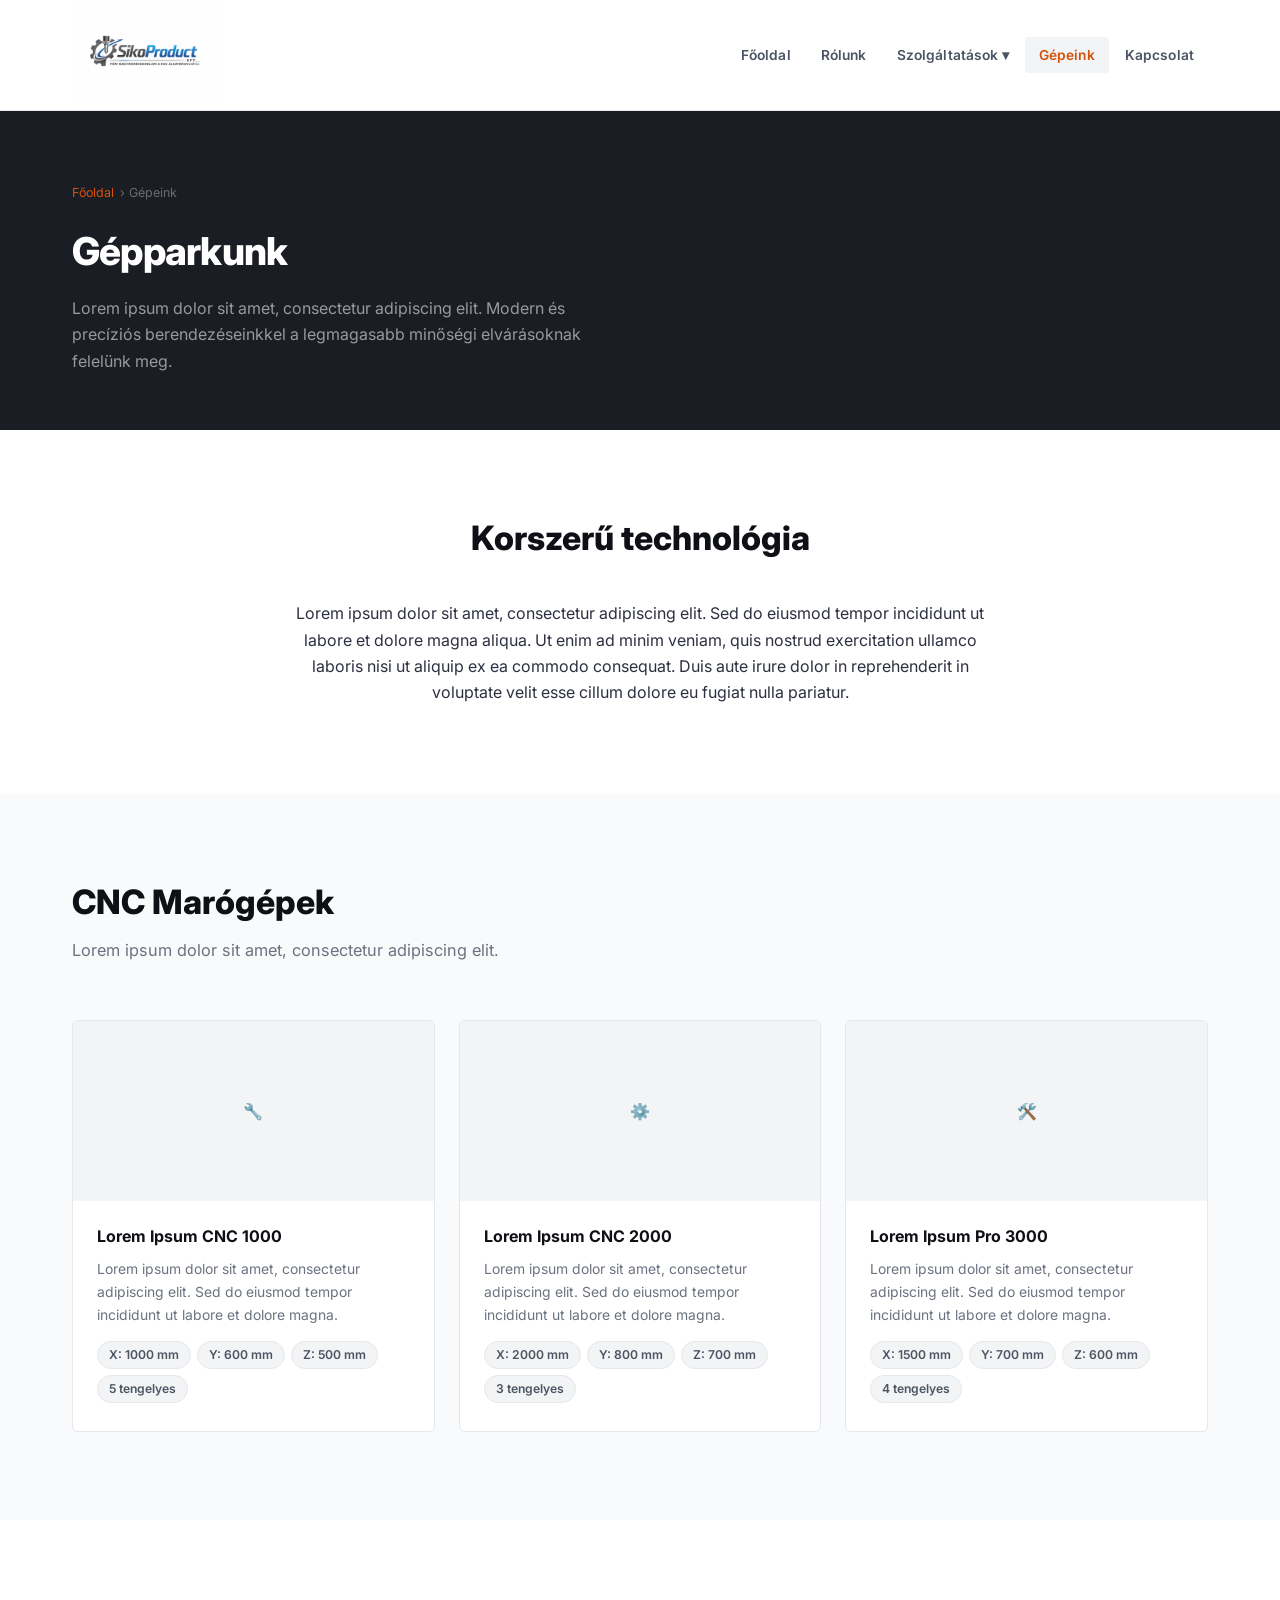
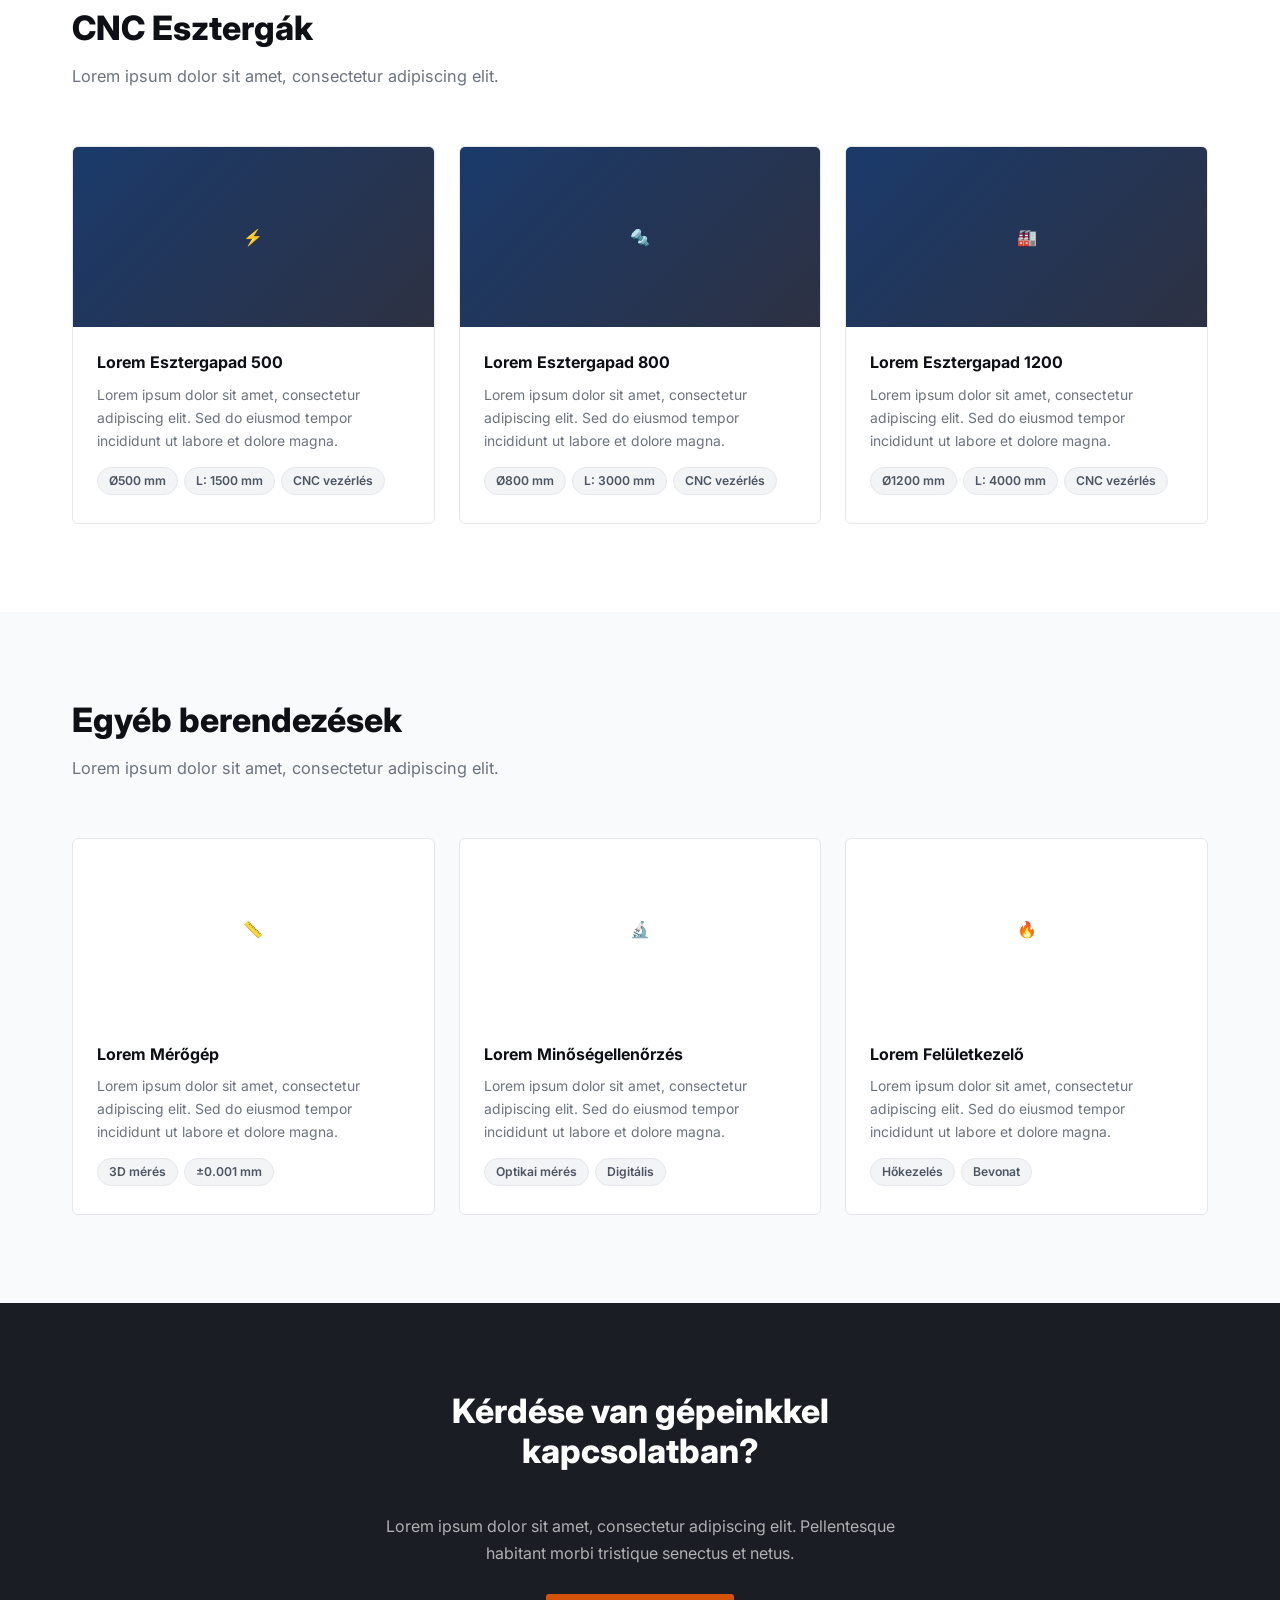
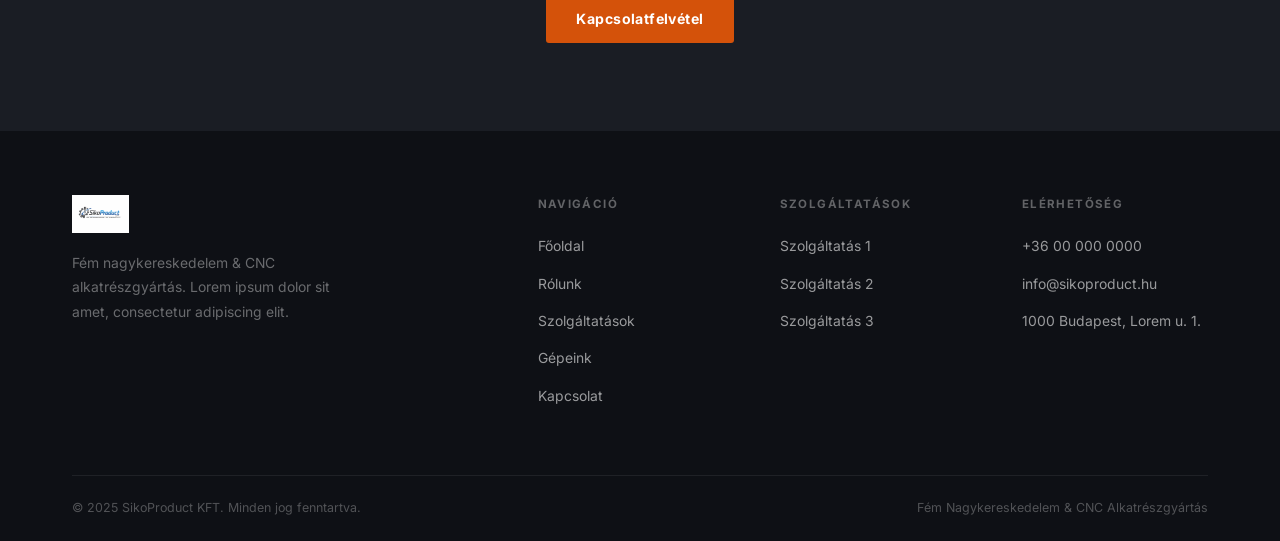
==== gepeink.html @ 1811e75b "Initial commit – SikoProduct KFT website" ====
<!DOCTYPE html>
<html lang="hu">
<head>
  <meta charset="UTF-8">
  <meta name="viewport" content="width=device-width, initial-scale=1.0">
  <title>Gépeink – SikoProduct KFT.</title>
  <link rel="stylesheet" href="css/style.css">
</head>
<body>

  <!-- HEADER -->
  <header>
    <div class="container">
      <nav class="navbar">
        <a href="index.html" class="navbar-logo">
          <img src="images/logo.png" alt="SikoProduct KFT. logó">
        </a>
        <ul class="nav-links" id="navLinks">
          <li><a href="index.html">Főoldal</a></li>
          <li><a href="rolunk.html">Rólunk</a></li>
          <li>
            <a href="szolgaltatasok.html">Szolgáltatások ▾</a>
            <ul class="dropdown-menu">
              <li><a href="szolgaltatas-1.html">Szolgáltatás 1</a></li>
              <li><a href="szolgaltatas-2.html">Szolgáltatás 2</a></li>
              <li><a href="szolgaltatas-3.html">Szolgáltatás 3</a></li>
            </ul>
          </li>
          <li class="active"><a href="gepeink.html">Gépeink</a></li>
          <li><a href="kapcsolat.html">Kapcsolat</a></li>
        </ul>
        <div class="hamburger" id="hamburger" onclick="toggleMenu()">
          <span></span><span></span><span></span>
        </div>
      </nav>
    </div>
  </header>

  <!-- PAGE HERO -->
  <section class="page-hero">
    <div class="container">
      <div class="breadcrumb"><a href="index.html">Főoldal</a> › Gépeink</div>
      <h1>Gépparkunk</h1>
      <p>Lorem ipsum dolor sit amet, consectetur adipiscing elit. Modern és precíziós berendezéseinkkel a legmagasabb minőségi elvárásoknak felelünk meg.</p>
    </div>
  </section>

  <!-- INTRO -->
  <section class="section">
    <div class="container" style="max-width:760px; text-align:center;">
      <h2 class="section-title">Korszerű technológia</h2>
      <div class="divider"></div>
      <br>
      <p style="color:var(--text-muted);">Lorem ipsum dolor sit amet, consectetur adipiscing elit. Sed do eiusmod tempor incididunt ut labore et dolore magna aliqua. Ut enim ad minim veniam, quis nostrud exercitation ullamco laboris nisi ut aliquip ex ea commodo consequat. Duis aute irure dolor in reprehenderit in voluptate velit esse cillum dolore eu fugiat nulla pariatur.</p>
    </div>
  </section>

  <!-- MACHINES CATEGORY 1 -->
  <section class="section section-alt">
    <div class="container">
      <h2 class="section-title">CNC Marógépek</h2>
      <div class="divider"></div>
      <p class="section-subtitle">Lorem ipsum dolor sit amet, consectetur adipiscing elit.</p>

      <div class="machines-grid">
        <div class="machine-card">
          <div class="machine-img">🔧</div>
          <div class="machine-info">
            <h3>Lorem Ipsum CNC 1000</h3>
            <p>Lorem ipsum dolor sit amet, consectetur adipiscing elit. Sed do eiusmod tempor incididunt ut labore et dolore magna.</p>
            <div class="machine-spec">
              <span class="spec-tag">X: 1000 mm</span>
              <span class="spec-tag">Y: 600 mm</span>
              <span class="spec-tag">Z: 500 mm</span>
              <span class="spec-tag">5 tengelyes</span>
            </div>
          </div>
        </div>
        <div class="machine-card">
          <div class="machine-img">⚙️</div>
          <div class="machine-info">
            <h3>Lorem Ipsum CNC 2000</h3>
            <p>Lorem ipsum dolor sit amet, consectetur adipiscing elit. Sed do eiusmod tempor incididunt ut labore et dolore magna.</p>
            <div class="machine-spec">
              <span class="spec-tag">X: 2000 mm</span>
              <span class="spec-tag">Y: 800 mm</span>
              <span class="spec-tag">Z: 700 mm</span>
              <span class="spec-tag">3 tengelyes</span>
            </div>
          </div>
        </div>
        <div class="machine-card">
          <div class="machine-img">🛠️</div>
          <div class="machine-info">
            <h3>Lorem Ipsum Pro 3000</h3>
            <p>Lorem ipsum dolor sit amet, consectetur adipiscing elit. Sed do eiusmod tempor incididunt ut labore et dolore magna.</p>
            <div class="machine-spec">
              <span class="spec-tag">X: 1500 mm</span>
              <span class="spec-tag">Y: 700 mm</span>
              <span class="spec-tag">Z: 600 mm</span>
              <span class="spec-tag">4 tengelyes</span>
            </div>
          </div>
        </div>
      </div>
    </div>
  </section>

  <!-- MACHINES CATEGORY 2 -->
  <section class="section">
    <div class="container">
      <h2 class="section-title">CNC Esztergák</h2>
      <div class="divider"></div>
      <p class="section-subtitle">Lorem ipsum dolor sit amet, consectetur adipiscing elit.</p>

      <div class="machines-grid">
        <div class="machine-card">
          <div class="machine-img" style="background:linear-gradient(135deg,#1a3a6b,#2d3142);">⚡</div>
          <div class="machine-info">
            <h3>Lorem Esztergapad 500</h3>
            <p>Lorem ipsum dolor sit amet, consectetur adipiscing elit. Sed do eiusmod tempor incididunt ut labore et dolore magna.</p>
            <div class="machine-spec">
              <span class="spec-tag">Ø500 mm</span>
              <span class="spec-tag">L: 1500 mm</span>
              <span class="spec-tag">CNC vezérlés</span>
            </div>
          </div>
        </div>
        <div class="machine-card">
          <div class="machine-img" style="background:linear-gradient(135deg,#1a3a6b,#2d3142);">🔩</div>
          <div class="machine-info">
            <h3>Lorem Esztergapad 800</h3>
            <p>Lorem ipsum dolor sit amet, consectetur adipiscing elit. Sed do eiusmod tempor incididunt ut labore et dolore magna.</p>
            <div class="machine-spec">
              <span class="spec-tag">Ø800 mm</span>
              <span class="spec-tag">L: 3000 mm</span>
              <span class="spec-tag">CNC vezérlés</span>
            </div>
          </div>
        </div>
        <div class="machine-card">
          <div class="machine-img" style="background:linear-gradient(135deg,#1a3a6b,#2d3142);">🏭</div>
          <div class="machine-info">
            <h3>Lorem Esztergapad 1200</h3>
            <p>Lorem ipsum dolor sit amet, consectetur adipiscing elit. Sed do eiusmod tempor incididunt ut labore et dolore magna.</p>
            <div class="machine-spec">
              <span class="spec-tag">Ø1200 mm</span>
              <span class="spec-tag">L: 4000 mm</span>
              <span class="spec-tag">CNC vezérlés</span>
            </div>
          </div>
        </div>
      </div>
    </div>
  </section>

  <!-- MACHINES CATEGORY 3 -->
  <section class="section section-alt">
    <div class="container">
      <h2 class="section-title">Egyéb berendezések</h2>
      <div class="divider"></div>
      <p class="section-subtitle">Lorem ipsum dolor sit amet, consectetur adipiscing elit.</p>

      <div class="machines-grid">
        <div class="machine-card">
          <div class="machine-img" style="background:linear-gradient(135deg,#2d3142,var(--steel));">📏</div>
          <div class="machine-info">
            <h3>Lorem Mérőgép</h3>
            <p>Lorem ipsum dolor sit amet, consectetur adipiscing elit. Sed do eiusmod tempor incididunt ut labore et dolore magna.</p>
            <div class="machine-spec">
              <span class="spec-tag">3D mérés</span>
              <span class="spec-tag">±0.001 mm</span>
            </div>
          </div>
        </div>
        <div class="machine-card">
          <div class="machine-img" style="background:linear-gradient(135deg,#2d3142,var(--steel));">🔬</div>
          <div class="machine-info">
            <h3>Lorem Minőségellenőrzés</h3>
            <p>Lorem ipsum dolor sit amet, consectetur adipiscing elit. Sed do eiusmod tempor incididunt ut labore et dolore magna.</p>
            <div class="machine-spec">
              <span class="spec-tag">Optikai mérés</span>
              <span class="spec-tag">Digitális</span>
            </div>
          </div>
        </div>
        <div class="machine-card">
          <div class="machine-img" style="background:linear-gradient(135deg,#2d3142,var(--steel));">🔥</div>
          <div class="machine-info">
            <h3>Lorem Felületkezelő</h3>
            <p>Lorem ipsum dolor sit amet, consectetur adipiscing elit. Sed do eiusmod tempor incididunt ut labore et dolore magna.</p>
            <div class="machine-spec">
              <span class="spec-tag">Hőkezelés</span>
              <span class="spec-tag">Bevonat</span>
            </div>
          </div>
        </div>
      </div>
    </div>
  </section>

  <!-- CTA -->
  <section class="section section-dark" style="text-align:center;">
    <div class="container" style="max-width:600px;">
      <h2 class="section-title">Kérdése van gépeinkkel kapcsolatban?</h2>
      <div class="divider"></div>
      <br>
      <p style="color:rgba(255,255,255,0.65); margin-bottom:28px;">Lorem ipsum dolor sit amet, consectetur adipiscing elit. Pellentesque habitant morbi tristique senectus et netus.</p>
      <a href="kapcsolat.html" class="btn btn-primary">Kapcsolatfelvétel</a>
    </div>
  </section>

  <!-- FOOTER -->
  <footer>
    <div class="container">
      <div class="footer-grid">
        <div class="footer-brand">
          <img src="images/logo.png" alt="SikoProduct KFT.">
          <p>Fém nagykereskedelem & CNC alkatrészgyártás. Lorem ipsum dolor sit amet, consectetur adipiscing elit.</p>
        </div>
        <div class="footer-col">
          <h4>Navigáció</h4>
          <ul>
            <li><a href="index.html">Főoldal</a></li>
            <li><a href="rolunk.html">Rólunk</a></li>
            <li><a href="szolgaltatasok.html">Szolgáltatások</a></li>
            <li><a href="gepeink.html">Gépeink</a></li>
            <li><a href="kapcsolat.html">Kapcsolat</a></li>
          </ul>
        </div>
        <div class="footer-col">
          <h4>Szolgáltatások</h4>
          <ul>
            <li><a href="szolgaltatas-1.html">Szolgáltatás 1</a></li>
            <li><a href="szolgaltatas-2.html">Szolgáltatás 2</a></li>
            <li><a href="szolgaltatas-3.html">Szolgáltatás 3</a></li>
          </ul>
        </div>
        <div class="footer-col">
          <h4>Elérhetőség</h4>
          <ul>
            <li><a href="tel:+36000000000">+36 00 000 0000</a></li>
            <li><a href="mailto:info@sikoproduct.hu">info@sikoproduct.hu</a></li>
            <li><a href="#">1000 Budapest, Lorem u. 1.</a></li>
          </ul>
        </div>
      </div>
      <div class="footer-bottom">
        <span>© 2025 SikoProduct KFT. Minden jog fenntartva.</span>
        <span>Fém Nagykereskedelem & CNC Alkatrészgyártás</span>
      </div>
    </div>
  </footer>

  <script>
    function toggleMenu() {
      document.getElementById('navLinks').classList.toggle('open');
    }
  </script>
</body>
</html>
---- css/style.css ----
/* =============================================
   SikoProduct KFT. – Stíluslap
   ============================================= */

@import url('https://fonts.googleapis.com/css2?family=Inter:wght@300;400;500;600;700;800&display=swap');

:root {
  --black:      #0e1015;
  --charcoal:   #1a1d24;
  --grey-800:   #2d3040;
  --grey-600:   #4b5563;
  --grey-500:   #6b7280;
  --grey-300:   #d1d5db;
  --grey-200:   #e5e7eb;
  --grey-100:   #f3f4f6;
  --grey-50:    #f9fafb;
  --white:      #ffffff;
  --accent:     #d4520a;
  --accent-light: #f07030;
  --radius:     3px;
  --radius-md:  6px;
  --radius-lg:  10px;
  --transition: 0.2s ease;
  --shadow-sm:  0 1px 4px rgba(0,0,0,0.08);
  --shadow:     0 2px 16px rgba(0,0,0,0.10);
  --shadow-lg:  0 8px 40px rgba(0,0,0,0.14);
}

/* ---------- Reset ---------- */
*, *::before, *::after { box-sizing: border-box; margin: 0; padding: 0; }
html {
  scroll-behavior: smooth;
  font-size: 16px;
  overflow-y: scroll;
  scroll-padding-top: 110px;
}
body {
  font-family: 'Inter', -apple-system, BlinkMacSystemFont, 'Segoe UI', sans-serif;
  color: var(--grey-800);
  background: var(--white);
  line-height: 1.65;
  -webkit-font-smoothing: antialiased;
}
img  { max-width: 100%; height: auto; display: block; }
a    { text-decoration: none; color: inherit; }
ul   { list-style: none; }

/* ---------- Utility ---------- */
.container  { max-width: 1200px; margin: 0 auto; padding: 0 32px; }
.section    { padding: 88px 0; }
.section-alt  { background: var(--grey-50); }
.section-dark { background: var(--charcoal); }

.section-label {
  display: inline-block;
  font-size: 0.72rem;
  font-weight: 700;
  letter-spacing: 0.14em;
  text-transform: uppercase;
  color: var(--accent);
  margin-bottom: 14px;
}
.section-title {
  font-size: 2.1rem;
  font-weight: 800;
  color: var(--black);
  line-height: 1.18;
  margin-bottom: 16px;
}
.section-dark .section-title { color: var(--white); }
.section-subtitle {
  font-size: 1.02rem;
  color: var(--grey-500);
  max-width: 600px;
  margin-bottom: 56px;
}
.section-dark .section-subtitle { color: rgba(255,255,255,0.5); }

.centered { text-align: center; }
.centered .section-subtitle { margin-left: auto; margin-right: auto; }

.accent-line {
  display: block;
  width: 40px;
  height: 3px;
  background: var(--accent);
  margin-bottom: 20px;
}
.centered .accent-line { margin-left: auto; margin-right: auto; }

.btn {
  display: inline-block;
  padding: 13px 30px;
  border-radius: var(--radius);
  font-size: 0.88rem;
  font-weight: 700;
  cursor: pointer;
  border: none;
  transition: var(--transition);
  letter-spacing: 0.03em;
}
.btn-primary {
  background: var(--accent);
  color: var(--white);
}
.btn-primary:hover {
  background: var(--accent-light);
  transform: translateY(-1px);
}
.btn-dark {
  background: var(--charcoal);
  color: var(--white);
}
.btn-dark:hover {
  background: var(--black);
  transform: translateY(-1px);
}
.btn-outline {
  border: 2px solid rgba(255,255,255,0.5);
  color: var(--white);
  background: transparent;
}
.btn-outline:hover {
  border-color: var(--white);
  background: rgba(255,255,255,0.08);
}
.btn-outline-dark {
  border: 2px solid var(--grey-200);
  color: var(--grey-800);
  background: transparent;
}
.btn-outline-dark:hover {
  border-color: var(--grey-800);
  background: var(--grey-50);
}

/* ---------- NAVBAR ---------- */
header {
  position: sticky; top: 0; z-index: 1000;
  background: #ffffff;
  border-bottom: 1px solid var(--grey-200);
}
.navbar {
  display: flex;
  align-items: center;
  justify-content: space-between;
  height: 110px;
}
.navbar-logo img { height: 100px; width: auto; }

.nav-links {
  display: flex;
  align-items: center;
  gap: 2px;
}
.nav-links > li { position: relative; }
.nav-links > li > a {
  display: block;
  padding: 7px 14px;
  font-size: 0.86rem;
  font-weight: 600;
  color: var(--grey-600);
  border-radius: var(--radius);
  transition: var(--transition);
  letter-spacing: 0.01em;
}
.nav-links > li > a:hover,
.nav-links > li.active > a {
  color: var(--black);
  background: var(--grey-100);
}
.nav-links > li.active > a { color: var(--accent); }

/* Dropdown */
.dropdown-menu {
  position: absolute;
  top: calc(100% + 10px);
  left: 0;
  background: var(--white);
  min-width: 200px;
  border-radius: var(--radius-md);
  box-shadow: var(--shadow-lg);
  border: 1px solid var(--grey-200);
  padding: 6px 0;
  opacity: 0;
  visibility: hidden;
  transform: translateY(-6px);
  transition: var(--transition);
  z-index: 100;
}
.nav-links > li:hover .dropdown-menu {
  opacity: 1; visibility: visible; transform: translateY(0);
}
.dropdown-menu li a {
  display: block;
  padding: 9px 18px;
  font-size: 0.86rem;
  font-weight: 500;
  color: var(--grey-600);
  transition: var(--transition);
}
.dropdown-menu li a:hover { background: var(--grey-50); color: var(--black); }

/* Hamburger */
.hamburger { display: none; flex-direction: column; gap: 5px; cursor: pointer; padding: 6px; }
.hamburger span { display: block; width: 24px; height: 2px; background: var(--charcoal); border-radius: 1px; transition: var(--transition); }

/* ---------- HERO ---------- */
.hero {
  position: relative;
  min-height: 580px;
  display: flex;
  align-items: center;
  background: var(--charcoal);
  overflow: hidden;
}
/* subtle grid overlay */
.hero::before {
  content: '';
  position: absolute; inset: 0;
  background-image:
    linear-gradient(rgba(255,255,255,0.025) 1px, transparent 1px),
    linear-gradient(90deg, rgba(255,255,255,0.025) 1px, transparent 1px);
  background-size: 48px 48px;
}
/* diagonal clip into white */
.hero::after {
  content: '';
  position: absolute;
  bottom: -1px; left: 0; right: 0;
  height: 72px;
  background: var(--white);
  clip-path: polygon(0 100%, 100% 0, 100% 100%);
}
.hero-content {
  position: relative;
  max-width: 700px;
  padding: 48px 0 100px;
}
.hero-eyebrow {
  display: inline-flex;
  align-items: center;
  gap: 10px;
  font-size: 0.75rem;
  font-weight: 700;
  letter-spacing: 0.14em;
  text-transform: uppercase;
  color: var(--accent);
  margin-bottom: 24px;
}
.hero-eyebrow::before {
  content: '';
  display: block;
  width: 28px;
  height: 2px;
  background: var(--accent);
}
.hero-content h1 {
  font-size: 3.2rem;
  font-weight: 800;
  color: var(--white);
  line-height: 1.12;
  margin-bottom: 24px;
  letter-spacing: -0.02em;
}
.hero-content h1 em {
  font-style: normal;
  color: var(--accent);
}
.hero-content p {
  font-size: 1.05rem;
  color: rgba(255,255,255,0.6);
  margin-bottom: 40px;
  max-width: 520px;
  line-height: 1.7;
}
.hero-actions { display: flex; gap: 14px; flex-wrap: wrap; align-items: center; }

/* ---------- STATS BAR ---------- */
.stats-bar {
  background: var(--white);
  border-bottom: 1px solid var(--grey-200);
  padding: 0;
}
.stats-grid {
  display: grid;
  grid-template-columns: repeat(4, 1fr);
}
.stat-item {
  padding: 40px 24px;
  text-align: center;
  border-right: 1px solid var(--grey-200);
}
.stat-item:last-child { border-right: none; }
.stat-item .num {
  font-size: 2.6rem;
  font-weight: 800;
  color: var(--black);
  line-height: 1;
  letter-spacing: -0.03em;
}
.stat-item .num span { color: var(--accent); }
.stat-item .label {
  font-size: 0.8rem;
  font-weight: 500;
  color: var(--grey-500);
  margin-top: 6px;
  letter-spacing: 0.02em;
}

/* ---------- CARDS ---------- */
.cards-grid {
  display: grid;
  grid-template-columns: repeat(auto-fit, minmax(300px, 1fr));
  gap: 24px;
}
.card {
  background: var(--white);
  border-radius: var(--radius-md);
  padding: 36px 32px;
  border: 1px solid var(--grey-200);
  transition: var(--transition);
  position: relative;
  overflow: hidden;
}
.card::before {
  content: '';
  position: absolute;
  top: 0; left: 0; right: 0;
  height: 3px;
  background: var(--grey-200);
  transition: var(--transition);
}
.card:hover { box-shadow: var(--shadow-lg); transform: translateY(-3px); }
.card:hover::before { background: var(--accent); }

.card-icon {
  width: 52px; height: 52px;
  border-radius: var(--radius-md);
  background: var(--grey-100);
  display: flex; align-items: center; justify-content: center;
  margin-bottom: 22px;
  color: var(--accent);
  transition: var(--transition);
}
.card:hover .card-icon { background: var(--accent); color: var(--white); }
.card-icon svg { width: 24px; height: 24px; }
.card h3 { font-size: 1.08rem; font-weight: 700; margin-bottom: 10px; color: var(--black); }
.card p  { font-size: 0.9rem; color: var(--grey-500); line-height: 1.75; }
.card-link {
  display: inline-flex; align-items: center; gap: 6px;
  margin-top: 20px;
  font-size: 0.84rem; font-weight: 700;
  color: var(--accent);
  letter-spacing: 0.02em;
  transition: var(--transition);
}
.card-link:hover { gap: 10px; }
.card-link::after { content: '→'; }

/* ---------- ABOUT STRIP ---------- */
.about-strip {
  display: grid;
  grid-template-columns: 1fr 1fr;
  gap: 72px;
  align-items: center;
}
.about-strip .text-block h2 {
  font-size: 2rem;
  font-weight: 800;
  margin-bottom: 20px;
  color: var(--black);
  line-height: 1.18;
}
.about-strip .text-block p {
  color: var(--grey-500);
  margin-bottom: 14px;
  line-height: 1.75;
  font-size: 0.97rem;
}
.about-img {
  border-radius: var(--radius-lg);
  overflow: hidden;
  min-height: 360px;
  position: relative;
  background: var(--grey-100);
  display: flex; align-items: center; justify-content: center;
}
/* Diagonal stripe pattern – CSS only */
.about-img-inner {
  position: absolute; inset: 0;
  background-image: repeating-linear-gradient(
    -45deg,
    var(--grey-200) 0px,
    var(--grey-200) 1px,
    transparent 1px,
    transparent 22px
  );
}
.about-img-label {
  position: relative;
  z-index: 1;
  background: var(--charcoal);
  color: var(--white);
  font-size: 0.78rem;
  font-weight: 700;
  letter-spacing: 0.1em;
  text-transform: uppercase;
  padding: 10px 20px;
  border-radius: var(--radius);
}

/* ---------- CHECK LIST ---------- */
.check-list {
  margin-top: 24px;
  display: flex;
  flex-direction: column;
  gap: 12px;
}
.check-list li {
  display: flex;
  align-items: flex-start;
  gap: 12px;
  font-size: 0.9rem;
  color: var(--grey-600);
}
.check-list li .check-icon {
  flex-shrink: 0;
  width: 20px; height: 20px;
  border-radius: 50%;
  background: var(--accent);
  display: flex; align-items: center; justify-content: center;
  margin-top: 1px;
}
.check-list li .check-icon svg {
  width: 11px; height: 11px;
  stroke: white;
  stroke-width: 2.5;
  stroke-linecap: round;
  stroke-linejoin: round;
  fill: none;
}

/* ---------- DARK CARDS (machines) ---------- */
.dark-cards-grid {
  display: grid;
  grid-template-columns: repeat(auto-fit, minmax(300px, 1fr));
  gap: 1px;
  background: rgba(255,255,255,0.08);
  border-radius: var(--radius-md);
  overflow: hidden;
}
.dark-card {
  background: var(--charcoal);
  padding: 36px 32px;
  transition: var(--transition);
}
.dark-card:hover { background: var(--grey-800); }
.dark-card-icon {
  width: 48px; height: 48px;
  border-radius: var(--radius-md);
  border: 1px solid rgba(255,255,255,0.1);
  display: flex; align-items: center; justify-content: center;
  color: var(--accent);
  margin-bottom: 20px;
}
.dark-card-icon svg { width: 22px; height: 22px; }
.dark-card h3 { font-size: 1.05rem; font-weight: 700; color: var(--white); margin-bottom: 10px; }
.dark-card p  { font-size: 0.88rem; color: rgba(255,255,255,0.45); line-height: 1.75; }

/* ---------- CTA BAND ---------- */
.cta-band {
  background: var(--accent);
  padding: 72px 0;
}
.cta-band .section-title { color: var(--white); }
.cta-band .section-subtitle { color: rgba(255,255,255,0.75); margin-left: auto; margin-right: auto; }
.cta-band .btn-dark { background: var(--black); }
.cta-band .btn-dark:hover { background: var(--charcoal); }

/* ---------- FOOTER ---------- */
footer {
  background: var(--black);
  color: rgba(255,255,255,0.7);
  padding: 64px 0 0;
}
.footer-grid {
  display: grid;
  grid-template-columns: 2.2fr 1fr 1fr 1fr;
  gap: 56px;
  padding-bottom: 56px;
  border-bottom: 1px solid rgba(255,255,255,0.07);
}
.footer-brand img  { height: 38px; margin-bottom: 18px; }
.footer-brand p    { font-size: 0.87rem; color: rgba(255,255,255,0.38); line-height: 1.75; max-width: 260px; }
.footer-col h4 {
  font-size: 0.72rem;
  font-weight: 700;
  text-transform: uppercase;
  letter-spacing: 0.12em;
  color: rgba(255,255,255,0.35);
  margin-bottom: 18px;
}
.footer-col ul li { margin-bottom: 11px; }
.footer-col ul li a {
  font-size: 0.87rem;
  color: rgba(255,255,255,0.58);
  transition: var(--transition);
}
.footer-col ul li a:hover { color: var(--white); }
.footer-bottom {
  padding: 22px 0;
  display: flex;
  justify-content: space-between;
  align-items: center;
  font-size: 0.78rem;
  color: rgba(255,255,255,0.28);
}

/* ---------- PAGE HERO ---------- */
.page-hero {
  background: var(--charcoal);
  padding: 72px 0 56px;
  color: var(--white);
}
.page-hero h1 { font-size: 2.4rem; font-weight: 800; margin-bottom: 12px; letter-spacing: -0.02em; }
.page-hero p  { font-size: 1rem; color: rgba(255,255,255,0.55); max-width: 560px; }
.breadcrumb {
  font-size: 0.78rem;
  color: rgba(255,255,255,0.35);
  margin-bottom: 16px;
  display: flex;
  align-items: center;
  gap: 6px;
}
.breadcrumb a { color: var(--accent); }
.breadcrumb a:hover { text-decoration: underline; }
.breadcrumb-sep { color: rgba(255,255,255,0.2); }

/* ---------- MACHINES GRID ---------- */
.machines-grid {
  display: grid;
  grid-template-columns: repeat(auto-fit, minmax(300px, 1fr));
  gap: 24px;
}
.machine-card {
  border-radius: var(--radius-md);
  overflow: hidden;
  border: 1px solid var(--grey-200);
  transition: var(--transition);
  background: var(--white);
}
.machine-card:hover { box-shadow: var(--shadow-lg); transform: translateY(-3px); }
.machine-img {
  height: 180px;
  background: var(--grey-100);
  display: flex; align-items: center; justify-content: center;
  position: relative;
  overflow: hidden;
}
.machine-img-inner {
  position: absolute; inset: 0;
  background-image: repeating-linear-gradient(
    -45deg,
    var(--grey-200) 0px,
    var(--grey-200) 1px,
    transparent 1px,
    transparent 18px
  );
}
.machine-img-icon {
  position: relative; z-index: 1;
  width: 56px; height: 56px;
  background: var(--white);
  border-radius: var(--radius-lg);
  display: flex; align-items: center; justify-content: center;
  color: var(--accent);
  box-shadow: var(--shadow);
}
.machine-img-icon svg { width: 26px; height: 26px; }
.machine-info { padding: 22px 24px 28px; }
.machine-info h3 { font-size: 1rem; font-weight: 700; margin-bottom: 8px; color: var(--black); }
.machine-info p  { font-size: 0.87rem; color: var(--grey-500); margin-bottom: 14px; }
.machine-spec  { display: flex; flex-wrap: wrap; gap: 6px; }
.spec-tag {
  background: var(--grey-100);
  border: 1px solid var(--grey-200);
  border-radius: 20px;
  padding: 3px 11px;
  font-size: 0.76rem;
  color: var(--grey-600);
  font-weight: 600;
}

/* ---------- CONTACT ---------- */
.contact-grid {
  display: grid;
  grid-template-columns: 1fr 1.5fr;
  gap: 56px;
  align-items: start;
}
.contact-info h2 { font-size: 1.6rem; font-weight: 800; margin-bottom: 8px; color: var(--black); }
.contact-info > p { font-size: 0.92rem; color: var(--grey-500); margin-bottom: 36px; }
.contact-item {
  display: flex; gap: 16px; align-items: flex-start;
  margin-bottom: 24px;
}
.contact-item-icon {
  width: 42px; height: 42px; flex-shrink: 0;
  border-radius: var(--radius-md);
  background: var(--grey-100);
  border: 1px solid var(--grey-200);
  display: flex; align-items: center; justify-content: center;
  color: var(--accent);
}
.contact-item-icon svg { width: 18px; height: 18px; }
.contact-item-text strong {
  display: block;
  font-size: 0.76rem;
  color: var(--grey-500);
  margin-bottom: 3px;
  font-weight: 700;
  text-transform: uppercase;
  letter-spacing: 0.06em;
}
.contact-item-text span { color: var(--grey-800); font-size: 0.93rem; font-weight: 500; }
.contact-form {
  background: var(--white);
  border-radius: var(--radius-lg);
  box-shadow: var(--shadow-lg);
  padding: 40px;
  border: 1px solid var(--grey-200);
}
.form-group { margin-bottom: 18px; }
.form-row    { display: grid; grid-template-columns: 1fr 1fr; gap: 18px; }
label { display: block; font-size: 0.8rem; font-weight: 700; color: var(--grey-800); margin-bottom: 6px; }
input, textarea, select {
  width: 100%;
  padding: 10px 14px;
  border: 1.5px solid var(--grey-200);
  border-radius: var(--radius);
  font-size: 0.9rem;
  font-family: inherit;
  color: var(--grey-800);
  background: var(--white);
  transition: var(--transition);
}
input:focus, textarea:focus, select:focus {
  outline: none;
  border-color: var(--accent);
  box-shadow: 0 0 0 3px rgba(212,82,10,0.08);
}
textarea { resize: vertical; min-height: 120px; }

/* ---------- VALUES / ROLUNK ---------- */
.values-grid {
  display: grid;
  grid-template-columns: repeat(auto-fit, minmax(220px, 1fr));
  gap: 20px;
}
.value-card {
  padding: 32px 24px;
  border-radius: var(--radius-md);
  border: 1px solid var(--grey-200);
  background: var(--white);
  transition: var(--transition);
}
.value-card:hover { border-color: var(--accent); transform: translateY(-2px); box-shadow: var(--shadow); }
.value-icon {
  width: 44px; height: 44px;
  background: var(--grey-100);
  border-radius: var(--radius-md);
  display: flex; align-items: center; justify-content: center;
  color: var(--accent);
  margin-bottom: 16px;
}
.value-icon svg { width: 20px; height: 20px; }
.value-card h3 { font-size: 0.97rem; font-weight: 700; color: var(--black); margin-bottom: 8px; }
.value-card p  { font-size: 0.86rem; color: var(--grey-500); line-height: 1.7; }

/* ---------- TIMELINE ---------- */
.timeline { max-width: 680px; margin: 0 auto; position: relative; padding-left: 32px; }
.timeline::before {
  content: '';
  position: absolute; left: 0; top: 6px; bottom: 0;
  width: 2px;
  background: var(--grey-200);
}
.timeline-item { position: relative; margin-bottom: 40px; }
.timeline-item::before {
  content: '';
  position: absolute;
  left: -37px; top: 5px;
  width: 12px; height: 12px;
  border-radius: 50%;
  background: var(--accent);
  border: 3px solid var(--white);
  box-shadow: 0 0 0 2px var(--accent);
}
.timeline-item .year {
  font-size: 0.72rem; font-weight: 700; color: var(--accent);
  text-transform: uppercase; letter-spacing: 0.1em; margin-bottom: 4px;
}
.timeline-item h3 { font-size: 1.02rem; font-weight: 700; color: var(--black); margin-bottom: 6px; }
.timeline-item p  { font-size: 0.9rem; color: var(--grey-500); }

/* ---------- SERVICE DETAIL ---------- */
.service-detail-grid {
  display: grid;
  grid-template-columns: 1.3fr 1fr;
  gap: 64px;
  align-items: start;
}
.feature-list { margin-top: 24px; }
.feature-list li {
  display: flex; gap: 12px; align-items: flex-start;
  padding: 11px 0;
  border-bottom: 1px solid var(--grey-200);
  font-size: 0.92rem;
  color: var(--grey-600);
}
.feature-list li:last-child { border-bottom: none; }
.feature-list li::before {
  content: '';
  display: block;
  flex-shrink: 0;
  width: 18px; height: 18px;
  background: url("data:image/svg+xml,%3Csvg xmlns='http://www.w3.org/2000/svg' viewBox='0 0 20 20' fill='%23d4520a'%3E%3Cpath fill-rule='evenodd' d='M10 18a8 8 0 100-16 8 8 0 000 16zm3.707-9.293a1 1 0 00-1.414-1.414L9 10.586 7.707 9.293a1 1 0 00-1.414 1.414l2 2a1 1 0 001.414 0l4-4z' clip-rule='evenodd'/%3E%3C/svg%3E") center/contain no-repeat;
  margin-top: 2px;
}
.info-box {
  background: var(--grey-50);
  border-radius: var(--radius-lg);
  padding: 32px;
  border: 1px solid var(--grey-200);
}
.info-box h3 { font-size: 0.97rem; font-weight: 700; margin-bottom: 18px; color: var(--black); }
.info-table { width: 100%; border-collapse: collapse; font-size: 0.86rem; }
.info-table tr { border-bottom: 1px solid var(--grey-200); }
.info-table tr:last-child { border-bottom: none; }
.info-table td { padding: 10px 0; }
.info-table td:first-child { color: var(--grey-500); width: 48%; }
.info-table td:last-child { font-weight: 700; color: var(--black); }

/* ---------- RESPONSIVE ---------- */
@media (max-width: 1024px) {
  .footer-grid { grid-template-columns: 1fr 1fr; gap: 40px; }
  .about-strip  { gap: 48px; }
  .hero-content h1 { font-size: 2.6rem; }
}

@media (max-width: 768px) {
  .hamburger { display: flex; }
  .nav-links {
    display: none;
    position: fixed;
    top: 110px; left: 0; right: 0; bottom: 0;
    background: var(--white);
    flex-direction: column;
    padding: 20px 24px;
    gap: 4px;
    overflow-y: auto;
    z-index: 999;
    border-top: 1px solid var(--grey-200);
  }
  .nav-links.open { display: flex; }
  .nav-links > li > a { font-size: 1rem; padding: 12px 14px; }
  .dropdown-menu {
    position: static; opacity: 1; visibility: visible;
    transform: none; box-shadow: none;
    border: none; border-left: 2px solid var(--grey-200);
    background: transparent;
    padding: 4px 0; margin: 4px 0 4px 16px;
    border-radius: 0;
  }

  .hero-content h1 { font-size: 2.1rem; }
  .hero::after { height: 48px; }
  .stats-grid { grid-template-columns: repeat(2, 1fr); }
  .stat-item { border-right: none; border-bottom: 1px solid var(--grey-200); }
  .stat-item:nth-child(odd) { border-right: 1px solid var(--grey-200); }
  .stat-item:last-child { border-bottom: none; }
  .about-strip { grid-template-columns: 1fr; gap: 40px; }
  .about-img { min-height: 240px; }
  .contact-grid { grid-template-columns: 1fr; }
  .service-detail-grid { grid-template-columns: 1fr; gap: 40px; }
  .footer-grid { grid-template-columns: 1fr 1fr; gap: 32px; }
  .footer-bottom { flex-direction: column; gap: 6px; text-align: center; }
  .form-row { grid-template-columns: 1fr; }
  .section { padding: 64px 0; }
  .page-hero { padding: 56px 0 44px; }
  .page-hero h1 { font-size: 1.9rem; }
  .container { padding: 0 20px; }
  .dark-cards-grid { grid-template-columns: 1fr; }
}

@media (max-width: 480px) {
  .stats-grid { grid-template-columns: 1fr 1fr; }
  .footer-grid { grid-template-columns: 1fr; }
  .hero-actions { flex-direction: column; align-items: flex-start; }
  .hero-content h1 { font-size: 1.85rem; }
  .section-title { font-size: 1.75rem; }
  .cta-band { padding: 56px 0; }
}
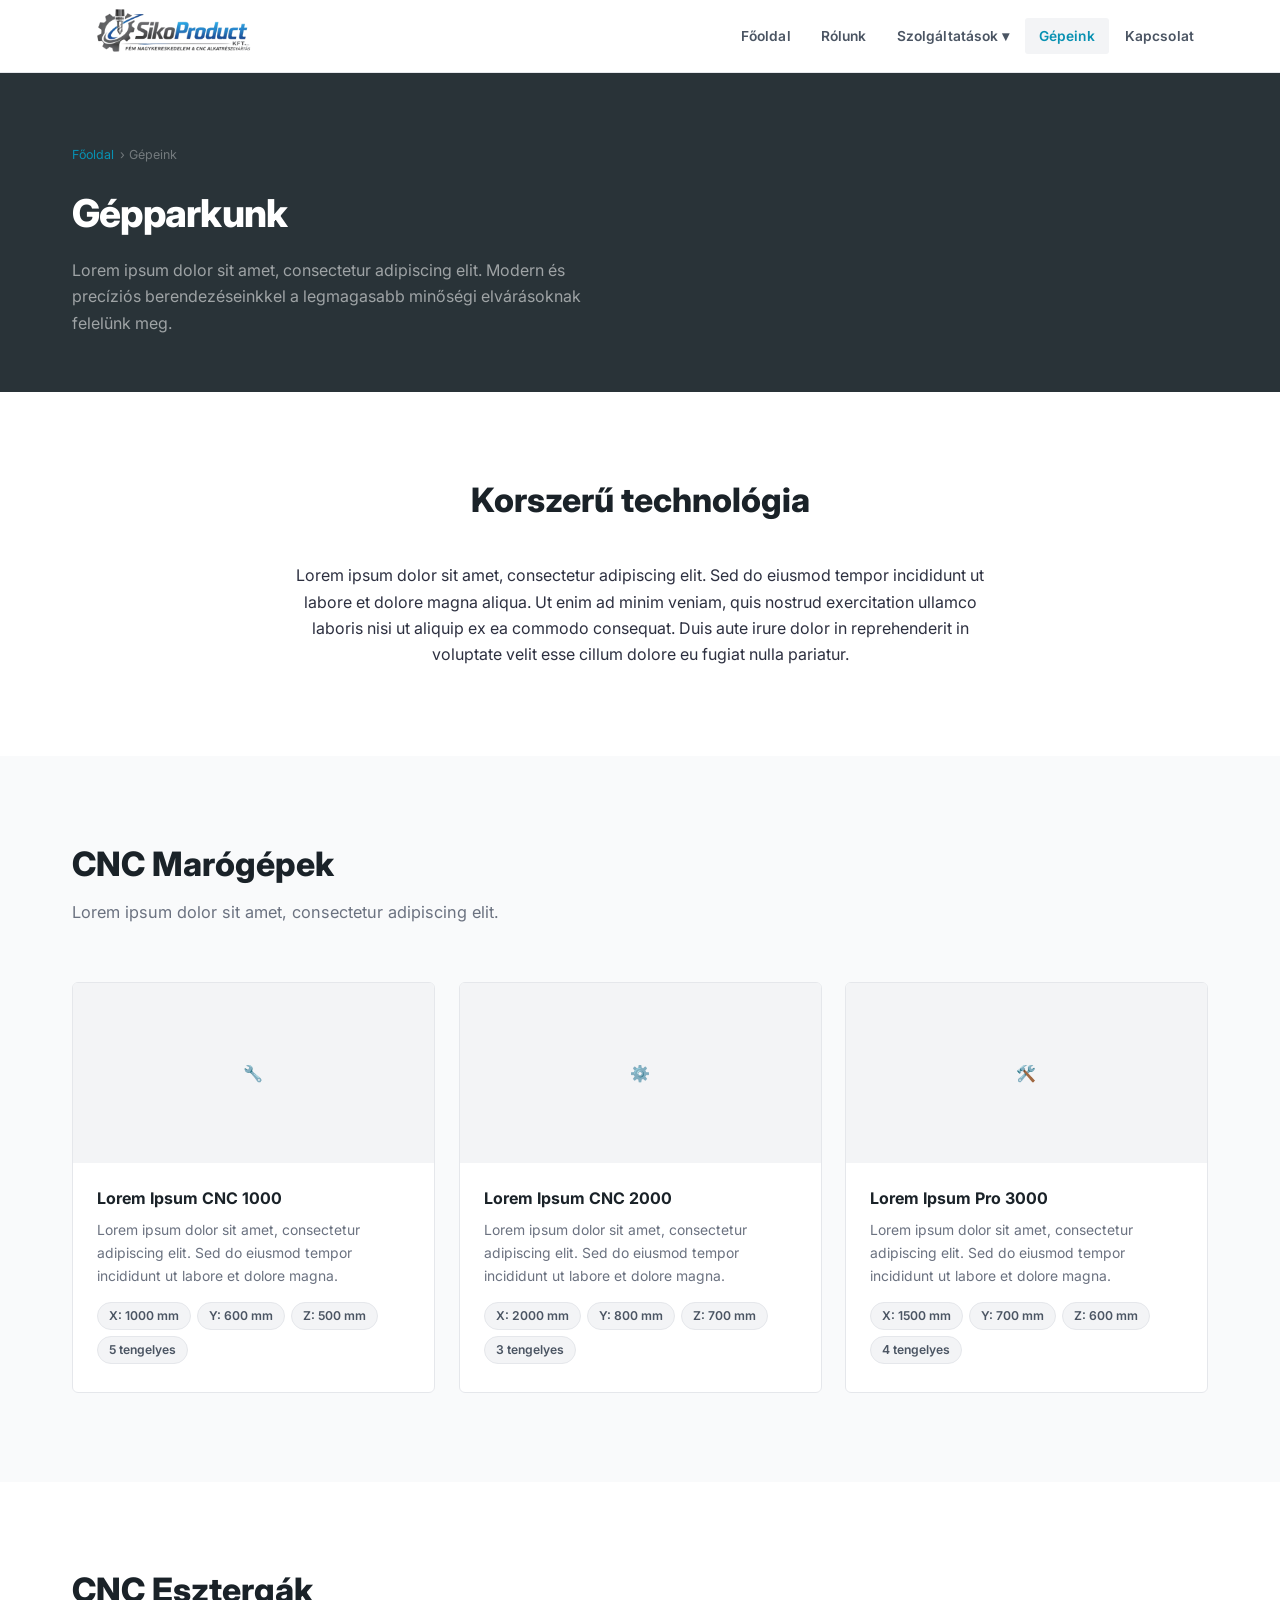
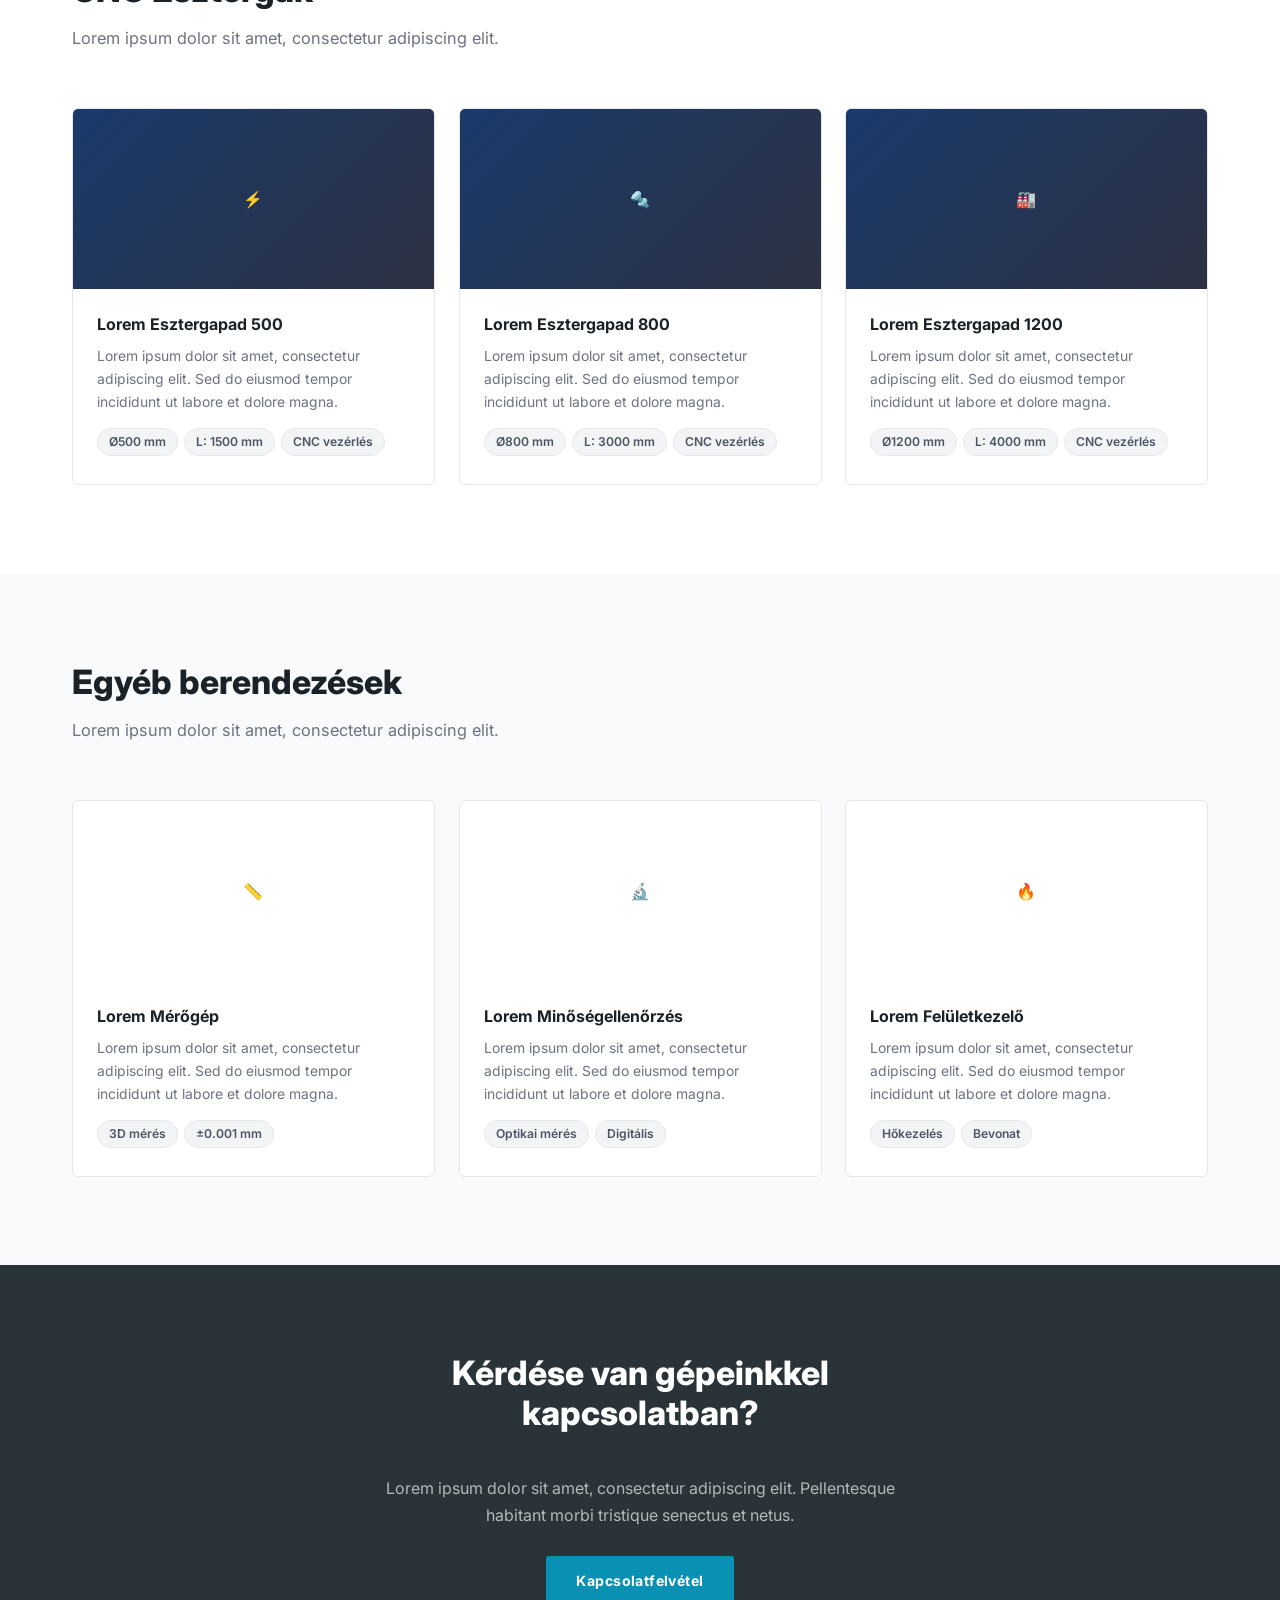
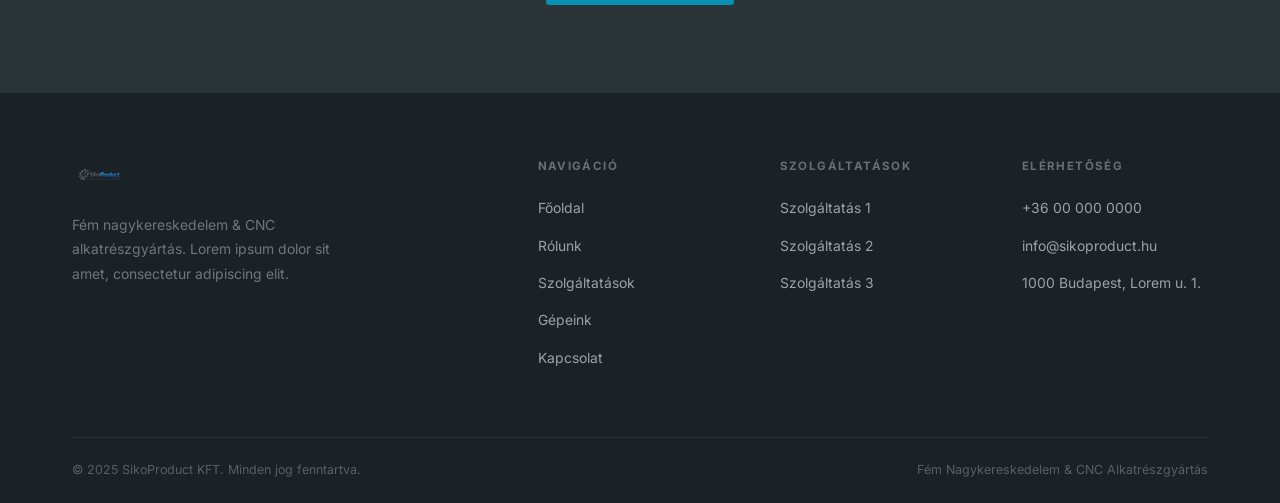
==== commit 5296df23: "szinek es animaciok" ====
--- a/gepeink.html
+++ b/gepeink.html
@@ -13,7 +13,7 @@
     <div class="container">
       <nav class="navbar">
         <a href="index.html" class="navbar-logo">
-          <img src="images/logo.png" alt="SikoProduct KFT. logó">
+          <img src="images/logo-removebg-preview.png" alt="SikoProduct KFT. logó">
         </a>
         <ul class="nav-links" id="navLinks">
           <li><a href="index.html">Főoldal</a></li>
@@ -39,9 +39,9 @@
   <!-- PAGE HERO -->
   <section class="page-hero">
     <div class="container">
-      <div class="breadcrumb"><a href="index.html">Főoldal</a> › Gépeink</div>
-      <h1>Gépparkunk</h1>
-      <p>Lorem ipsum dolor sit amet, consectetur adipiscing elit. Modern és precíziós berendezéseinkkel a legmagasabb minőségi elvárásoknak felelünk meg.</p>
+      <div class="breadcrumb anim anim-fade"><a href="index.html">Főoldal</a> › Gépeink</div>
+      <h1 class="anim anim-fade" style="--d:0.08s">Gépparkunk</h1>
+      <p class="anim anim-fade" style="--d:0.16s">Lorem ipsum dolor sit amet, consectetur adipiscing elit. Modern és precíziós berendezéseinkkel a legmagasabb minőségi elvárásoknak felelünk meg.</p>
     </div>
   </section>
 
@@ -62,8 +62,8 @@
       <div class="divider"></div>
       <p class="section-subtitle">Lorem ipsum dolor sit amet, consectetur adipiscing elit.</p>
 
-      <div class="machines-grid">
-        <div class="machine-card">
+      <div class="machines-grid" data-stagger="0.1">
+        <div class="machine-card anim anim-fade">
           <div class="machine-img">🔧</div>
           <div class="machine-info">
             <h3>Lorem Ipsum CNC 1000</h3>
@@ -76,7 +76,7 @@
             </div>
           </div>
         </div>
-        <div class="machine-card">
+        <div class="machine-card anim anim-fade">
           <div class="machine-img">⚙️</div>
           <div class="machine-info">
             <h3>Lorem Ipsum CNC 2000</h3>
@@ -89,7 +89,7 @@
             </div>
           </div>
         </div>
-        <div class="machine-card">
+        <div class="machine-card anim anim-fade">
           <div class="machine-img">🛠️</div>
           <div class="machine-info">
             <h3>Lorem Ipsum Pro 3000</h3>
@@ -113,8 +113,8 @@
       <div class="divider"></div>
       <p class="section-subtitle">Lorem ipsum dolor sit amet, consectetur adipiscing elit.</p>
 
-      <div class="machines-grid">
-        <div class="machine-card">
+      <div class="machines-grid" data-stagger="0.1">
+        <div class="machine-card anim anim-fade">
           <div class="machine-img" style="background:linear-gradient(135deg,#1a3a6b,#2d3142);">⚡</div>
           <div class="machine-info">
             <h3>Lorem Esztergapad 500</h3>
@@ -126,7 +126,7 @@
             </div>
           </div>
         </div>
-        <div class="machine-card">
+        <div class="machine-card anim anim-fade">
           <div class="machine-img" style="background:linear-gradient(135deg,#1a3a6b,#2d3142);">🔩</div>
           <div class="machine-info">
             <h3>Lorem Esztergapad 800</h3>
@@ -138,7 +138,7 @@
             </div>
           </div>
         </div>
-        <div class="machine-card">
+        <div class="machine-card anim anim-fade">
           <div class="machine-img" style="background:linear-gradient(135deg,#1a3a6b,#2d3142);">🏭</div>
           <div class="machine-info">
             <h3>Lorem Esztergapad 1200</h3>
@@ -161,8 +161,8 @@
       <div class="divider"></div>
       <p class="section-subtitle">Lorem ipsum dolor sit amet, consectetur adipiscing elit.</p>
 
-      <div class="machines-grid">
-        <div class="machine-card">
+      <div class="machines-grid" data-stagger="0.1">
+        <div class="machine-card anim anim-fade">
           <div class="machine-img" style="background:linear-gradient(135deg,#2d3142,var(--steel));">📏</div>
           <div class="machine-info">
             <h3>Lorem Mérőgép</h3>
@@ -173,7 +173,7 @@
             </div>
           </div>
         </div>
-        <div class="machine-card">
+        <div class="machine-card anim anim-fade">
           <div class="machine-img" style="background:linear-gradient(135deg,#2d3142,var(--steel));">🔬</div>
           <div class="machine-info">
             <h3>Lorem Minőségellenőrzés</h3>
@@ -184,7 +184,7 @@
             </div>
           </div>
         </div>
-        <div class="machine-card">
+        <div class="machine-card anim anim-fade">
           <div class="machine-img" style="background:linear-gradient(135deg,#2d3142,var(--steel));">🔥</div>
           <div class="machine-info">
             <h3>Lorem Felületkezelő</h3>
@@ -215,7 +215,7 @@
     <div class="container">
       <div class="footer-grid">
         <div class="footer-brand">
-          <img src="images/logo.png" alt="SikoProduct KFT.">
+          <img src="images/logo-removebg-preview.png" alt="SikoProduct KFT.">
           <p>Fém nagykereskedelem & CNC alkatrészgyártás. Lorem ipsum dolor sit amet, consectetur adipiscing elit.</p>
         </div>
         <div class="footer-col">
@@ -252,10 +252,6 @@
     </div>
   </footer>
 
-  <script>
-    function toggleMenu() {
-      document.getElementById('navLinks').classList.toggle('open');
-    }
-  </script>
+  <script src="js/main.js"></script>
 </body>
 </html>
--- a/css/style.css
+++ b/css/style.css
@@ -5,35 +5,85 @@
 @import url('https://fonts.googleapis.com/css2?family=Inter:wght@300;400;500;600;700;800&display=swap');
 
 :root {
-  --black:      #0e1015;
-  --charcoal:   #1a1d24;
-  --grey-800:   #2d3040;
-  --grey-600:   #4b5563;
-  --grey-500:   #6b7280;
-  --grey-300:   #d1d5db;
-  --grey-200:   #e5e7eb;
-  --grey-100:   #f3f4f6;
-  --grey-50:    #f9fafb;
-  --white:      #ffffff;
-  --accent:     #d4520a;
-  --accent-light: #f07030;
-  --radius:     3px;
-  --radius-md:  6px;
-  --radius-lg:  10px;
+  --black: #1a2228;
+  --charcoal: #293338;
+  --grey-800: #2d3040;
+  --grey-600: #4b5563;
+  --grey-500: #6b7280;
+  --grey-300: #d1d5db;
+  --grey-200: #e5e7eb;
+  --grey-100: #f3f4f6;
+  --grey-50: #f9fafb;
+  --white: #ffffff;
+  --accent: #0891b2;
+  --accent-light: #06b6d4;
+  --radius: 3px;
+  --radius-md: 6px;
+  --radius-lg: 10px;
   --transition: 0.2s ease;
-  --shadow-sm:  0 1px 4px rgba(0,0,0,0.08);
-  --shadow:     0 2px 16px rgba(0,0,0,0.10);
-  --shadow-lg:  0 8px 40px rgba(0,0,0,0.14);
+  --shadow-sm: 0 1px 4px rgba(0, 0, 0, 0.08);
+  --shadow: 0 2px 16px rgba(0, 0, 0, 0.10);
+  --shadow-lg: 0 8px 40px rgba(0, 0, 0, 0.14);
+}
+
+/* ---------- Scroll-reveal animations ---------- */
+.anim {
+  opacity: 0;
+  transition:
+    opacity 1.275s cubic-bezier(0.2, 0.8, 0.2, 1),
+    transform 1.275s cubic-bezier(0.2, 0.8, 0.2, 1);
+  transition-delay: var(--d, 0s);
+  will-change: opacity, transform;
+  backface-visibility: hidden;
+}
+
+.anim-fade       { transform: translateY(30px); }
+.anim-fade-left  { transform: translateX(-44px); }
+.anim-fade-right { transform: translateX(44px); }
+.anim-zoom       { transform: scale(0.88); }
+.anim-rotate     { transform: rotate(-8deg) scale(0.9); }
+.anim-flip {
+  transform: perspective(900px) rotateY(-75deg);
+  transform-origin: center;
+}
+.anim-flip-x {
+  transform: perspective(900px) rotateX(60deg);
+  transform-origin: top center;
+}
+
+.anim.is-visible {
+  opacity: 1;
+  transform: none;
+}
+
+.anim-slow {
+  transition-duration: 2.55s;
+}
+
+@media (prefers-reduced-motion: reduce) {
+  .anim {
+    opacity: 1;
+    transform: none;
+    transition: none;
+  }
 }
 
 /* ---------- Reset ---------- */
-*, *::before, *::after { box-sizing: border-box; margin: 0; padding: 0; }
+*,
+*::before,
+*::after {
+  box-sizing: border-box;
+  margin: 0;
+  padding: 0;
+}
+
 html {
   scroll-behavior: smooth;
   font-size: 16px;
   overflow-y: scroll;
-  scroll-padding-top: 110px;
-}
+  scroll-padding-top: 72px;
+}
+
 body {
   font-family: 'Inter', -apple-system, BlinkMacSystemFont, 'Segoe UI', sans-serif;
   color: var(--grey-800);
@@ -41,15 +91,40 @@
   line-height: 1.65;
   -webkit-font-smoothing: antialiased;
 }
-img  { max-width: 100%; height: auto; display: block; }
-a    { text-decoration: none; color: inherit; }
-ul   { list-style: none; }
+
+img {
+  max-width: 100%;
+  height: auto;
+  display: block;
+}
+
+a {
+  text-decoration: none;
+  color: inherit;
+}
+
+ul {
+  list-style: none;
+}
 
 /* ---------- Utility ---------- */
-.container  { max-width: 1200px; margin: 0 auto; padding: 0 32px; }
-.section    { padding: 88px 0; }
-.section-alt  { background: var(--grey-50); }
-.section-dark { background: var(--charcoal); }
+.container {
+  max-width: 1200px;
+  margin: 0 auto;
+  padding: 0 32px;
+}
+
+.section {
+  padding: 88px 0;
+}
+
+.section-alt {
+  background: var(--grey-50);
+}
+
+.section-dark {
+  background: var(--charcoal);
+}
 
 .section-label {
   display: inline-block;
@@ -60,6 +135,7 @@
   color: var(--accent);
   margin-bottom: 14px;
 }
+
 .section-title {
   font-size: 2.1rem;
   font-weight: 800;
@@ -67,17 +143,30 @@
   line-height: 1.18;
   margin-bottom: 16px;
 }
-.section-dark .section-title { color: var(--white); }
+
+.section-dark .section-title {
+  color: var(--white);
+}
+
 .section-subtitle {
   font-size: 1.02rem;
   color: var(--grey-500);
   max-width: 600px;
   margin-bottom: 56px;
 }
-.section-dark .section-subtitle { color: rgba(255,255,255,0.5); }
-
-.centered { text-align: center; }
-.centered .section-subtitle { margin-left: auto; margin-right: auto; }
+
+.section-dark .section-subtitle {
+  color: rgba(255, 255, 255, 0.5);
+}
+
+.centered {
+  text-align: center;
+}
+
+.centered .section-subtitle {
+  margin-left: auto;
+  margin-right: auto;
+}
 
 .accent-line {
   display: block;
@@ -86,7 +175,11 @@
   background: var(--accent);
   margin-bottom: 20px;
 }
-.centered .accent-line { margin-left: auto; margin-right: auto; }
+
+.centered .accent-line {
+  margin-left: auto;
+  margin-right: auto;
+}
 
 .btn {
   display: inline-block;
@@ -99,36 +192,44 @@
   transition: var(--transition);
   letter-spacing: 0.03em;
 }
+
 .btn-primary {
   background: var(--accent);
   color: var(--white);
 }
+
 .btn-primary:hover {
   background: var(--accent-light);
   transform: translateY(-1px);
 }
+
 .btn-dark {
   background: var(--charcoal);
   color: var(--white);
 }
+
 .btn-dark:hover {
   background: var(--black);
   transform: translateY(-1px);
 }
+
 .btn-outline {
-  border: 2px solid rgba(255,255,255,0.5);
+  border: 2px solid rgba(255, 255, 255, 0.5);
   color: var(--white);
   background: transparent;
 }
+
 .btn-outline:hover {
   border-color: var(--white);
-  background: rgba(255,255,255,0.08);
-}
+  background: rgba(255, 255, 255, 0.08);
+}
+
 .btn-outline-dark {
   border: 2px solid var(--grey-200);
   color: var(--grey-800);
   background: transparent;
 }
+
 .btn-outline-dark:hover {
   border-color: var(--grey-800);
   background: var(--grey-50);
@@ -136,25 +237,37 @@
 
 /* ---------- NAVBAR ---------- */
 header {
-  position: sticky; top: 0; z-index: 1000;
+  position: sticky;
+  top: 0;
+  z-index: 1000;
   background: #ffffff;
   border-bottom: 1px solid var(--grey-200);
 }
+
 .navbar {
   display: flex;
   align-items: center;
   justify-content: space-between;
-  height: 110px;
-}
-.navbar-logo img { height: 100px; width: auto; }
+  height: 72px;
+  overflow: visible;
+}
+
+.navbar-logo img {
+  height: 140px;
+  width: auto;
+}
 
 .nav-links {
   display: flex;
   align-items: center;
   gap: 2px;
 }
-.nav-links > li { position: relative; }
-.nav-links > li > a {
+
+.nav-links>li {
+  position: relative;
+}
+
+.nav-links>li>a {
   display: block;
   padding: 7px 14px;
   font-size: 0.86rem;
@@ -164,12 +277,16 @@
   transition: var(--transition);
   letter-spacing: 0.01em;
 }
-.nav-links > li > a:hover,
-.nav-links > li.active > a {
+
+.nav-links>li>a:hover,
+.nav-links>li.active>a {
   color: var(--black);
   background: var(--grey-100);
 }
-.nav-links > li.active > a { color: var(--accent); }
+
+.nav-links>li.active>a {
+  color: var(--accent);
+}
 
 /* Dropdown */
 .dropdown-menu {
@@ -188,9 +305,13 @@
   transition: var(--transition);
   z-index: 100;
 }
-.nav-links > li:hover .dropdown-menu {
-  opacity: 1; visibility: visible; transform: translateY(0);
-}
+
+.nav-links>li:hover .dropdown-menu {
+  opacity: 1;
+  visibility: visible;
+  transform: translateY(0);
+}
+
 .dropdown-menu li a {
   display: block;
   padding: 9px 18px;
@@ -199,11 +320,29 @@
   color: var(--grey-600);
   transition: var(--transition);
 }
-.dropdown-menu li a:hover { background: var(--grey-50); color: var(--black); }
+
+.dropdown-menu li a:hover {
+  background: var(--grey-50);
+  color: var(--black);
+}
 
 /* Hamburger */
-.hamburger { display: none; flex-direction: column; gap: 5px; cursor: pointer; padding: 6px; }
-.hamburger span { display: block; width: 24px; height: 2px; background: var(--charcoal); border-radius: 1px; transition: var(--transition); }
+.hamburger {
+  display: none;
+  flex-direction: column;
+  gap: 5px;
+  cursor: pointer;
+  padding: 6px;
+}
+
+.hamburger span {
+  display: block;
+  width: 24px;
+  height: 2px;
+  background: var(--charcoal);
+  border-radius: 1px;
+  transition: var(--transition);
+}
 
 /* ---------- HERO ---------- */
 .hero {
@@ -214,29 +353,36 @@
   background: var(--charcoal);
   overflow: hidden;
 }
+
 /* subtle grid overlay */
 .hero::before {
   content: '';
-  position: absolute; inset: 0;
+  position: absolute;
+  inset: 0;
   background-image:
-    linear-gradient(rgba(255,255,255,0.025) 1px, transparent 1px),
-    linear-gradient(90deg, rgba(255,255,255,0.025) 1px, transparent 1px);
+    linear-gradient(rgba(255, 255, 255, 0.025) 1px, transparent 1px),
+    linear-gradient(90deg, rgba(255, 255, 255, 0.025) 1px, transparent 1px);
   background-size: 48px 48px;
 }
+
 /* diagonal clip into white */
 .hero::after {
   content: '';
   position: absolute;
-  bottom: -1px; left: 0; right: 0;
+  bottom: -1px;
+  left: 0;
+  right: 0;
   height: 72px;
   background: var(--white);
   clip-path: polygon(0 100%, 100% 0, 100% 100%);
 }
+
 .hero-content {
   position: relative;
   max-width: 700px;
   padding: 48px 0 100px;
 }
+
 .hero-eyebrow {
   display: inline-flex;
   align-items: center;
@@ -248,6 +394,7 @@
   color: var(--accent);
   margin-bottom: 24px;
 }
+
 .hero-eyebrow::before {
   content: '';
   display: block;
@@ -255,6 +402,7 @@
   height: 2px;
   background: var(--accent);
 }
+
 .hero-content h1 {
   font-size: 3.2rem;
   font-weight: 800;
@@ -263,18 +411,26 @@
   margin-bottom: 24px;
   letter-spacing: -0.02em;
 }
+
 .hero-content h1 em {
   font-style: normal;
   color: var(--accent);
 }
+
 .hero-content p {
   font-size: 1.05rem;
-  color: rgba(255,255,255,0.6);
+  color: rgba(255, 255, 255, 0.6);
   margin-bottom: 40px;
   max-width: 520px;
   line-height: 1.7;
 }
-.hero-actions { display: flex; gap: 14px; flex-wrap: wrap; align-items: center; }
+
+.hero-actions {
+  display: flex;
+  gap: 14px;
+  flex-wrap: wrap;
+  align-items: center;
+}
 
 /* ---------- STATS BAR ---------- */
 .stats-bar {
@@ -282,16 +438,22 @@
   border-bottom: 1px solid var(--grey-200);
   padding: 0;
 }
+
 .stats-grid {
   display: grid;
   grid-template-columns: repeat(4, 1fr);
 }
+
 .stat-item {
   padding: 40px 24px;
   text-align: center;
   border-right: 1px solid var(--grey-200);
 }
-.stat-item:last-child { border-right: none; }
+
+.stat-item:last-child {
+  border-right: none;
+}
+
 .stat-item .num {
   font-size: 2.6rem;
   font-weight: 800;
@@ -299,7 +461,11 @@
   line-height: 1;
   letter-spacing: -0.03em;
 }
-.stat-item .num span { color: var(--accent); }
+
+.stat-item .num span {
+  color: var(--accent);
+}
+
 .stat-item .label {
   font-size: 0.8rem;
   font-weight: 500;
@@ -314,6 +480,7 @@
   grid-template-columns: repeat(auto-fit, minmax(300px, 1fr));
   gap: 24px;
 }
+
 .card {
   background: var(--white);
   border-radius: var(--radius-md);
@@ -323,40 +490,82 @@
   position: relative;
   overflow: hidden;
 }
+
 .card::before {
   content: '';
   position: absolute;
-  top: 0; left: 0; right: 0;
+  top: 0;
+  left: 0;
+  right: 0;
   height: 3px;
   background: var(--grey-200);
   transition: var(--transition);
 }
-.card:hover { box-shadow: var(--shadow-lg); transform: translateY(-3px); }
-.card:hover::before { background: var(--accent); }
+
+.card:hover {
+  box-shadow: var(--shadow-lg);
+  transform: translateY(-3px);
+}
+
+.card:hover::before {
+  background: var(--accent);
+}
 
 .card-icon {
-  width: 52px; height: 52px;
+  width: 52px;
+  height: 52px;
   border-radius: var(--radius-md);
   background: var(--grey-100);
-  display: flex; align-items: center; justify-content: center;
+  display: flex;
+  align-items: center;
+  justify-content: center;
   margin-bottom: 22px;
   color: var(--accent);
   transition: var(--transition);
 }
-.card:hover .card-icon { background: var(--accent); color: var(--white); }
-.card-icon svg { width: 24px; height: 24px; }
-.card h3 { font-size: 1.08rem; font-weight: 700; margin-bottom: 10px; color: var(--black); }
-.card p  { font-size: 0.9rem; color: var(--grey-500); line-height: 1.75; }
+
+.card:hover .card-icon {
+  background: var(--accent);
+  color: var(--white);
+}
+
+.card-icon svg {
+  width: 24px;
+  height: 24px;
+}
+
+.card h3 {
+  font-size: 1.08rem;
+  font-weight: 700;
+  margin-bottom: 10px;
+  color: var(--black);
+}
+
+.card p {
+  font-size: 0.9rem;
+  color: var(--grey-500);
+  line-height: 1.75;
+}
+
 .card-link {
-  display: inline-flex; align-items: center; gap: 6px;
+  display: inline-flex;
+  align-items: center;
+  gap: 6px;
   margin-top: 20px;
-  font-size: 0.84rem; font-weight: 700;
+  font-size: 0.84rem;
+  font-weight: 700;
   color: var(--accent);
   letter-spacing: 0.02em;
   transition: var(--transition);
 }
-.card-link:hover { gap: 10px; }
-.card-link::after { content: '→'; }
+
+.card-link:hover {
+  gap: 10px;
+}
+
+.card-link::after {
+  content: '→';
+}
 
 /* ---------- ABOUT STRIP ---------- */
 .about-strip {
@@ -365,6 +574,7 @@
   gap: 72px;
   align-items: center;
 }
+
 .about-strip .text-block h2 {
   font-size: 2rem;
   font-weight: 800;
@@ -372,31 +582,36 @@
   color: var(--black);
   line-height: 1.18;
 }
+
 .about-strip .text-block p {
   color: var(--grey-500);
   margin-bottom: 14px;
   line-height: 1.75;
   font-size: 0.97rem;
 }
+
 .about-img {
   border-radius: var(--radius-lg);
   overflow: hidden;
   min-height: 360px;
   position: relative;
   background: var(--grey-100);
-  display: flex; align-items: center; justify-content: center;
-}
+  display: flex;
+  align-items: center;
+  justify-content: center;
+}
+
 /* Diagonal stripe pattern – CSS only */
 .about-img-inner {
-  position: absolute; inset: 0;
-  background-image: repeating-linear-gradient(
-    -45deg,
-    var(--grey-200) 0px,
-    var(--grey-200) 1px,
-    transparent 1px,
-    transparent 22px
-  );
-}
+  position: absolute;
+  inset: 0;
+  background-image: repeating-linear-gradient(-45deg,
+      var(--grey-200) 0px,
+      var(--grey-200) 1px,
+      transparent 1px,
+      transparent 22px);
+}
+
 .about-img-label {
   position: relative;
   z-index: 1;
@@ -417,6 +632,7 @@
   flex-direction: column;
   gap: 12px;
 }
+
 .check-list li {
   display: flex;
   align-items: flex-start;
@@ -424,16 +640,22 @@
   font-size: 0.9rem;
   color: var(--grey-600);
 }
+
 .check-list li .check-icon {
   flex-shrink: 0;
-  width: 20px; height: 20px;
+  width: 20px;
+  height: 20px;
   border-radius: 50%;
   background: var(--accent);
-  display: flex; align-items: center; justify-content: center;
+  display: flex;
+  align-items: center;
+  justify-content: center;
   margin-top: 1px;
 }
+
 .check-list li .check-icon svg {
-  width: 11px; height: 11px;
+  width: 11px;
+  height: 11px;
   stroke: white;
   stroke-width: 2.5;
   stroke-linecap: round;
@@ -446,75 +668,132 @@
   display: grid;
   grid-template-columns: repeat(auto-fit, minmax(300px, 1fr));
   gap: 1px;
-  background: rgba(255,255,255,0.08);
+  background: rgba(255, 255, 255, 0.08);
   border-radius: var(--radius-md);
   overflow: hidden;
 }
+
 .dark-card {
   background: var(--charcoal);
   padding: 36px 32px;
   transition: var(--transition);
 }
-.dark-card:hover { background: var(--grey-800); }
+
+.dark-card:hover {
+  background: var(--grey-800);
+}
+
 .dark-card-icon {
-  width: 48px; height: 48px;
+  width: 48px;
+  height: 48px;
   border-radius: var(--radius-md);
-  border: 1px solid rgba(255,255,255,0.1);
-  display: flex; align-items: center; justify-content: center;
+  border: 1px solid rgba(255, 255, 255, 0.1);
+  display: flex;
+  align-items: center;
+  justify-content: center;
   color: var(--accent);
   margin-bottom: 20px;
 }
-.dark-card-icon svg { width: 22px; height: 22px; }
-.dark-card h3 { font-size: 1.05rem; font-weight: 700; color: var(--white); margin-bottom: 10px; }
-.dark-card p  { font-size: 0.88rem; color: rgba(255,255,255,0.45); line-height: 1.75; }
+
+.dark-card-icon svg {
+  width: 22px;
+  height: 22px;
+}
+
+.dark-card h3 {
+  font-size: 1.05rem;
+  font-weight: 700;
+  color: var(--white);
+  margin-bottom: 10px;
+}
+
+.dark-card p {
+  font-size: 0.88rem;
+  color: rgba(255, 255, 255, 0.45);
+  line-height: 1.75;
+}
 
 /* ---------- CTA BAND ---------- */
 .cta-band {
   background: var(--accent);
   padding: 72px 0;
 }
-.cta-band .section-title { color: var(--white); }
-.cta-band .section-subtitle { color: rgba(255,255,255,0.75); margin-left: auto; margin-right: auto; }
-.cta-band .btn-dark { background: var(--black); }
-.cta-band .btn-dark:hover { background: var(--charcoal); }
+
+.cta-band .section-title {
+  color: var(--white);
+}
+
+.cta-band .section-subtitle {
+  color: rgba(255, 255, 255, 0.75);
+  margin-left: auto;
+  margin-right: auto;
+}
+
+.cta-band .btn-dark {
+  background: var(--black);
+}
+
+.cta-band .btn-dark:hover {
+  background: var(--charcoal);
+}
 
 /* ---------- FOOTER ---------- */
 footer {
   background: var(--black);
-  color: rgba(255,255,255,0.7);
+  color: rgba(255, 255, 255, 0.7);
   padding: 64px 0 0;
 }
+
 .footer-grid {
   display: grid;
   grid-template-columns: 2.2fr 1fr 1fr 1fr;
   gap: 56px;
   padding-bottom: 56px;
-  border-bottom: 1px solid rgba(255,255,255,0.07);
-}
-.footer-brand img  { height: 38px; margin-bottom: 18px; }
-.footer-brand p    { font-size: 0.87rem; color: rgba(255,255,255,0.38); line-height: 1.75; max-width: 260px; }
+  border-bottom: 1px solid rgba(255, 255, 255, 0.07);
+}
+
+.footer-brand img {
+  height: 38px;
+  margin-bottom: 18px;
+}
+
+.footer-brand p {
+  font-size: 0.87rem;
+  color: rgba(255, 255, 255, 0.38);
+  line-height: 1.75;
+  max-width: 260px;
+}
+
 .footer-col h4 {
   font-size: 0.72rem;
   font-weight: 700;
   text-transform: uppercase;
   letter-spacing: 0.12em;
-  color: rgba(255,255,255,0.35);
+  color: rgba(255, 255, 255, 0.35);
   margin-bottom: 18px;
 }
-.footer-col ul li { margin-bottom: 11px; }
+
+.footer-col ul li {
+  margin-bottom: 11px;
+}
+
 .footer-col ul li a {
   font-size: 0.87rem;
-  color: rgba(255,255,255,0.58);
+  color: rgba(255, 255, 255, 0.58);
   transition: var(--transition);
 }
-.footer-col ul li a:hover { color: var(--white); }
+
+.footer-col ul li a:hover {
+  color: var(--white);
+}
+
 .footer-bottom {
   padding: 22px 0;
   display: flex;
   justify-content: space-between;
   align-items: center;
   font-size: 0.78rem;
-  color: rgba(255,255,255,0.28);
+  color: rgba(255, 255, 255, 0.28);
 }
 
 /* ---------- PAGE HERO ---------- */
@@ -523,19 +802,40 @@
   padding: 72px 0 56px;
   color: var(--white);
 }
-.page-hero h1 { font-size: 2.4rem; font-weight: 800; margin-bottom: 12px; letter-spacing: -0.02em; }
-.page-hero p  { font-size: 1rem; color: rgba(255,255,255,0.55); max-width: 560px; }
+
+.page-hero h1 {
+  font-size: 2.4rem;
+  font-weight: 800;
+  margin-bottom: 12px;
+  letter-spacing: -0.02em;
+}
+
+.page-hero p {
+  font-size: 1rem;
+  color: rgba(255, 255, 255, 0.55);
+  max-width: 560px;
+}
+
 .breadcrumb {
   font-size: 0.78rem;
-  color: rgba(255,255,255,0.35);
+  color: rgba(255, 255, 255, 0.35);
   margin-bottom: 16px;
   display: flex;
   align-items: center;
   gap: 6px;
 }
-.breadcrumb a { color: var(--accent); }
-.breadcrumb a:hover { text-decoration: underline; }
-.breadcrumb-sep { color: rgba(255,255,255,0.2); }
+
+.breadcrumb a {
+  color: var(--accent);
+}
+
+.breadcrumb a:hover {
+  text-decoration: underline;
+}
+
+.breadcrumb-sep {
+  color: rgba(255, 255, 255, 0.2);
+}
 
 /* ---------- MACHINES GRID ---------- */
 .machines-grid {
@@ -543,6 +843,7 @@
   grid-template-columns: repeat(auto-fit, minmax(300px, 1fr));
   gap: 24px;
 }
+
 .machine-card {
   border-radius: var(--radius-md);
   overflow: hidden;
@@ -550,38 +851,74 @@
   transition: var(--transition);
   background: var(--white);
 }
-.machine-card:hover { box-shadow: var(--shadow-lg); transform: translateY(-3px); }
+
+.machine-card:hover {
+  box-shadow: var(--shadow-lg);
+  transform: translateY(-3px);
+}
+
 .machine-img {
   height: 180px;
   background: var(--grey-100);
-  display: flex; align-items: center; justify-content: center;
+  display: flex;
+  align-items: center;
+  justify-content: center;
   position: relative;
   overflow: hidden;
 }
+
 .machine-img-inner {
-  position: absolute; inset: 0;
-  background-image: repeating-linear-gradient(
-    -45deg,
-    var(--grey-200) 0px,
-    var(--grey-200) 1px,
-    transparent 1px,
-    transparent 18px
-  );
-}
+  position: absolute;
+  inset: 0;
+  background-image: repeating-linear-gradient(-45deg,
+      var(--grey-200) 0px,
+      var(--grey-200) 1px,
+      transparent 1px,
+      transparent 18px);
+}
+
 .machine-img-icon {
-  position: relative; z-index: 1;
-  width: 56px; height: 56px;
+  position: relative;
+  z-index: 1;
+  width: 56px;
+  height: 56px;
   background: var(--white);
   border-radius: var(--radius-lg);
-  display: flex; align-items: center; justify-content: center;
+  display: flex;
+  align-items: center;
+  justify-content: center;
   color: var(--accent);
   box-shadow: var(--shadow);
 }
-.machine-img-icon svg { width: 26px; height: 26px; }
-.machine-info { padding: 22px 24px 28px; }
-.machine-info h3 { font-size: 1rem; font-weight: 700; margin-bottom: 8px; color: var(--black); }
-.machine-info p  { font-size: 0.87rem; color: var(--grey-500); margin-bottom: 14px; }
-.machine-spec  { display: flex; flex-wrap: wrap; gap: 6px; }
+
+.machine-img-icon svg {
+  width: 26px;
+  height: 26px;
+}
+
+.machine-info {
+  padding: 22px 24px 28px;
+}
+
+.machine-info h3 {
+  font-size: 1rem;
+  font-weight: 700;
+  margin-bottom: 8px;
+  color: var(--black);
+}
+
+.machine-info p {
+  font-size: 0.87rem;
+  color: var(--grey-500);
+  margin-bottom: 14px;
+}
+
+.machine-spec {
+  display: flex;
+  flex-wrap: wrap;
+  gap: 6px;
+}
+
 .spec-tag {
   background: var(--grey-100);
   border: 1px solid var(--grey-200);
@@ -599,21 +936,45 @@
   gap: 56px;
   align-items: start;
 }
-.contact-info h2 { font-size: 1.6rem; font-weight: 800; margin-bottom: 8px; color: var(--black); }
-.contact-info > p { font-size: 0.92rem; color: var(--grey-500); margin-bottom: 36px; }
+
+.contact-info h2 {
+  font-size: 1.6rem;
+  font-weight: 800;
+  margin-bottom: 8px;
+  color: var(--black);
+}
+
+.contact-info>p {
+  font-size: 0.92rem;
+  color: var(--grey-500);
+  margin-bottom: 36px;
+}
+
 .contact-item {
-  display: flex; gap: 16px; align-items: flex-start;
+  display: flex;
+  gap: 16px;
+  align-items: flex-start;
   margin-bottom: 24px;
 }
+
 .contact-item-icon {
-  width: 42px; height: 42px; flex-shrink: 0;
+  width: 42px;
+  height: 42px;
+  flex-shrink: 0;
   border-radius: var(--radius-md);
   background: var(--grey-100);
   border: 1px solid var(--grey-200);
-  display: flex; align-items: center; justify-content: center;
+  display: flex;
+  align-items: center;
+  justify-content: center;
   color: var(--accent);
 }
-.contact-item-icon svg { width: 18px; height: 18px; }
+
+.contact-item-icon svg {
+  width: 18px;
+  height: 18px;
+}
+
 .contact-item-text strong {
   display: block;
   font-size: 0.76rem;
@@ -623,7 +984,13 @@
   text-transform: uppercase;
   letter-spacing: 0.06em;
 }
-.contact-item-text span { color: var(--grey-800); font-size: 0.93rem; font-weight: 500; }
+
+.contact-item-text span {
+  color: var(--grey-800);
+  font-size: 0.93rem;
+  font-weight: 500;
+}
+
 .contact-form {
   background: var(--white);
   border-radius: var(--radius-lg);
@@ -631,10 +998,28 @@
   padding: 40px;
   border: 1px solid var(--grey-200);
 }
-.form-group { margin-bottom: 18px; }
-.form-row    { display: grid; grid-template-columns: 1fr 1fr; gap: 18px; }
-label { display: block; font-size: 0.8rem; font-weight: 700; color: var(--grey-800); margin-bottom: 6px; }
-input, textarea, select {
+
+.form-group {
+  margin-bottom: 18px;
+}
+
+.form-row {
+  display: grid;
+  grid-template-columns: 1fr 1fr;
+  gap: 18px;
+}
+
+label {
+  display: block;
+  font-size: 0.8rem;
+  font-weight: 700;
+  color: var(--grey-800);
+  margin-bottom: 6px;
+}
+
+input,
+textarea,
+select {
   width: 100%;
   padding: 10px 14px;
   border: 1.5px solid var(--grey-200);
@@ -645,12 +1030,19 @@
   background: var(--white);
   transition: var(--transition);
 }
-input:focus, textarea:focus, select:focus {
+
+input:focus,
+textarea:focus,
+select:focus {
   outline: none;
   border-color: var(--accent);
-  box-shadow: 0 0 0 3px rgba(212,82,10,0.08);
-}
-textarea { resize: vertical; min-height: 120px; }
+  box-shadow: 0 0 0 3px rgba(8, 145, 178, 0.12);
+}
+
+textarea {
+  resize: vertical;
+  min-height: 120px;
+}
 
 /* ---------- VALUES / ROLUNK ---------- */
 .values-grid {
@@ -658,6 +1050,7 @@
   grid-template-columns: repeat(auto-fit, minmax(220px, 1fr));
   gap: 20px;
 }
+
 .value-card {
   padding: 32px 24px;
   border-radius: var(--radius-md);
@@ -665,44 +1058,99 @@
   background: var(--white);
   transition: var(--transition);
 }
-.value-card:hover { border-color: var(--accent); transform: translateY(-2px); box-shadow: var(--shadow); }
+
+.value-card:hover {
+  border-color: var(--accent);
+  transform: translateY(-2px);
+  box-shadow: var(--shadow);
+}
+
 .value-icon {
-  width: 44px; height: 44px;
+  width: 44px;
+  height: 44px;
   background: var(--grey-100);
   border-radius: var(--radius-md);
-  display: flex; align-items: center; justify-content: center;
+  display: flex;
+  align-items: center;
+  justify-content: center;
   color: var(--accent);
   margin-bottom: 16px;
 }
-.value-icon svg { width: 20px; height: 20px; }
-.value-card h3 { font-size: 0.97rem; font-weight: 700; color: var(--black); margin-bottom: 8px; }
-.value-card p  { font-size: 0.86rem; color: var(--grey-500); line-height: 1.7; }
+
+.value-icon svg {
+  width: 20px;
+  height: 20px;
+}
+
+.value-card h3 {
+  font-size: 0.97rem;
+  font-weight: 700;
+  color: var(--black);
+  margin-bottom: 8px;
+}
+
+.value-card p {
+  font-size: 0.86rem;
+  color: var(--grey-500);
+  line-height: 1.7;
+}
 
 /* ---------- TIMELINE ---------- */
-.timeline { max-width: 680px; margin: 0 auto; position: relative; padding-left: 32px; }
+.timeline {
+  max-width: 680px;
+  margin: 0 auto;
+  position: relative;
+  padding-left: 32px;
+}
+
 .timeline::before {
   content: '';
-  position: absolute; left: 0; top: 6px; bottom: 0;
+  position: absolute;
+  left: 0;
+  top: 6px;
+  bottom: 0;
   width: 2px;
   background: var(--grey-200);
 }
-.timeline-item { position: relative; margin-bottom: 40px; }
+
+.timeline-item {
+  position: relative;
+  margin-bottom: 40px;
+}
+
 .timeline-item::before {
   content: '';
   position: absolute;
-  left: -37px; top: 5px;
-  width: 12px; height: 12px;
+  left: -37px;
+  top: 5px;
+  width: 12px;
+  height: 12px;
   border-radius: 50%;
   background: var(--accent);
   border: 3px solid var(--white);
   box-shadow: 0 0 0 2px var(--accent);
 }
+
 .timeline-item .year {
-  font-size: 0.72rem; font-weight: 700; color: var(--accent);
-  text-transform: uppercase; letter-spacing: 0.1em; margin-bottom: 4px;
-}
-.timeline-item h3 { font-size: 1.02rem; font-weight: 700; color: var(--black); margin-bottom: 6px; }
-.timeline-item p  { font-size: 0.9rem; color: var(--grey-500); }
+  font-size: 0.72rem;
+  font-weight: 700;
+  color: var(--accent);
+  text-transform: uppercase;
+  letter-spacing: 0.1em;
+  margin-bottom: 4px;
+}
+
+.timeline-item h3 {
+  font-size: 1.02rem;
+  font-weight: 700;
+  color: var(--black);
+  margin-bottom: 6px;
+}
+
+.timeline-item p {
+  font-size: 0.9rem;
+  color: var(--grey-500);
+}
 
 /* ---------- SERVICE DETAIL ---------- */
 .service-detail-grid {
@@ -711,50 +1159,105 @@
   gap: 64px;
   align-items: start;
 }
-.feature-list { margin-top: 24px; }
+
+.feature-list {
+  margin-top: 24px;
+}
+
 .feature-list li {
-  display: flex; gap: 12px; align-items: flex-start;
+  display: flex;
+  gap: 12px;
+  align-items: flex-start;
   padding: 11px 0;
   border-bottom: 1px solid var(--grey-200);
   font-size: 0.92rem;
   color: var(--grey-600);
 }
-.feature-list li:last-child { border-bottom: none; }
+
+.feature-list li:last-child {
+  border-bottom: none;
+}
+
 .feature-list li::before {
   content: '';
   display: block;
   flex-shrink: 0;
-  width: 18px; height: 18px;
-  background: url("data:image/svg+xml,%3Csvg xmlns='http://www.w3.org/2000/svg' viewBox='0 0 20 20' fill='%23d4520a'%3E%3Cpath fill-rule='evenodd' d='M10 18a8 8 0 100-16 8 8 0 000 16zm3.707-9.293a1 1 0 00-1.414-1.414L9 10.586 7.707 9.293a1 1 0 00-1.414 1.414l2 2a1 1 0 001.414 0l4-4z' clip-rule='evenodd'/%3E%3C/svg%3E") center/contain no-repeat;
+  width: 18px;
+  height: 18px;
+  background: url("data:image/svg+xml,%3Csvg xmlns='http://www.w3.org/2000/svg' viewBox='0 0 20 20' fill='%230891b2'%3E%3Cpath fill-rule='evenodd' d='M10 18a8 8 0 100-16 8 8 0 000 16zm3.707-9.293a1 1 0 00-1.414-1.414L9 10.586 7.707 9.293a1 1 0 00-1.414 1.414l2 2a1 1 0 001.414 0l4-4z' clip-rule='evenodd'/%3E%3C/svg%3E") center/contain no-repeat;
   margin-top: 2px;
 }
+
 .info-box {
   background: var(--grey-50);
   border-radius: var(--radius-lg);
   padding: 32px;
   border: 1px solid var(--grey-200);
 }
-.info-box h3 { font-size: 0.97rem; font-weight: 700; margin-bottom: 18px; color: var(--black); }
-.info-table { width: 100%; border-collapse: collapse; font-size: 0.86rem; }
-.info-table tr { border-bottom: 1px solid var(--grey-200); }
-.info-table tr:last-child { border-bottom: none; }
-.info-table td { padding: 10px 0; }
-.info-table td:first-child { color: var(--grey-500); width: 48%; }
-.info-table td:last-child { font-weight: 700; color: var(--black); }
+
+.info-box h3 {
+  font-size: 0.97rem;
+  font-weight: 700;
+  margin-bottom: 18px;
+  color: var(--black);
+}
+
+.info-table {
+  width: 100%;
+  border-collapse: collapse;
+  font-size: 0.86rem;
+}
+
+.info-table tr {
+  border-bottom: 1px solid var(--grey-200);
+}
+
+.info-table tr:last-child {
+  border-bottom: none;
+}
+
+.info-table td {
+  padding: 10px 0;
+}
+
+.info-table td:first-child {
+  color: var(--grey-500);
+  width: 48%;
+}
+
+.info-table td:last-child {
+  font-weight: 700;
+  color: var(--black);
+}
 
 /* ---------- RESPONSIVE ---------- */
 @media (max-width: 1024px) {
-  .footer-grid { grid-template-columns: 1fr 1fr; gap: 40px; }
-  .about-strip  { gap: 48px; }
-  .hero-content h1 { font-size: 2.6rem; }
+  .footer-grid {
+    grid-template-columns: 1fr 1fr;
+    gap: 40px;
+  }
+
+  .about-strip {
+    gap: 48px;
+  }
+
+  .hero-content h1 {
+    font-size: 2.6rem;
+  }
 }
 
 @media (max-width: 768px) {
-  .hamburger { display: flex; }
+  .hamburger {
+    display: flex;
+  }
+
   .nav-links {
     display: none;
     position: fixed;
-    top: 110px; left: 0; right: 0; bottom: 0;
+    top: 72px;
+    left: 0;
+    right: 0;
+    bottom: 0;
     background: var(--white);
     flex-direction: column;
     padding: 20px 24px;
@@ -763,42 +1266,132 @@
     z-index: 999;
     border-top: 1px solid var(--grey-200);
   }
-  .nav-links.open { display: flex; }
-  .nav-links > li > a { font-size: 1rem; padding: 12px 14px; }
+
+  .nav-links.open {
+    display: flex;
+  }
+
+  .nav-links>li>a {
+    font-size: 1rem;
+    padding: 12px 14px;
+  }
+
   .dropdown-menu {
-    position: static; opacity: 1; visibility: visible;
-    transform: none; box-shadow: none;
-    border: none; border-left: 2px solid var(--grey-200);
+    position: static;
+    opacity: 1;
+    visibility: visible;
+    transform: none;
+    box-shadow: none;
+    border: none;
+    border-left: 2px solid var(--grey-200);
     background: transparent;
-    padding: 4px 0; margin: 4px 0 4px 16px;
+    padding: 4px 0;
+    margin: 4px 0 4px 16px;
     border-radius: 0;
   }
 
-  .hero-content h1 { font-size: 2.1rem; }
-  .hero::after { height: 48px; }
-  .stats-grid { grid-template-columns: repeat(2, 1fr); }
-  .stat-item { border-right: none; border-bottom: 1px solid var(--grey-200); }
-  .stat-item:nth-child(odd) { border-right: 1px solid var(--grey-200); }
-  .stat-item:last-child { border-bottom: none; }
-  .about-strip { grid-template-columns: 1fr; gap: 40px; }
-  .about-img { min-height: 240px; }
-  .contact-grid { grid-template-columns: 1fr; }
-  .service-detail-grid { grid-template-columns: 1fr; gap: 40px; }
-  .footer-grid { grid-template-columns: 1fr 1fr; gap: 32px; }
-  .footer-bottom { flex-direction: column; gap: 6px; text-align: center; }
-  .form-row { grid-template-columns: 1fr; }
-  .section { padding: 64px 0; }
-  .page-hero { padding: 56px 0 44px; }
-  .page-hero h1 { font-size: 1.9rem; }
-  .container { padding: 0 20px; }
-  .dark-cards-grid { grid-template-columns: 1fr; }
+  .hero-content h1 {
+    font-size: 2.1rem;
+  }
+
+  .hero::after {
+    height: 48px;
+  }
+
+  .stats-grid {
+    grid-template-columns: repeat(2, 1fr);
+  }
+
+  .stat-item {
+    border-right: none;
+    border-bottom: 1px solid var(--grey-200);
+  }
+
+  .stat-item:nth-child(odd) {
+    border-right: 1px solid var(--grey-200);
+  }
+
+  .stat-item:last-child {
+    border-bottom: none;
+  }
+
+  .about-strip {
+    grid-template-columns: 1fr;
+    gap: 40px;
+  }
+
+  .about-img {
+    min-height: 240px;
+  }
+
+  .contact-grid {
+    grid-template-columns: 1fr;
+  }
+
+  .service-detail-grid {
+    grid-template-columns: 1fr;
+    gap: 40px;
+  }
+
+  .footer-grid {
+    grid-template-columns: 1fr 1fr;
+    gap: 32px;
+  }
+
+  .footer-bottom {
+    flex-direction: column;
+    gap: 6px;
+    text-align: center;
+  }
+
+  .form-row {
+    grid-template-columns: 1fr;
+  }
+
+  .section {
+    padding: 64px 0;
+  }
+
+  .page-hero {
+    padding: 56px 0 44px;
+  }
+
+  .page-hero h1 {
+    font-size: 1.9rem;
+  }
+
+  .container {
+    padding: 0 20px;
+  }
+
+  .dark-cards-grid {
+    grid-template-columns: 1fr;
+  }
 }
 
 @media (max-width: 480px) {
-  .stats-grid { grid-template-columns: 1fr 1fr; }
-  .footer-grid { grid-template-columns: 1fr; }
-  .hero-actions { flex-direction: column; align-items: flex-start; }
-  .hero-content h1 { font-size: 1.85rem; }
-  .section-title { font-size: 1.75rem; }
-  .cta-band { padding: 56px 0; }
-}
+  .stats-grid {
+    grid-template-columns: 1fr 1fr;
+  }
+
+  .footer-grid {
+    grid-template-columns: 1fr;
+  }
+
+  .hero-actions {
+    flex-direction: column;
+    align-items: flex-start;
+  }
+
+  .hero-content h1 {
+    font-size: 1.85rem;
+  }
+
+  .section-title {
+    font-size: 1.75rem;
+  }
+
+  .cta-band {
+    padding: 56px 0;
+  }
+}
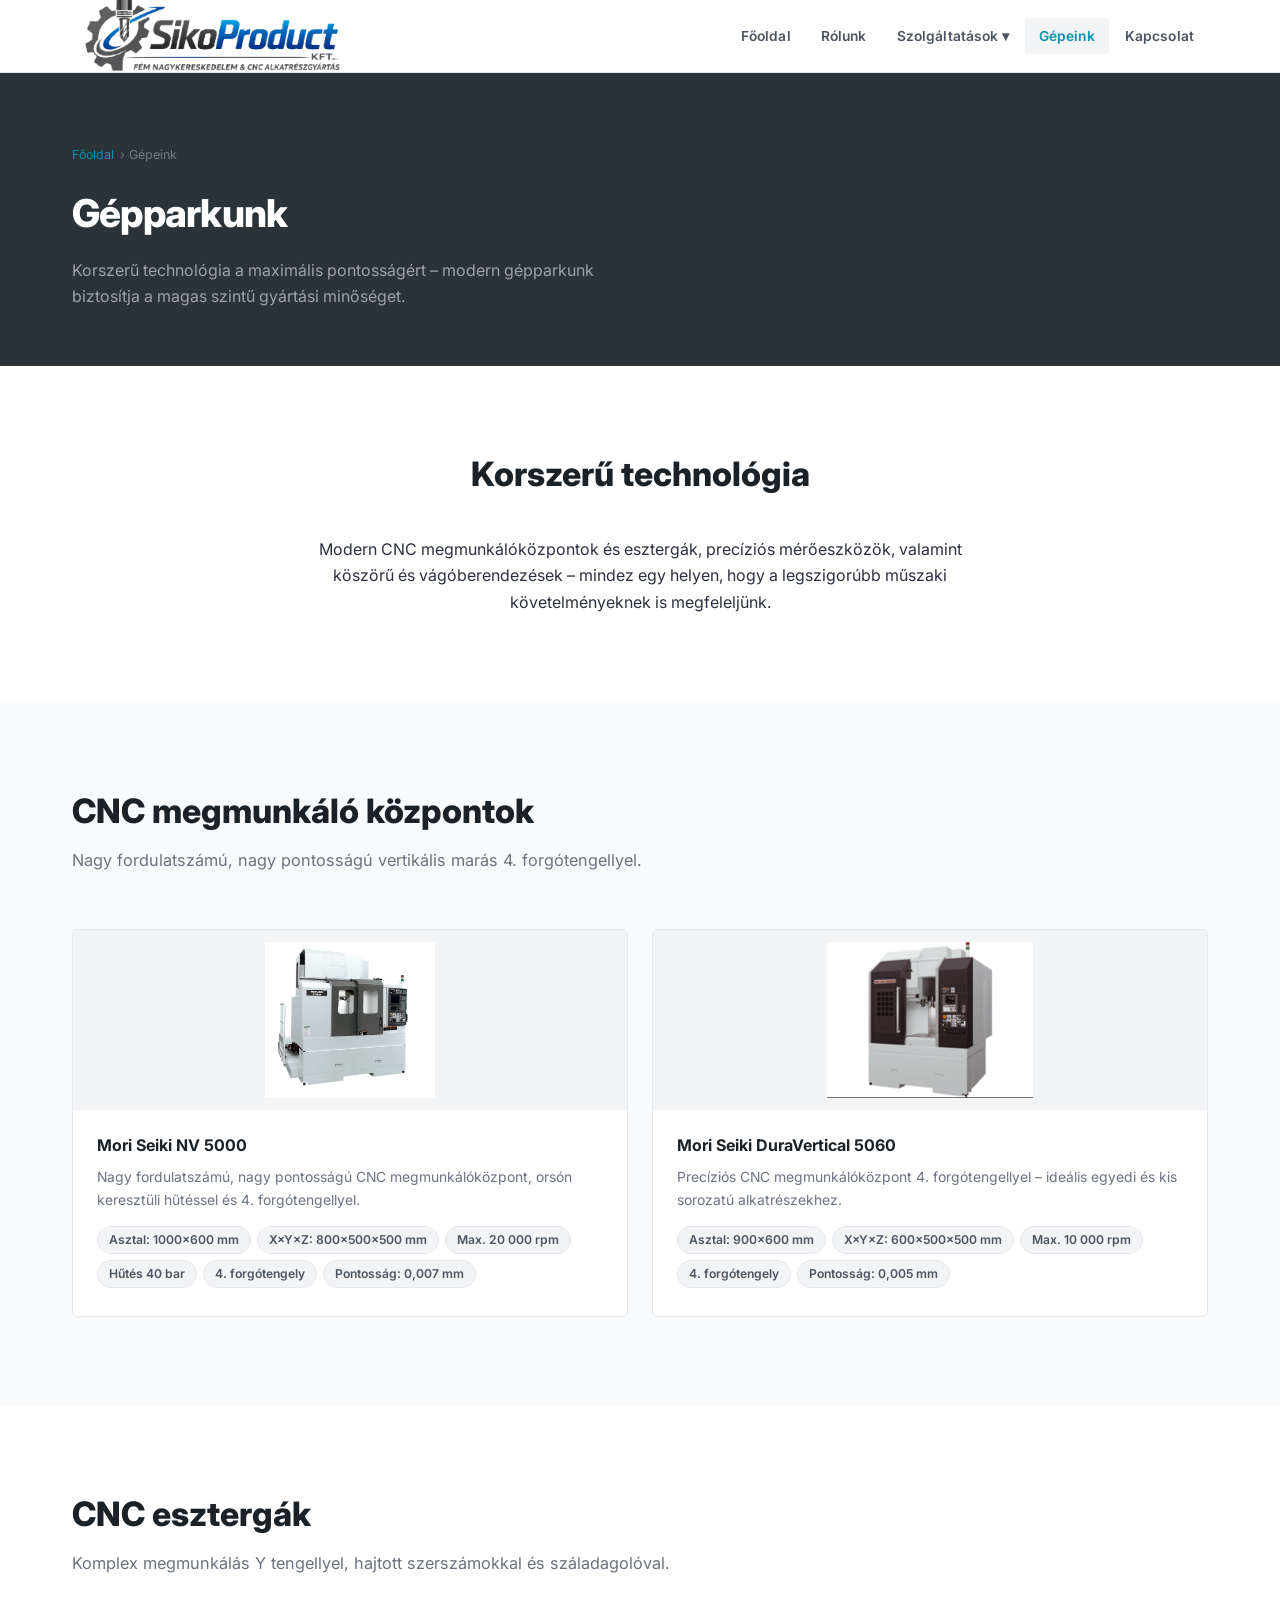
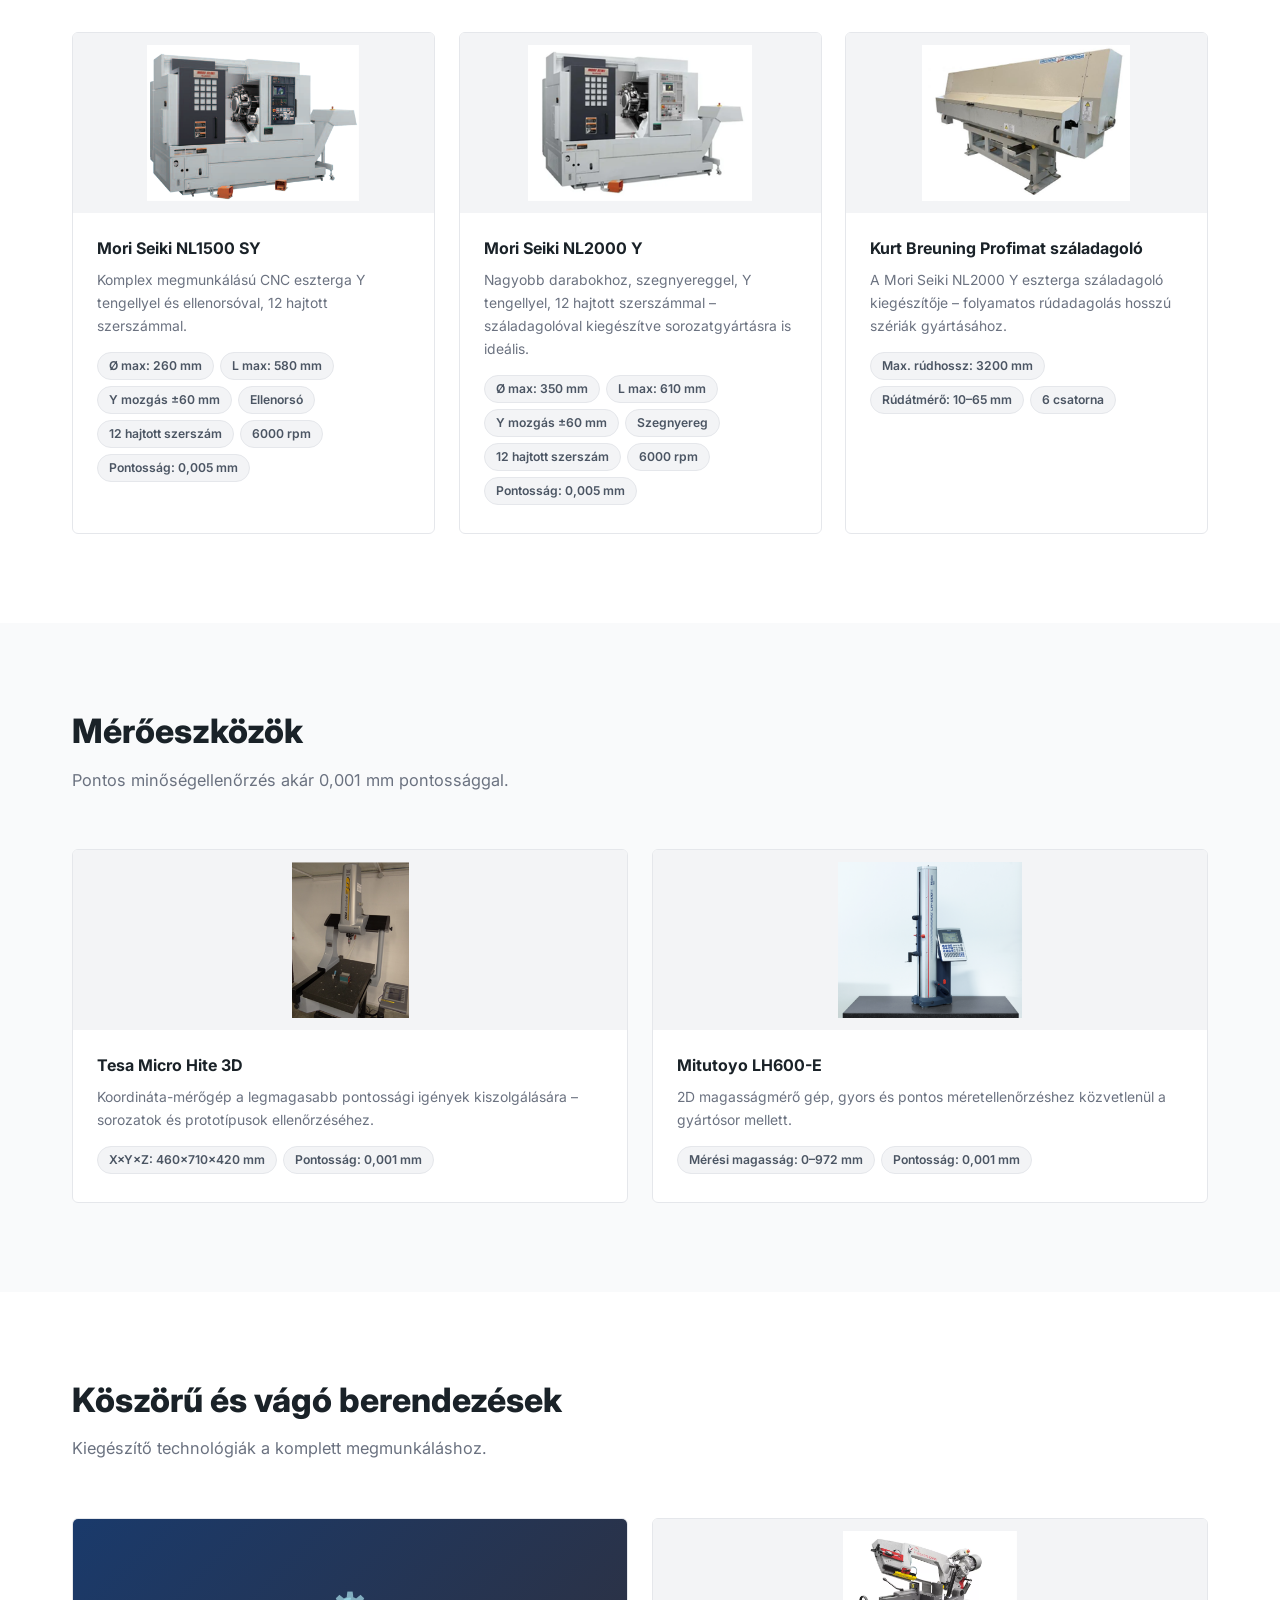
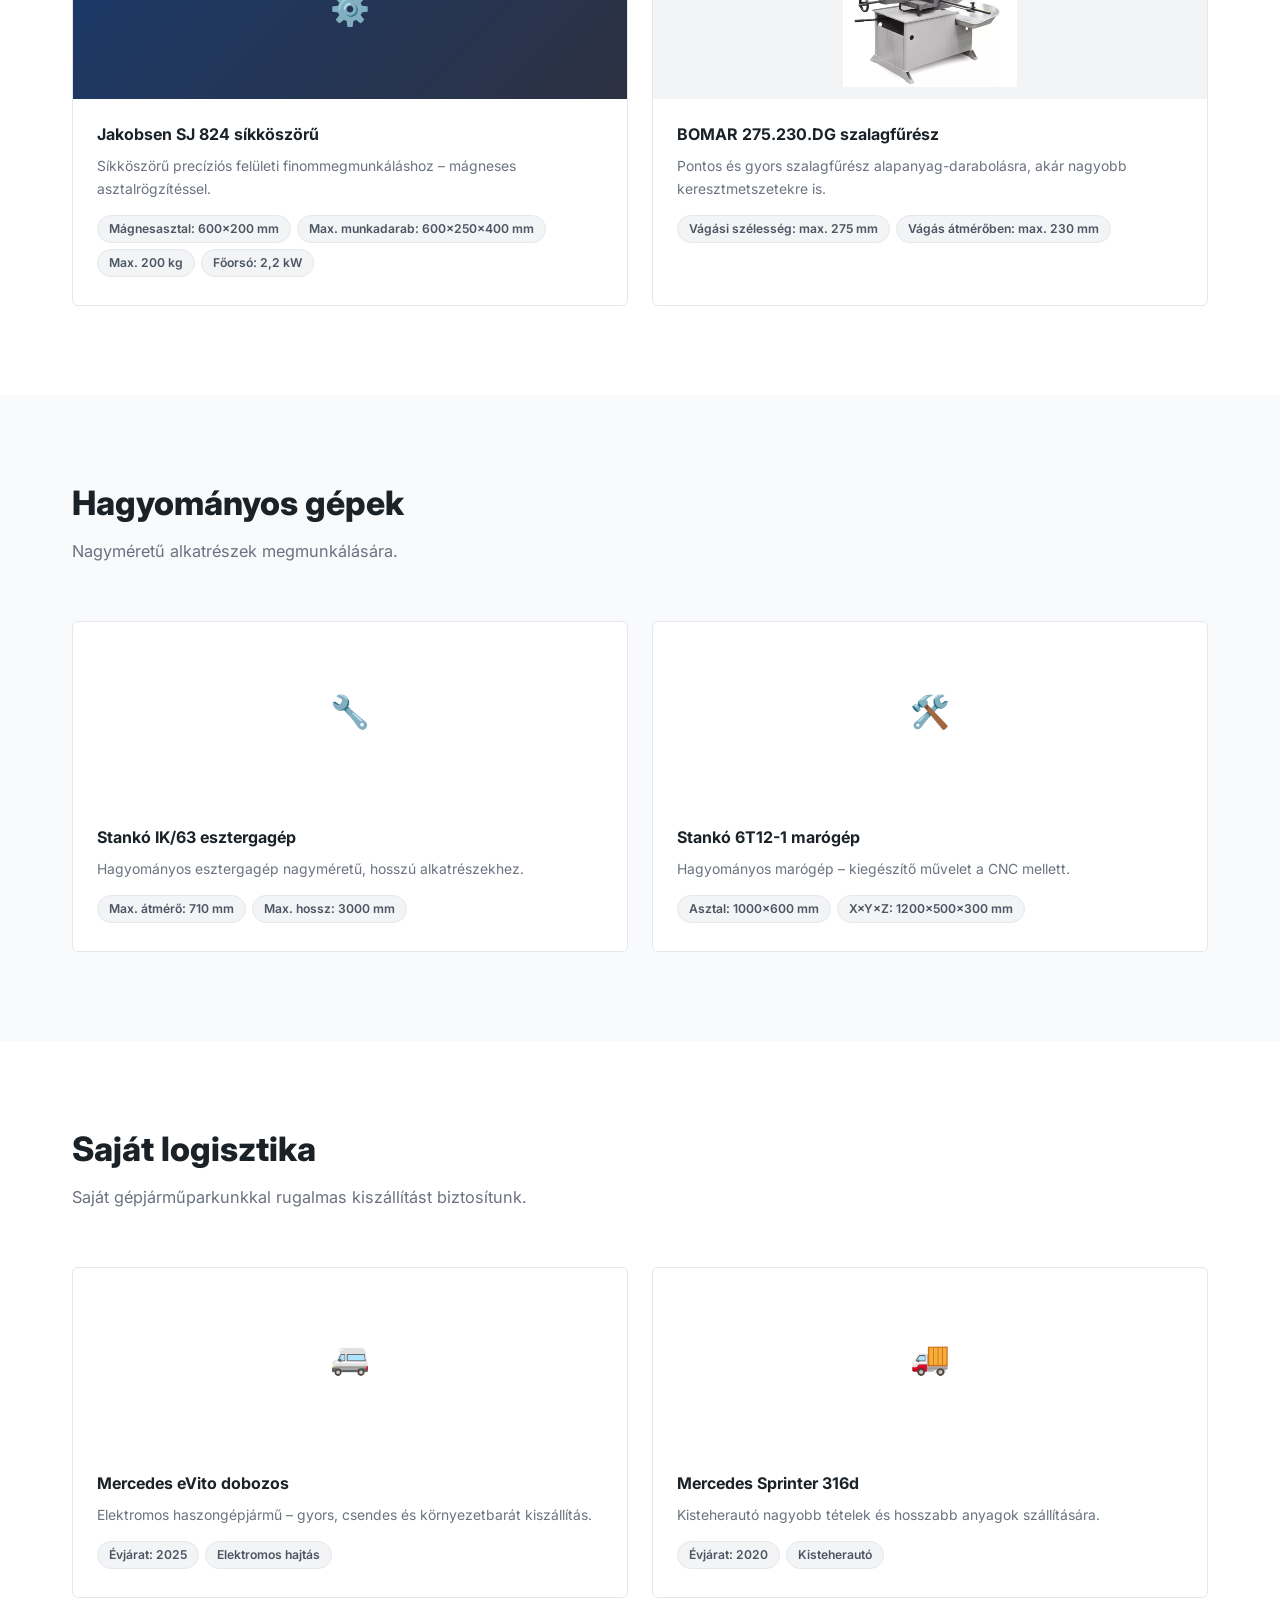
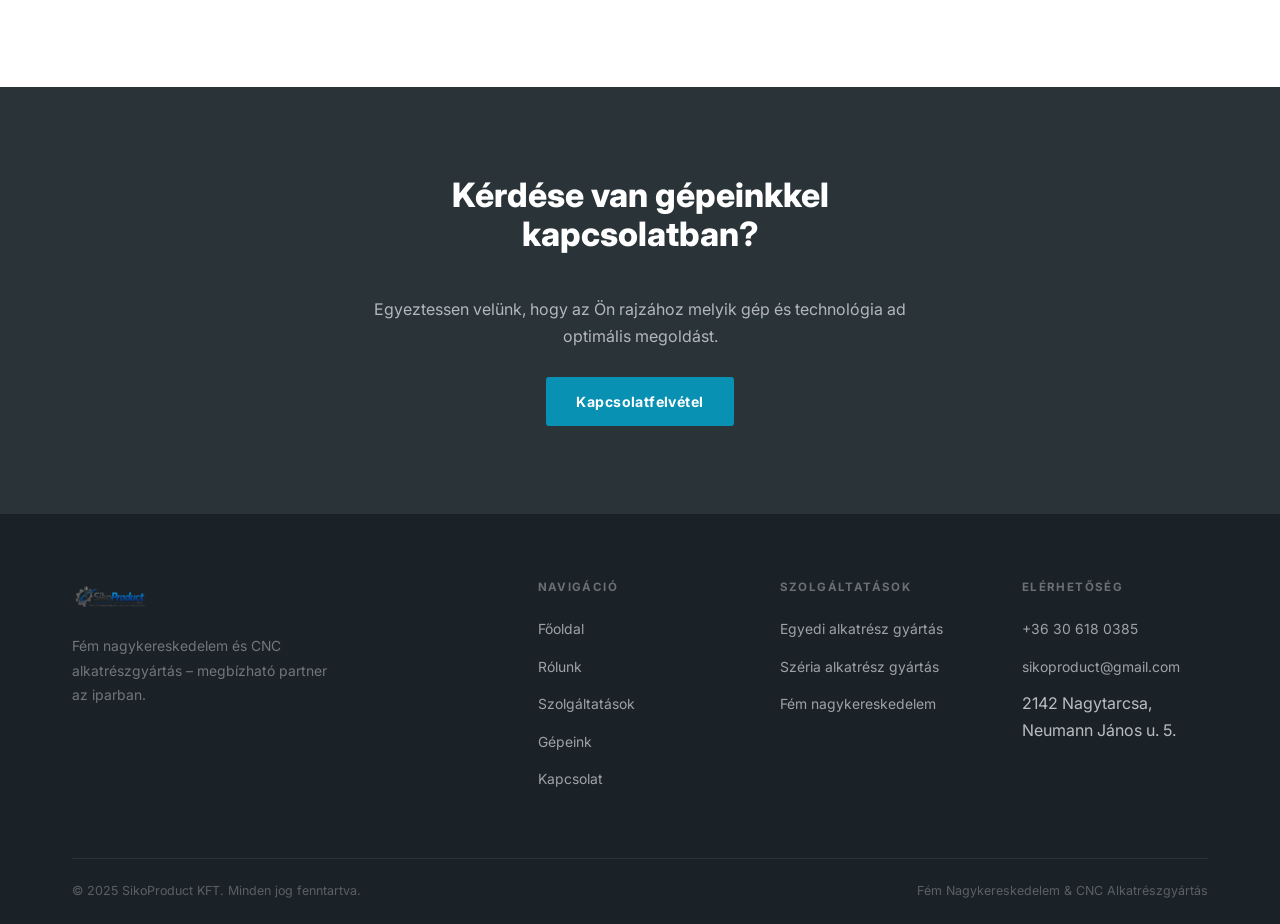
==== commit 1e1ad568: "content es képek elso verzio" ====
--- a/gepeink.html
+++ b/gepeink.html
@@ -5,6 +5,15 @@
   <meta name="viewport" content="width=device-width, initial-scale=1.0">
   <title>Gépeink – SikoProduct KFT.</title>
   <link rel="stylesheet" href="css/style.css">
+  <style>
+    .machine-img img {
+      width: 100%;
+      height: 100%;
+      object-fit: contain;
+      padding: 12px;
+      background: var(--grey-100);
+    }
+  </style>
 </head>
 <body>
 
@@ -13,7 +22,7 @@
     <div class="container">
       <nav class="navbar">
         <a href="index.html" class="navbar-logo">
-          <img src="images/logo-removebg-preview.png" alt="SikoProduct KFT. logó">
+          <img src="images/Sikoproduct_logo_1-removebg-preview.png" alt="SikoProduct KFT. logó">
         </a>
         <ul class="nav-links" id="navLinks">
           <li><a href="index.html">Főoldal</a></li>
@@ -21,9 +30,9 @@
           <li>
             <a href="szolgaltatasok.html">Szolgáltatások ▾</a>
             <ul class="dropdown-menu">
-              <li><a href="szolgaltatas-1.html">Szolgáltatás 1</a></li>
-              <li><a href="szolgaltatas-2.html">Szolgáltatás 2</a></li>
-              <li><a href="szolgaltatas-3.html">Szolgáltatás 3</a></li>
+              <li><a href="szolgaltatas-1.html">Egyedi alkatrész gyártás</a></li>
+              <li><a href="szolgaltatas-2.html">Széria alkatrész gyártás</a></li>
+              <li><a href="szolgaltatas-3.html">Fém nagykereskedelem</a></li>
             </ul>
           </li>
           <li class="active"><a href="gepeink.html">Gépeink</a></li>
@@ -41,7 +50,7 @@
     <div class="container">
       <div class="breadcrumb anim anim-fade"><a href="index.html">Főoldal</a> › Gépeink</div>
       <h1 class="anim anim-fade" style="--d:0.08s">Gépparkunk</h1>
-      <p class="anim anim-fade" style="--d:0.16s">Lorem ipsum dolor sit amet, consectetur adipiscing elit. Modern és precíziós berendezéseinkkel a legmagasabb minőségi elvárásoknak felelünk meg.</p>
+      <p class="anim anim-fade" style="--d:0.16s">Korszerű technológia a maximális pontosságért – modern gépparkunk biztosítja a magas szintű gyártási minőséget.</p>
     </div>
   </section>
 
@@ -51,147 +60,254 @@
       <h2 class="section-title">Korszerű technológia</h2>
       <div class="divider"></div>
       <br>
-      <p style="color:var(--text-muted);">Lorem ipsum dolor sit amet, consectetur adipiscing elit. Sed do eiusmod tempor incididunt ut labore et dolore magna aliqua. Ut enim ad minim veniam, quis nostrud exercitation ullamco laboris nisi ut aliquip ex ea commodo consequat. Duis aute irure dolor in reprehenderit in voluptate velit esse cillum dolore eu fugiat nulla pariatur.</p>
-    </div>
-  </section>
-
-  <!-- MACHINES CATEGORY 1 -->
+      <p style="color:var(--text-muted);">Modern CNC megmunkálóközpontok és esztergák, precíziós mérőeszközök, valamint köszörű és vágóberendezések – mindez egy helyen, hogy a legszigorúbb műszaki követelményeknek is megfeleljünk.</p>
+    </div>
+  </section>
+
+  <!-- CNC MEGMUNKÁLÓ KÖZPONTOK -->
   <section class="section section-alt">
     <div class="container">
-      <h2 class="section-title">CNC Marógépek</h2>
-      <div class="divider"></div>
-      <p class="section-subtitle">Lorem ipsum dolor sit amet, consectetur adipiscing elit.</p>
-
-      <div class="machines-grid" data-stagger="0.1">
-        <div class="machine-card anim anim-fade">
-          <div class="machine-img">🔧</div>
-          <div class="machine-info">
-            <h3>Lorem Ipsum CNC 1000</h3>
-            <p>Lorem ipsum dolor sit amet, consectetur adipiscing elit. Sed do eiusmod tempor incididunt ut labore et dolore magna.</p>
-            <div class="machine-spec">
-              <span class="spec-tag">X: 1000 mm</span>
-              <span class="spec-tag">Y: 600 mm</span>
-              <span class="spec-tag">Z: 500 mm</span>
-              <span class="spec-tag">5 tengelyes</span>
-            </div>
-          </div>
-        </div>
-        <div class="machine-card anim anim-fade">
-          <div class="machine-img">⚙️</div>
-          <div class="machine-info">
-            <h3>Lorem Ipsum CNC 2000</h3>
-            <p>Lorem ipsum dolor sit amet, consectetur adipiscing elit. Sed do eiusmod tempor incididunt ut labore et dolore magna.</p>
-            <div class="machine-spec">
-              <span class="spec-tag">X: 2000 mm</span>
-              <span class="spec-tag">Y: 800 mm</span>
-              <span class="spec-tag">Z: 700 mm</span>
-              <span class="spec-tag">3 tengelyes</span>
-            </div>
-          </div>
-        </div>
-        <div class="machine-card anim anim-fade">
-          <div class="machine-img">🛠️</div>
-          <div class="machine-info">
-            <h3>Lorem Ipsum Pro 3000</h3>
-            <p>Lorem ipsum dolor sit amet, consectetur adipiscing elit. Sed do eiusmod tempor incididunt ut labore et dolore magna.</p>
-            <div class="machine-spec">
-              <span class="spec-tag">X: 1500 mm</span>
-              <span class="spec-tag">Y: 700 mm</span>
-              <span class="spec-tag">Z: 600 mm</span>
-              <span class="spec-tag">4 tengelyes</span>
-            </div>
-          </div>
-        </div>
-      </div>
-    </div>
-  </section>
-
-  <!-- MACHINES CATEGORY 2 -->
+      <h2 class="section-title">CNC megmunkáló központok</h2>
+      <div class="divider"></div>
+      <p class="section-subtitle">Nagy fordulatszámú, nagy pontosságú vertikális marás 4. forgótengellyel.</p>
+
+      <div class="machines-grid" data-stagger="0.1">
+        <div class="machine-card anim anim-fade">
+          <div class="machine-img">
+            <img src="images/Mori Seiki NV 5000 CNC megmunkálóközpont.png" alt="Mori Seiki NV 5000 CNC megmunkálóközpont">
+          </div>
+          <div class="machine-info">
+            <h3>Mori Seiki NV 5000</h3>
+            <p>Nagy fordulatszámú, nagy pontosságú CNC megmunkálóközpont, orsón keresztüli hűtéssel és 4. forgótengellyel.</p>
+            <div class="machine-spec">
+              <span class="spec-tag">Asztal: 1000×600 mm</span>
+              <span class="spec-tag">X×Y×Z: 800×500×500 mm</span>
+              <span class="spec-tag">Max. 20 000 rpm</span>
+              <span class="spec-tag">Hűtés 40 bar</span>
+              <span class="spec-tag">4. forgótengely</span>
+              <span class="spec-tag">Pontosság: 0,007 mm</span>
+            </div>
+          </div>
+        </div>
+        <div class="machine-card anim anim-fade">
+          <div class="machine-img">
+            <img src="images/Mori Seiki DuraVertical 5060 CNC megmunkálóközpont.png" alt="Mori Seiki DuraVertical 5060 CNC megmunkálóközpont">
+          </div>
+          <div class="machine-info">
+            <h3>Mori Seiki DuraVertical 5060</h3>
+            <p>Precíziós CNC megmunkálóközpont 4. forgótengellyel – ideális egyedi és kis sorozatú alkatrészekhez.</p>
+            <div class="machine-spec">
+              <span class="spec-tag">Asztal: 900×600 mm</span>
+              <span class="spec-tag">X×Y×Z: 600×500×500 mm</span>
+              <span class="spec-tag">Max. 10 000 rpm</span>
+              <span class="spec-tag">4. forgótengely</span>
+              <span class="spec-tag">Pontosság: 0,005 mm</span>
+            </div>
+          </div>
+        </div>
+      </div>
+    </div>
+  </section>
+
+  <!-- CNC ESZTERGÁK -->
   <section class="section">
     <div class="container">
-      <h2 class="section-title">CNC Esztergák</h2>
-      <div class="divider"></div>
-      <p class="section-subtitle">Lorem ipsum dolor sit amet, consectetur adipiscing elit.</p>
-
-      <div class="machines-grid" data-stagger="0.1">
-        <div class="machine-card anim anim-fade">
-          <div class="machine-img" style="background:linear-gradient(135deg,#1a3a6b,#2d3142);">⚡</div>
-          <div class="machine-info">
-            <h3>Lorem Esztergapad 500</h3>
-            <p>Lorem ipsum dolor sit amet, consectetur adipiscing elit. Sed do eiusmod tempor incididunt ut labore et dolore magna.</p>
-            <div class="machine-spec">
-              <span class="spec-tag">Ø500 mm</span>
-              <span class="spec-tag">L: 1500 mm</span>
-              <span class="spec-tag">CNC vezérlés</span>
-            </div>
-          </div>
-        </div>
-        <div class="machine-card anim anim-fade">
-          <div class="machine-img" style="background:linear-gradient(135deg,#1a3a6b,#2d3142);">🔩</div>
-          <div class="machine-info">
-            <h3>Lorem Esztergapad 800</h3>
-            <p>Lorem ipsum dolor sit amet, consectetur adipiscing elit. Sed do eiusmod tempor incididunt ut labore et dolore magna.</p>
-            <div class="machine-spec">
-              <span class="spec-tag">Ø800 mm</span>
-              <span class="spec-tag">L: 3000 mm</span>
-              <span class="spec-tag">CNC vezérlés</span>
-            </div>
-          </div>
-        </div>
-        <div class="machine-card anim anim-fade">
-          <div class="machine-img" style="background:linear-gradient(135deg,#1a3a6b,#2d3142);">🏭</div>
-          <div class="machine-info">
-            <h3>Lorem Esztergapad 1200</h3>
-            <p>Lorem ipsum dolor sit amet, consectetur adipiscing elit. Sed do eiusmod tempor incididunt ut labore et dolore magna.</p>
-            <div class="machine-spec">
-              <span class="spec-tag">Ø1200 mm</span>
-              <span class="spec-tag">L: 4000 mm</span>
-              <span class="spec-tag">CNC vezérlés</span>
-            </div>
-          </div>
-        </div>
-      </div>
-    </div>
-  </section>
-
-  <!-- MACHINES CATEGORY 3 -->
+      <h2 class="section-title">CNC esztergák</h2>
+      <div class="divider"></div>
+      <p class="section-subtitle">Komplex megmunkálás Y tengellyel, hajtott szerszámokkal és száladagolóval.</p>
+
+      <div class="machines-grid" data-stagger="0.1">
+        <div class="machine-card anim anim-fade">
+          <div class="machine-img">
+            <img src="images/Mori Seiki Nl1500 SY CNC eszterga.png" alt="Mori Seiki NL1500 SY CNC eszterga">
+          </div>
+          <div class="machine-info">
+            <h3>Mori Seiki NL1500 SY</h3>
+            <p>Komplex megmunkálású CNC eszterga Y tengellyel és ellenorsóval, 12 hajtott szerszámmal.</p>
+            <div class="machine-spec">
+              <span class="spec-tag">Ø max: 260 mm</span>
+              <span class="spec-tag">L max: 580 mm</span>
+              <span class="spec-tag">Y mozgás ±60 mm</span>
+              <span class="spec-tag">Ellenorsó</span>
+              <span class="spec-tag">12 hajtott szerszám</span>
+              <span class="spec-tag">6000 rpm</span>
+              <span class="spec-tag">Pontosság: 0,005 mm</span>
+            </div>
+          </div>
+        </div>
+        <div class="machine-card anim anim-fade">
+          <div class="machine-img">
+            <img src="images/Mori Seiki Nl2000 Y CNC eszterga.png" alt="Mori Seiki NL2000 Y CNC eszterga">
+          </div>
+          <div class="machine-info">
+            <h3>Mori Seiki NL2000 Y</h3>
+            <p>Nagyobb darabokhoz, szegnyereggel, Y tengellyel, 12 hajtott szerszámmal – száladagolóval kiegészítve sorozatgyártásra is ideális.</p>
+            <div class="machine-spec">
+              <span class="spec-tag">Ø max: 350 mm</span>
+              <span class="spec-tag">L max: 610 mm</span>
+              <span class="spec-tag">Y mozgás ±60 mm</span>
+              <span class="spec-tag">Szegnyereg</span>
+              <span class="spec-tag">12 hajtott szerszám</span>
+              <span class="spec-tag">6000 rpm</span>
+              <span class="spec-tag">Pontosság: 0,005 mm</span>
+            </div>
+          </div>
+        </div>
+        <div class="machine-card anim anim-fade">
+          <div class="machine-img">
+            <img src="images/Kurt Breuning Profimat száladagoló.png" alt="Kurt Breuning Profimat száladagoló">
+          </div>
+          <div class="machine-info">
+            <h3>Kurt Breuning Profimat száladagoló</h3>
+            <p>A Mori Seiki NL2000 Y eszterga száladagoló kiegészítője – folyamatos rúdadagolás hosszú szériák gyártásához.</p>
+            <div class="machine-spec">
+              <span class="spec-tag">Max. rúdhossz: 3200 mm</span>
+              <span class="spec-tag">Rúdátmérő: 10–65 mm</span>
+              <span class="spec-tag">6 csatorna</span>
+            </div>
+          </div>
+        </div>
+      </div>
+    </div>
+  </section>
+
+  <!-- MÉRŐESZKÖZÖK -->
   <section class="section section-alt">
     <div class="container">
-      <h2 class="section-title">Egyéb berendezések</h2>
-      <div class="divider"></div>
-      <p class="section-subtitle">Lorem ipsum dolor sit amet, consectetur adipiscing elit.</p>
-
-      <div class="machines-grid" data-stagger="0.1">
-        <div class="machine-card anim anim-fade">
-          <div class="machine-img" style="background:linear-gradient(135deg,#2d3142,var(--steel));">📏</div>
-          <div class="machine-info">
-            <h3>Lorem Mérőgép</h3>
-            <p>Lorem ipsum dolor sit amet, consectetur adipiscing elit. Sed do eiusmod tempor incididunt ut labore et dolore magna.</p>
-            <div class="machine-spec">
-              <span class="spec-tag">3D mérés</span>
-              <span class="spec-tag">±0.001 mm</span>
-            </div>
-          </div>
-        </div>
-        <div class="machine-card anim anim-fade">
-          <div class="machine-img" style="background:linear-gradient(135deg,#2d3142,var(--steel));">🔬</div>
-          <div class="machine-info">
-            <h3>Lorem Minőségellenőrzés</h3>
-            <p>Lorem ipsum dolor sit amet, consectetur adipiscing elit. Sed do eiusmod tempor incididunt ut labore et dolore magna.</p>
-            <div class="machine-spec">
-              <span class="spec-tag">Optikai mérés</span>
-              <span class="spec-tag">Digitális</span>
-            </div>
-          </div>
-        </div>
-        <div class="machine-card anim anim-fade">
-          <div class="machine-img" style="background:linear-gradient(135deg,#2d3142,var(--steel));">🔥</div>
-          <div class="machine-info">
-            <h3>Lorem Felületkezelő</h3>
-            <p>Lorem ipsum dolor sit amet, consectetur adipiscing elit. Sed do eiusmod tempor incididunt ut labore et dolore magna.</p>
-            <div class="machine-spec">
-              <span class="spec-tag">Hőkezelés</span>
-              <span class="spec-tag">Bevonat</span>
+      <h2 class="section-title">Mérőeszközök</h2>
+      <div class="divider"></div>
+      <p class="section-subtitle">Pontos minőségellenőrzés akár 0,001 mm pontossággal.</p>
+
+      <div class="machines-grid" data-stagger="0.1">
+        <div class="machine-card anim anim-fade">
+          <div class="machine-img">
+            <img src="images/Tesa Micro Hite 3D koordináta-mérőgép.png" alt="Tesa Micro Hite 3D koordináta-mérőgép">
+          </div>
+          <div class="machine-info">
+            <h3>Tesa Micro Hite 3D</h3>
+            <p>Koordináta-mérőgép a legmagasabb pontossági igények kiszolgálására – sorozatok és prototípusok ellenőrzéséhez.</p>
+            <div class="machine-spec">
+              <span class="spec-tag">X×Y×Z: 460×710×420 mm</span>
+              <span class="spec-tag">Pontosság: 0,001 mm</span>
+            </div>
+          </div>
+        </div>
+        <div class="machine-card anim anim-fade">
+          <div class="machine-img">
+            <img src="images/Mitutoyo LH600-E 2D magasságmérő gép.png" alt="Mitutoyo LH600-E 2D magasságmérő">
+          </div>
+          <div class="machine-info">
+            <h3>Mitutoyo LH600-E</h3>
+            <p>2D magasságmérő gép, gyors és pontos méretellenőrzéshez közvetlenül a gyártósor mellett.</p>
+            <div class="machine-spec">
+              <span class="spec-tag">Mérési magasság: 0–972 mm</span>
+              <span class="spec-tag">Pontosság: 0,001 mm</span>
+            </div>
+          </div>
+        </div>
+      </div>
+    </div>
+  </section>
+
+  <!-- KÖSZÖRŰ ÉS VÁGÓ -->
+  <section class="section">
+    <div class="container">
+      <h2 class="section-title">Köszörű és vágó berendezések</h2>
+      <div class="divider"></div>
+      <p class="section-subtitle">Kiegészítő technológiák a komplett megmunkáláshoz.</p>
+
+      <div class="machines-grid" data-stagger="0.1">
+        <div class="machine-card anim anim-fade">
+          <div class="machine-img" style="background:linear-gradient(135deg,#1a3a6b,#2d3142); color:#fff; font-size:2rem;">⚙️</div>
+          <div class="machine-info">
+            <h3>Jakobsen SJ 824 síkköszörű</h3>
+            <p>Síkköszörű precíziós felületi finommegmunkáláshoz – mágneses asztalrögzítéssel.</p>
+            <div class="machine-spec">
+              <span class="spec-tag">Mágnesasztal: 600×200 mm</span>
+              <span class="spec-tag">Max. munkadarab: 600×250×400 mm</span>
+              <span class="spec-tag">Max. 200 kg</span>
+              <span class="spec-tag">Főorsó: 2,2 kW</span>
+            </div>
+          </div>
+        </div>
+        <div class="machine-card anim anim-fade">
+          <div class="machine-img">
+            <img src="images/BOMAR 275.230.DG szalagfűrészgép.png" alt="BOMAR 275.230.DG szalagfűrészgép">
+          </div>
+          <div class="machine-info">
+            <h3>BOMAR 275.230.DG szalagfűrész</h3>
+            <p>Pontos és gyors szalagfűrész alapanyag-darabolásra, akár nagyobb keresztmetszetekre is.</p>
+            <div class="machine-spec">
+              <span class="spec-tag">Vágási szélesség: max. 275 mm</span>
+              <span class="spec-tag">Vágás átmérőben: max. 230 mm</span>
+            </div>
+          </div>
+        </div>
+      </div>
+    </div>
+  </section>
+
+  <!-- HAGYOMÁNYOS GÉPEK -->
+  <section class="section section-alt">
+    <div class="container">
+      <h2 class="section-title">Hagyományos gépek</h2>
+      <div class="divider"></div>
+      <p class="section-subtitle">Nagyméretű alkatrészek megmunkálására.</p>
+
+      <div class="machines-grid" data-stagger="0.1">
+        <div class="machine-card anim anim-fade">
+          <div class="machine-img" style="background:linear-gradient(135deg,#2d3142,var(--steel)); color:#fff; font-size:2rem;">🔧</div>
+          <div class="machine-info">
+            <h3>Stankó IK/63 esztergagép</h3>
+            <p>Hagyományos esztergagép nagyméretű, hosszú alkatrészekhez.</p>
+            <div class="machine-spec">
+              <span class="spec-tag">Max. átmérő: 710 mm</span>
+              <span class="spec-tag">Max. hossz: 3000 mm</span>
+            </div>
+          </div>
+        </div>
+        <div class="machine-card anim anim-fade">
+          <div class="machine-img" style="background:linear-gradient(135deg,#2d3142,var(--steel)); color:#fff; font-size:2rem;">🛠️</div>
+          <div class="machine-info">
+            <h3>Stankó 6T12-1 marógép</h3>
+            <p>Hagyományos marógép – kiegészítő művelet a CNC mellett.</p>
+            <div class="machine-spec">
+              <span class="spec-tag">Asztal: 1000×600 mm</span>
+              <span class="spec-tag">X×Y×Z: 1200×500×300 mm</span>
+            </div>
+          </div>
+        </div>
+      </div>
+    </div>
+  </section>
+
+  <!-- JÁRMŰPARK -->
+  <section class="section">
+    <div class="container">
+      <h2 class="section-title">Saját logisztika</h2>
+      <div class="divider"></div>
+      <p class="section-subtitle">Saját gépjárműparkunkkal rugalmas kiszállítást biztosítunk.</p>
+
+      <div class="machines-grid" data-stagger="0.1">
+        <div class="machine-card anim anim-fade">
+          <div class="machine-img" style="background:linear-gradient(135deg,var(--blue),var(--blue-light)); color:#fff; font-size:2rem;">🚐</div>
+          <div class="machine-info">
+            <h3>Mercedes eVito dobozos</h3>
+            <p>Elektromos haszongépjármű – gyors, csendes és környezetbarát kiszállítás.</p>
+            <div class="machine-spec">
+              <span class="spec-tag">Évjárat: 2025</span>
+              <span class="spec-tag">Elektromos hajtás</span>
+            </div>
+          </div>
+        </div>
+        <div class="machine-card anim anim-fade">
+          <div class="machine-img" style="background:linear-gradient(135deg,var(--blue),var(--blue-light)); color:#fff; font-size:2rem;">🚚</div>
+          <div class="machine-info">
+            <h3>Mercedes Sprinter 316d</h3>
+            <p>Kisteherautó nagyobb tételek és hosszabb anyagok szállítására.</p>
+            <div class="machine-spec">
+              <span class="spec-tag">Évjárat: 2020</span>
+              <span class="spec-tag">Kisteherautó</span>
             </div>
           </div>
         </div>
@@ -205,7 +321,7 @@
       <h2 class="section-title">Kérdése van gépeinkkel kapcsolatban?</h2>
       <div class="divider"></div>
       <br>
-      <p style="color:rgba(255,255,255,0.65); margin-bottom:28px;">Lorem ipsum dolor sit amet, consectetur adipiscing elit. Pellentesque habitant morbi tristique senectus et netus.</p>
+      <p style="color:rgba(255,255,255,0.65); margin-bottom:28px;">Egyeztessen velünk, hogy az Ön rajzához melyik gép és technológia ad optimális megoldást.</p>
       <a href="kapcsolat.html" class="btn btn-primary">Kapcsolatfelvétel</a>
     </div>
   </section>
@@ -215,8 +331,8 @@
     <div class="container">
       <div class="footer-grid">
         <div class="footer-brand">
-          <img src="images/logo-removebg-preview.png" alt="SikoProduct KFT.">
-          <p>Fém nagykereskedelem & CNC alkatrészgyártás. Lorem ipsum dolor sit amet, consectetur adipiscing elit.</p>
+          <img src="images/Sikoproduct_logo_1-removebg-preview.png" alt="SikoProduct KFT.">
+          <p>Fém nagykereskedelem és CNC alkatrészgyártás – megbízható partner az iparban.</p>
         </div>
         <div class="footer-col">
           <h4>Navigáció</h4>
@@ -231,17 +347,17 @@
         <div class="footer-col">
           <h4>Szolgáltatások</h4>
           <ul>
-            <li><a href="szolgaltatas-1.html">Szolgáltatás 1</a></li>
-            <li><a href="szolgaltatas-2.html">Szolgáltatás 2</a></li>
-            <li><a href="szolgaltatas-3.html">Szolgáltatás 3</a></li>
+            <li><a href="szolgaltatas-1.html">Egyedi alkatrész gyártás</a></li>
+            <li><a href="szolgaltatas-2.html">Széria alkatrész gyártás</a></li>
+            <li><a href="szolgaltatas-3.html">Fém nagykereskedelem</a></li>
           </ul>
         </div>
         <div class="footer-col">
           <h4>Elérhetőség</h4>
           <ul>
-            <li><a href="tel:+36000000000">+36 00 000 0000</a></li>
-            <li><a href="mailto:info@sikoproduct.hu">info@sikoproduct.hu</a></li>
-            <li><a href="#">1000 Budapest, Lorem u. 1.</a></li>
+            <li><a href="tel:+36306180385">+36 30 618 0385</a></li>
+            <li><a href="mailto:sikoproduct@gmail.com">sikoproduct@gmail.com</a></li>
+            <li>2142 Nagytarcsa,<br>Neumann János u. 5.</li>
           </ul>
         </div>
       </div>
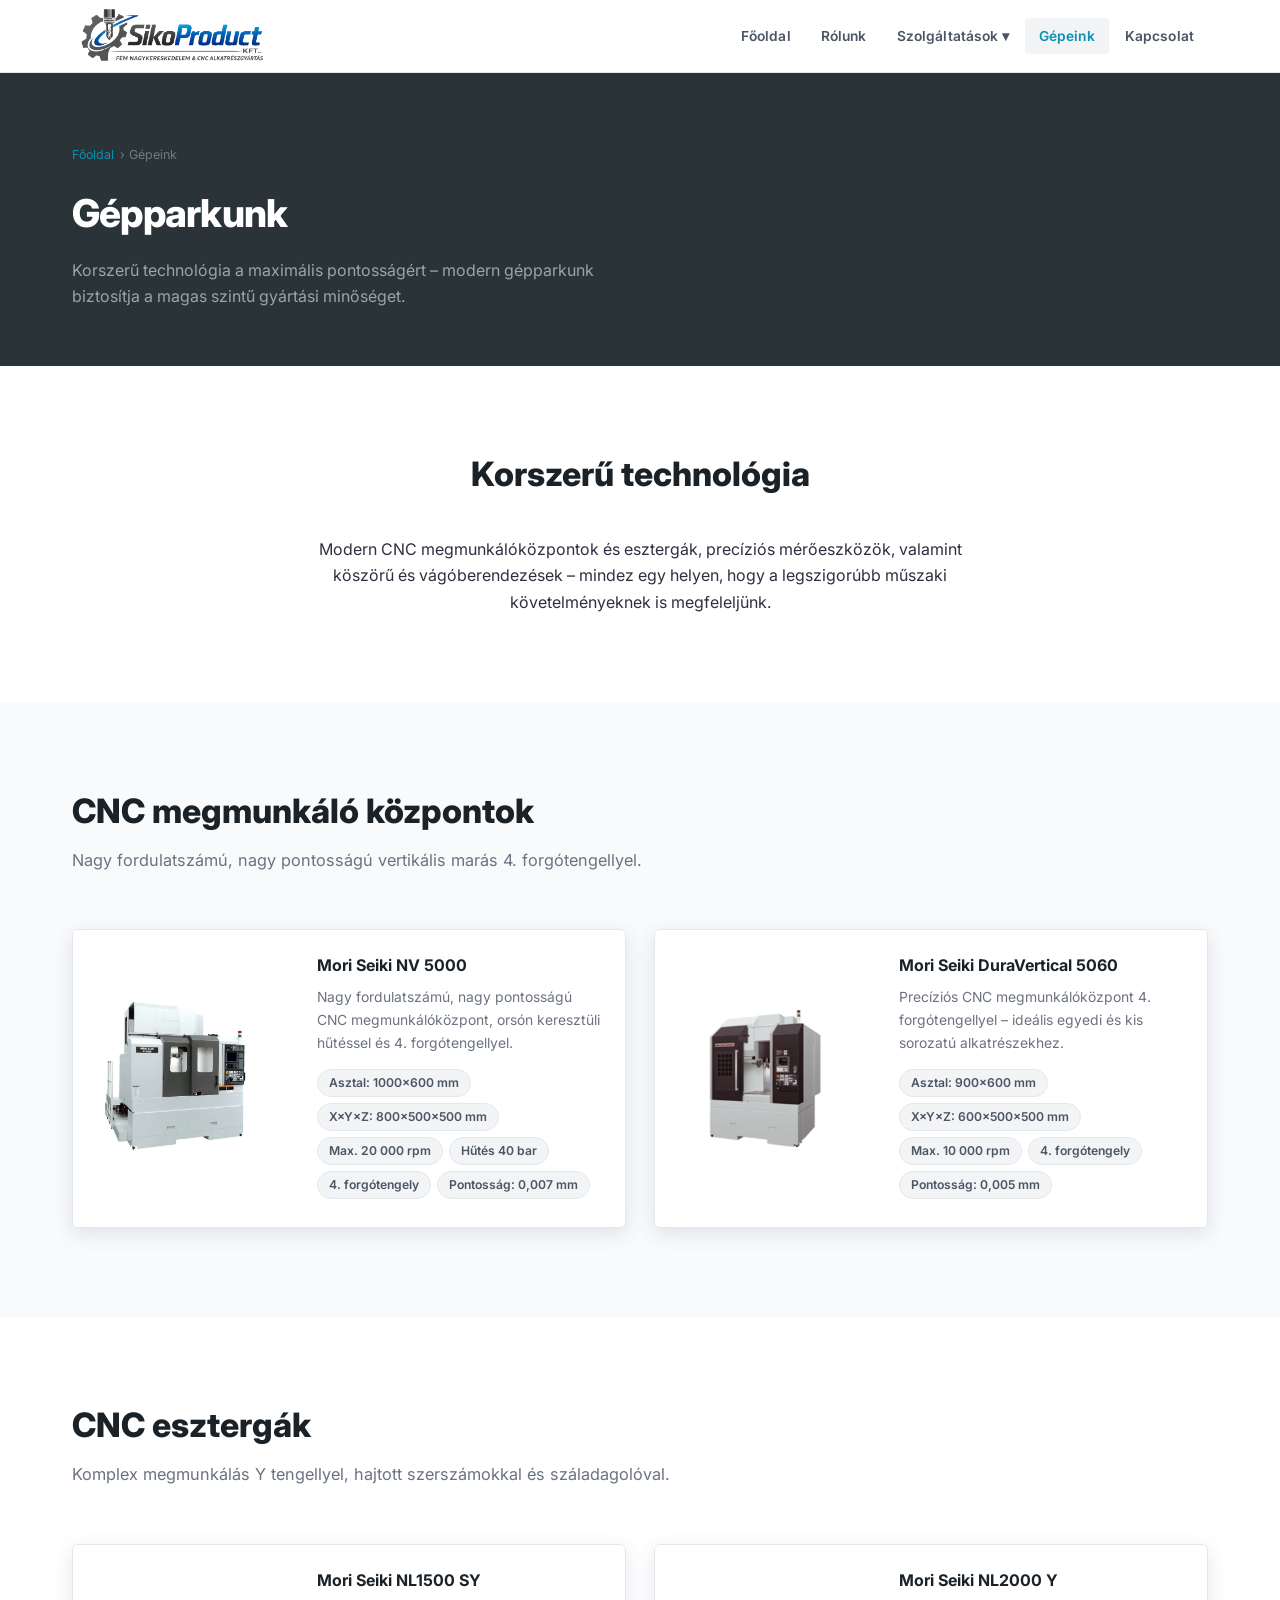
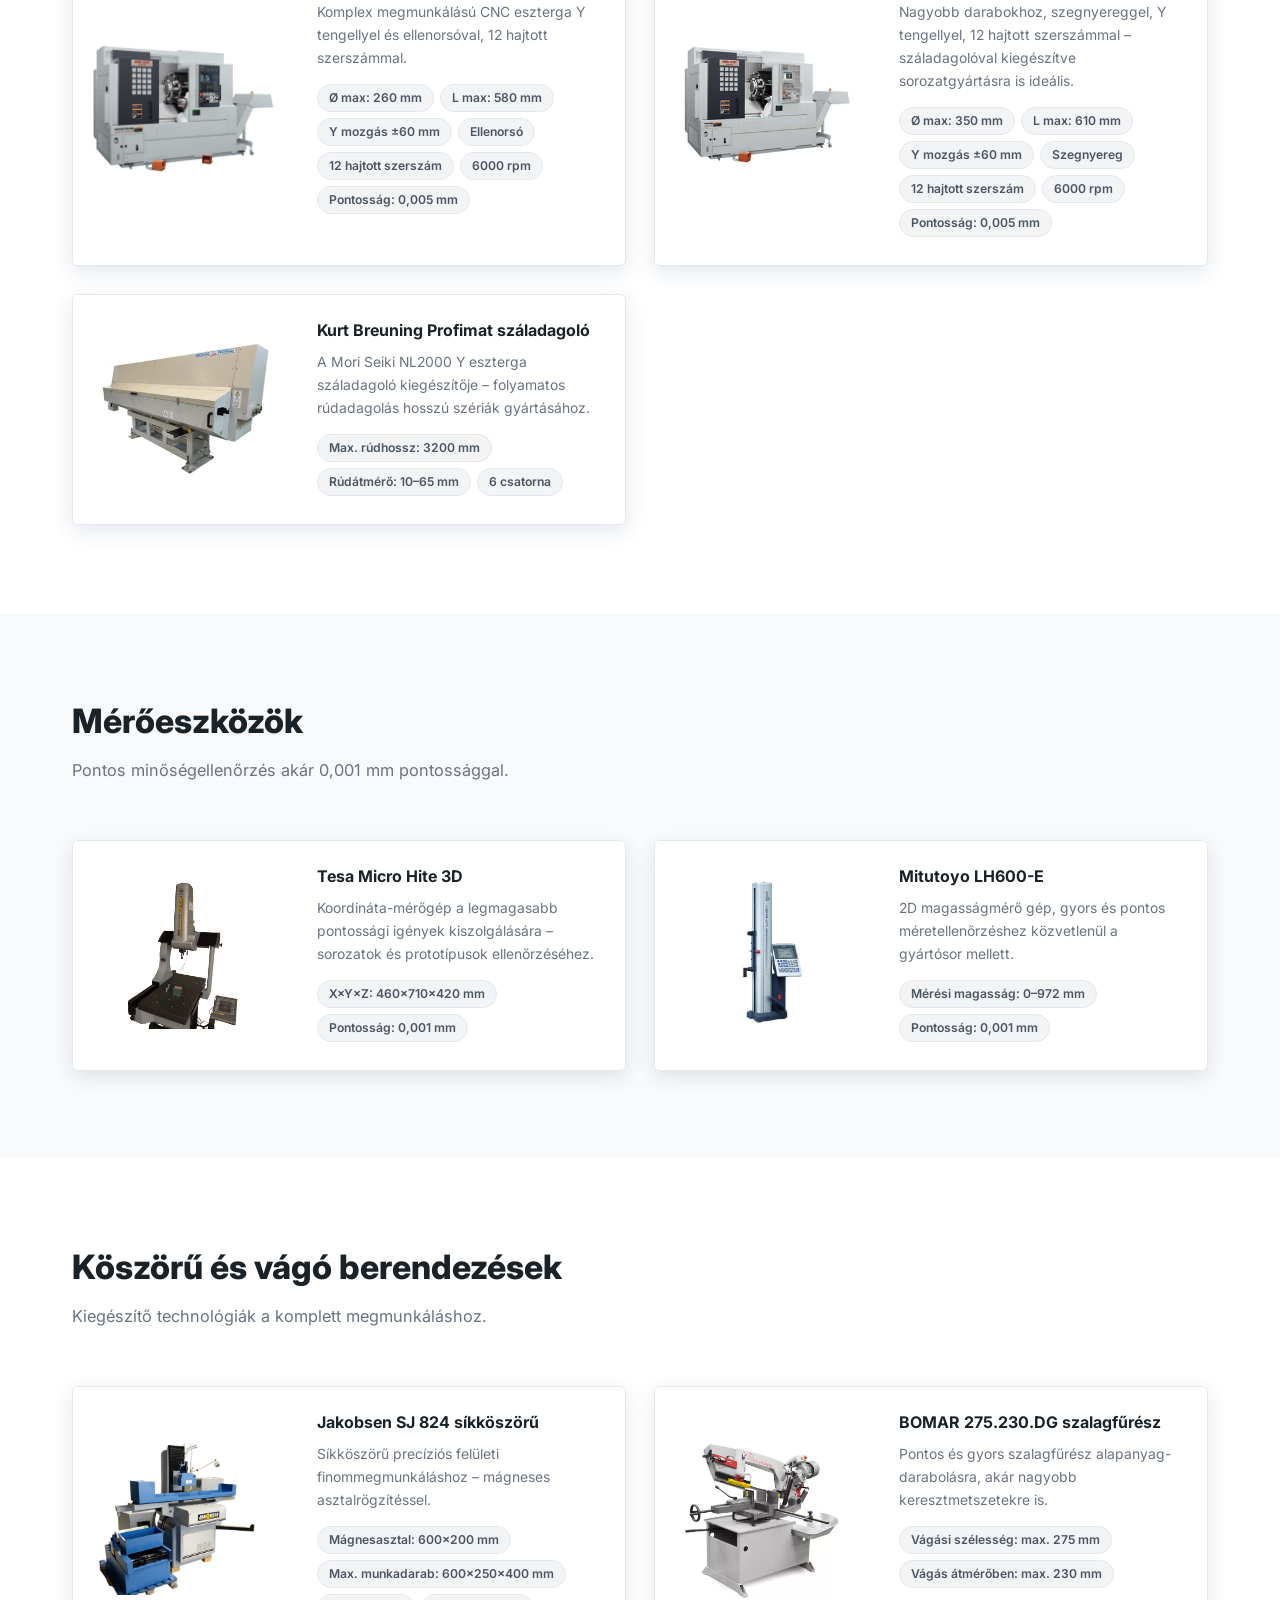
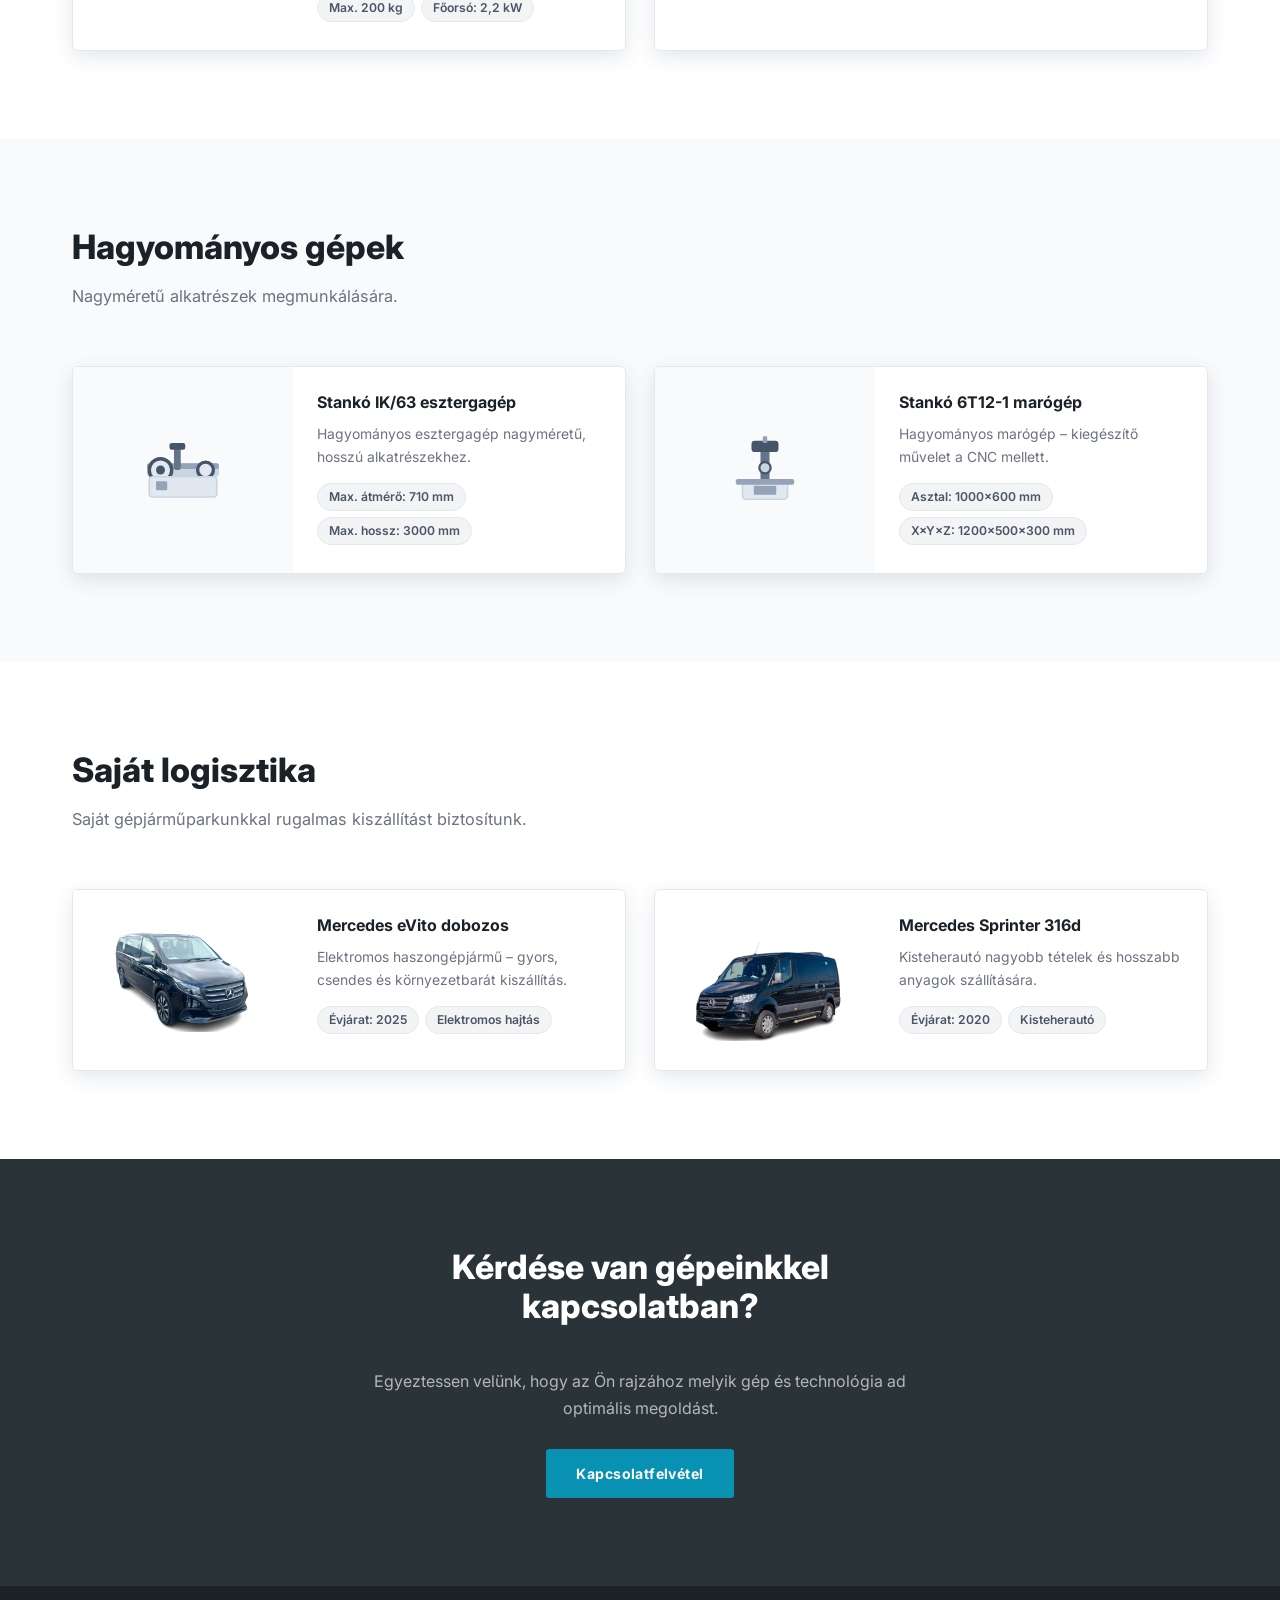
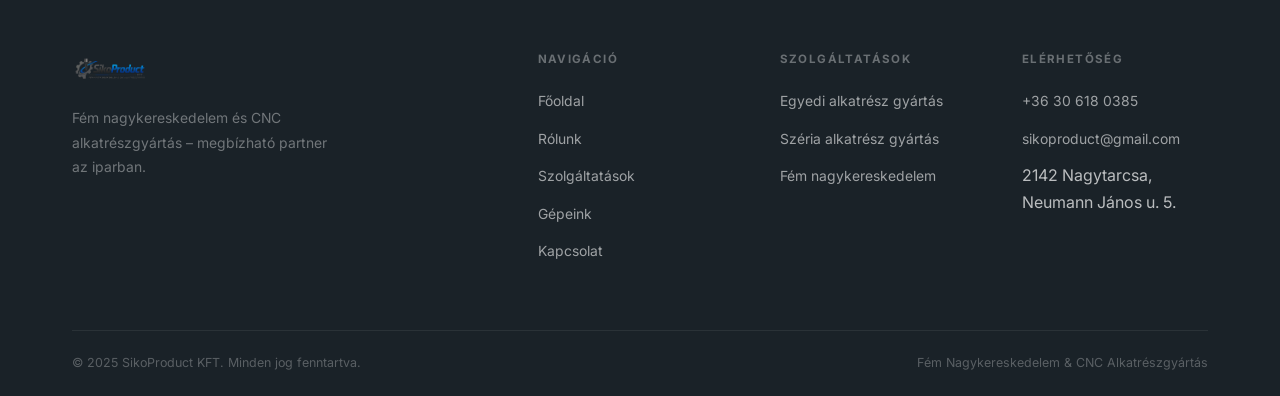
==== commit f5c84a16: "gepperk es autok korrekcio" ====
--- a/gepeink.html
+++ b/gepeink.html
@@ -5,15 +5,6 @@
   <meta name="viewport" content="width=device-width, initial-scale=1.0">
   <title>Gépeink – SikoProduct KFT.</title>
   <link rel="stylesheet" href="css/style.css">
-  <style>
-    .machine-img img {
-      width: 100%;
-      height: 100%;
-      object-fit: contain;
-      padding: 12px;
-      background: var(--grey-100);
-    }
-  </style>
 </head>
 <body>
 
@@ -181,7 +172,7 @@
       <div class="machines-grid" data-stagger="0.1">
         <div class="machine-card anim anim-fade">
           <div class="machine-img">
-            <img src="images/Tesa Micro Hite 3D koordináta-mérőgép.png" alt="Tesa Micro Hite 3D koordináta-mérőgép">
+            <img src="images/Tesa_Micro_Hite_3D_koordináta-mérőgép-removebg-preview.png" alt="Tesa Micro Hite 3D koordináta-mérőgép" style="max-width:80%; max-height:80%;">
           </div>
           <div class="machine-info">
             <h3>Tesa Micro Hite 3D</h3>
@@ -194,7 +185,7 @@
         </div>
         <div class="machine-card anim anim-fade">
           <div class="machine-img">
-            <img src="images/Mitutoyo LH600-E 2D magasságmérő gép.png" alt="Mitutoyo LH600-E 2D magasságmérő">
+            <img src="images/Mitutoyo_LH600-E_2D_magasságmérő_gép-removebg-preview.png" alt="Mitutoyo LH600-E 2D magasságmérő">
           </div>
           <div class="machine-info">
             <h3>Mitutoyo LH600-E</h3>
@@ -218,7 +209,9 @@
 
       <div class="machines-grid" data-stagger="0.1">
         <div class="machine-card anim anim-fade">
-          <div class="machine-img" style="background:linear-gradient(135deg,#1a3a6b,#2d3142); color:#fff; font-size:2rem;">⚙️</div>
+          <div class="machine-img">
+            <img src="images/Jakobsen_SJ_824_síkköszörű-removebg-preview.png" alt="Jakobsen SJ 824 síkköszörű">
+          </div>
           <div class="machine-info">
             <h3>Jakobsen SJ 824 síkköszörű</h3>
             <p>Síkköszörű precíziós felületi finommegmunkáláshoz – mágneses asztalrögzítéssel.</p>
@@ -256,7 +249,19 @@
 
       <div class="machines-grid" data-stagger="0.1">
         <div class="machine-card anim anim-fade">
-          <div class="machine-img" style="background:linear-gradient(135deg,#2d3142,var(--steel)); color:#fff; font-size:2rem;">🔧</div>
+          <div class="machine-img machine-img--icon">
+            <svg viewBox="0 0 80 80" fill="none" xmlns="http://www.w3.org/2000/svg" width="90" height="90">
+              <rect x="8" y="34" width="64" height="12" rx="3" fill="#cbd5e1"/>
+              <rect x="8" y="34" width="64" height="5" rx="2" fill="#94a3b8"/>
+              <circle cx="20" cy="40" r="10" stroke="#475569" stroke-width="3" fill="#e2e8f0"/>
+              <circle cx="20" cy="40" r="4" fill="#475569"/>
+              <circle cx="60" cy="40" r="7" stroke="#475569" stroke-width="3" fill="#e2e8f0"/>
+              <rect x="32" y="20" width="6" height="20" rx="2" fill="#64748b"/>
+              <rect x="28" y="16" width="14" height="6" rx="2" fill="#475569"/>
+              <rect x="10" y="46" width="60" height="18" rx="3" fill="#e2e8f0" stroke="#cbd5e1" stroke-width="1.5"/>
+              <rect x="16" y="50" width="10" height="8" rx="1" fill="#94a3b8"/>
+            </svg>
+          </div>
           <div class="machine-info">
             <h3>Stankó IK/63 esztergagép</h3>
             <p>Hagyományos esztergagép nagyméretű, hosszú alkatrészekhez.</p>
@@ -267,7 +272,17 @@
           </div>
         </div>
         <div class="machine-card anim anim-fade">
-          <div class="machine-img" style="background:linear-gradient(135deg,#2d3142,var(--steel)); color:#fff; font-size:2rem;">🛠️</div>
+          <div class="machine-img machine-img--icon">
+            <svg viewBox="0 0 80 80" fill="none" xmlns="http://www.w3.org/2000/svg" width="90" height="90">
+              <rect x="20" y="50" width="40" height="16" rx="3" fill="#e2e8f0" stroke="#cbd5e1" stroke-width="1.5"/>
+              <rect x="30" y="54" width="20" height="8" rx="1" fill="#94a3b8"/>
+              <rect x="36" y="20" width="8" height="32" rx="2" fill="#64748b"/>
+              <rect x="28" y="14" width="24" height="10" rx="3" fill="#475569"/>
+              <rect x="38" y="10" width="4" height="6" rx="1" fill="#94a3b8"/>
+              <rect x="14" y="48" width="52" height="5" rx="2" fill="#94a3b8"/>
+              <circle cx="40" cy="38" r="5" fill="#cbd5e1" stroke="#475569" stroke-width="2"/>
+            </svg>
+          </div>
           <div class="machine-info">
             <h3>Stankó 6T12-1 marógép</h3>
             <p>Hagyományos marógép – kiegészítő művelet a CNC mellett.</p>
@@ -290,7 +305,9 @@
 
       <div class="machines-grid" data-stagger="0.1">
         <div class="machine-card anim anim-fade">
-          <div class="machine-img" style="background:linear-gradient(135deg,var(--blue),var(--blue-light)); color:#fff; font-size:2rem;">🚐</div>
+          <div class="machine-img">
+            <img src="images/mercedes_evito-removebg-preview.png" alt="Mercedes eVito dobozos">
+          </div>
           <div class="machine-info">
             <h3>Mercedes eVito dobozos</h3>
             <p>Elektromos haszongépjármű – gyors, csendes és környezetbarát kiszállítás.</p>
@@ -301,7 +318,9 @@
           </div>
         </div>
         <div class="machine-card anim anim-fade">
-          <div class="machine-img" style="background:linear-gradient(135deg,var(--blue),var(--blue-light)); color:#fff; font-size:2rem;">🚚</div>
+          <div class="machine-img">
+            <img src="images/mercedes_sprinter-removebg-preview.png" alt="Mercedes Sprinter 316d">
+          </div>
           <div class="machine-info">
             <h3>Mercedes Sprinter 316d</h3>
             <p>Kisteherautó nagyobb tételek és hosszabb anyagok szállítására.</p>
--- a/css/style.css
+++ b/css/style.css
@@ -37,15 +37,31 @@
   backface-visibility: hidden;
 }
 
-.anim-fade       { transform: translateY(30px); }
-.anim-fade-left  { transform: translateX(-44px); }
-.anim-fade-right { transform: translateX(44px); }
-.anim-zoom       { transform: scale(0.88); }
-.anim-rotate     { transform: rotate(-8deg) scale(0.9); }
+.anim-fade {
+  transform: translateY(30px);
+}
+
+.anim-fade-left {
+  transform: translateX(-44px);
+}
+
+.anim-fade-right {
+  transform: translateX(44px);
+}
+
+.anim-zoom {
+  transform: scale(0.88);
+}
+
+.anim-rotate {
+  transform: rotate(-8deg) scale(0.9);
+}
+
 .anim-flip {
   transform: perspective(900px) rotateY(-75deg);
   transform-origin: center;
 }
+
 .anim-flip-x {
   transform: perspective(900px) rotateX(60deg);
   transform-origin: top center;
@@ -253,7 +269,7 @@
 }
 
 .navbar-logo img {
-  height: 140px;
+  height: 100px;
   width: auto;
 }
 
@@ -840,31 +856,63 @@
 /* ---------- MACHINES GRID ---------- */
 .machines-grid {
   display: grid;
-  grid-template-columns: repeat(auto-fit, minmax(300px, 1fr));
-  gap: 24px;
+  grid-template-columns: repeat(auto-fit, minmax(440px, 1fr));
+  gap: 28px;
+  align-items: stretch;
 }
 
 .machine-card {
+  display: flex;
+  flex-direction: row;
   border-radius: var(--radius-md);
   overflow: hidden;
   border: 1px solid var(--grey-200);
   transition: var(--transition);
   background: var(--white);
+  box-shadow: 0 6px 20px rgba(26, 58, 107, 0.12);
 }
 
 .machine-card:hover {
-  box-shadow: var(--shadow-lg);
+  box-shadow: 0 10px 28px rgba(26, 58, 107, 0.22);
   transform: translateY(-3px);
 }
 
 .machine-img {
-  height: 180px;
-  background: var(--grey-100);
+  flex: 0 0 220px;
+  width: 220px;
+  min-height: 180px;
+  align-self: stretch;
+  background: var(--white);
   display: flex;
   align-items: center;
   justify-content: center;
   position: relative;
   overflow: hidden;
+}
+
+.machine-img img {
+  max-width: 100%;
+  max-height: 100%;
+  width: auto;
+  height: auto;
+  display: block;
+  padding: 18px;
+  box-sizing: border-box;
+}
+
+.machine-img--icon {
+  background: var(--grey-50);
+}
+
+@media (max-width: 600px) {
+  .machine-card {
+    flex-direction: column;
+  }
+  .machine-img {
+    flex: 0 0 auto;
+    width: 100%;
+    height: 220px;
+  }
 }
 
 .machine-img-inner {
@@ -1278,6 +1326,7 @@
 
   .dropdown-menu {
     position: static;
+    display: none;
     opacity: 1;
     visibility: visible;
     transform: none;
@@ -1290,6 +1339,10 @@
     border-radius: 0;
   }
 
+  .nav-links>li.open>.dropdown-menu {
+    display: block;
+  }
+
   .hero-content h1 {
     font-size: 2.1rem;
   }
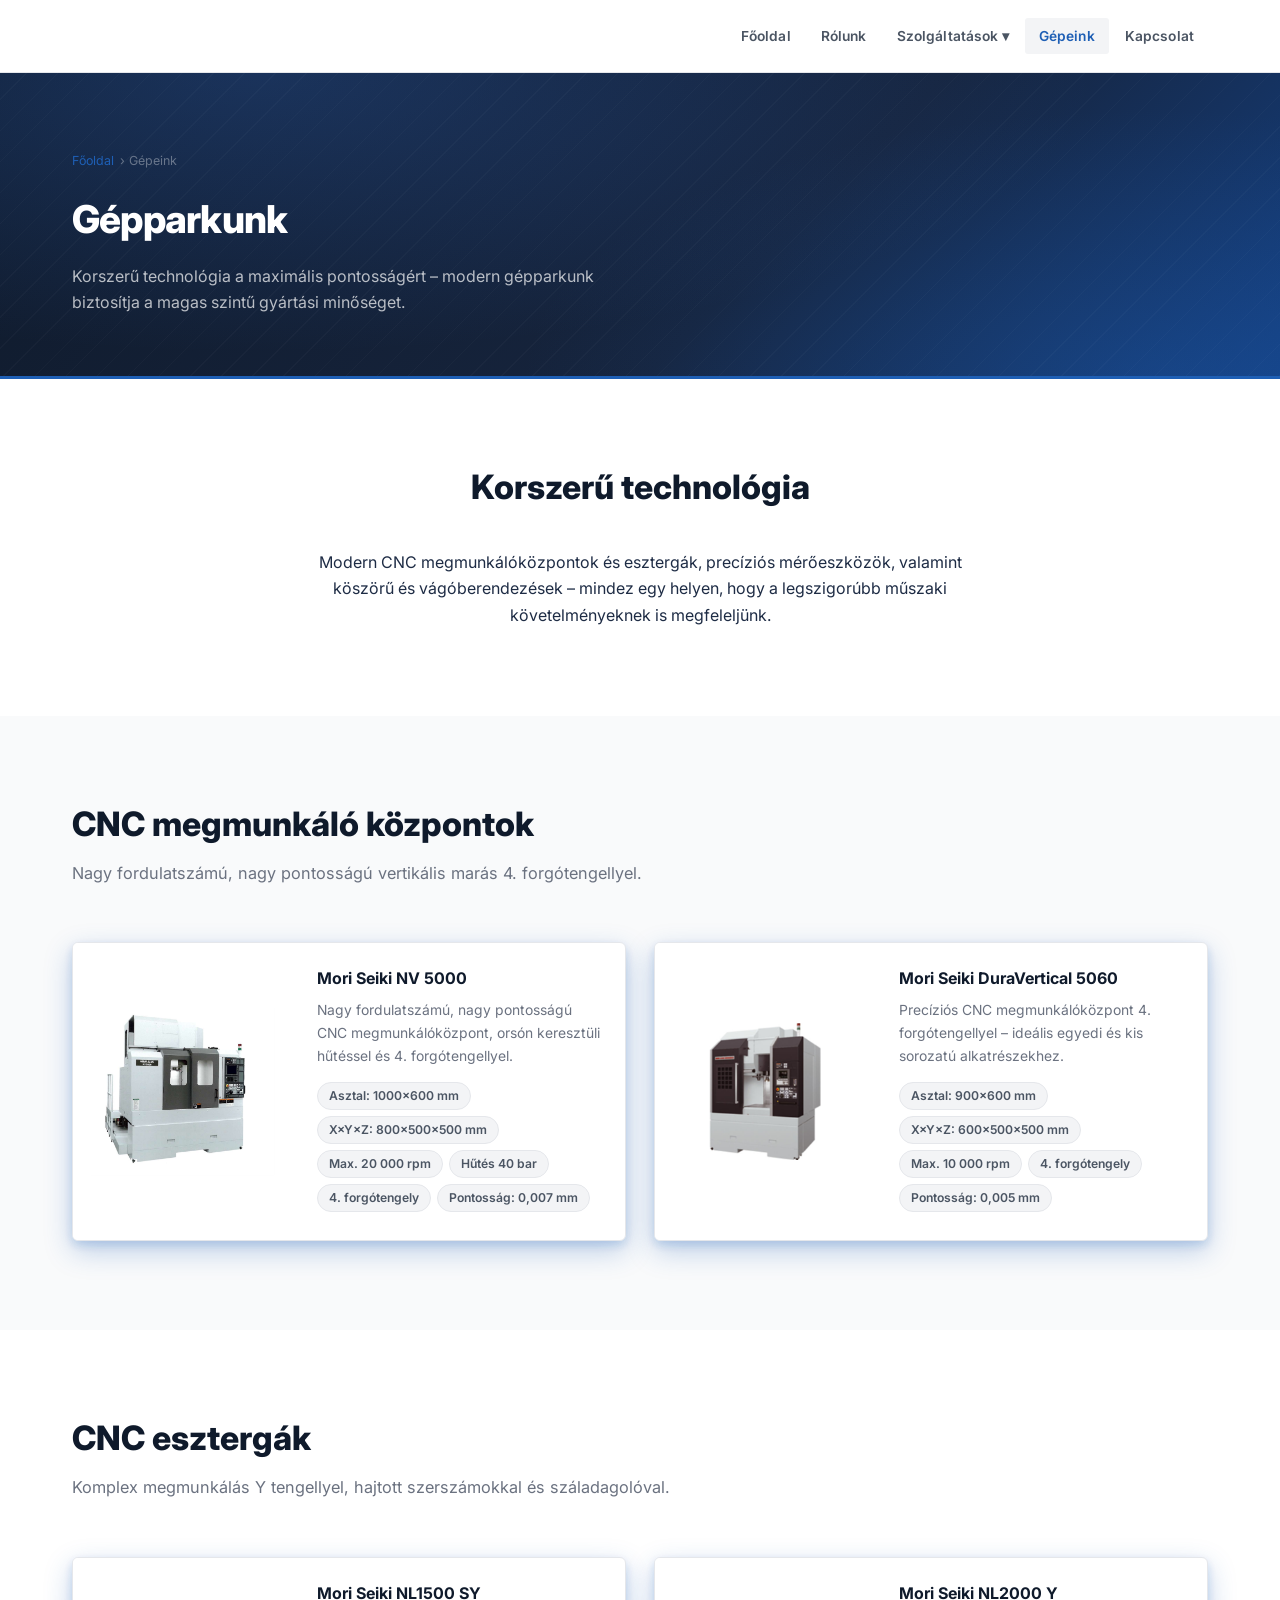
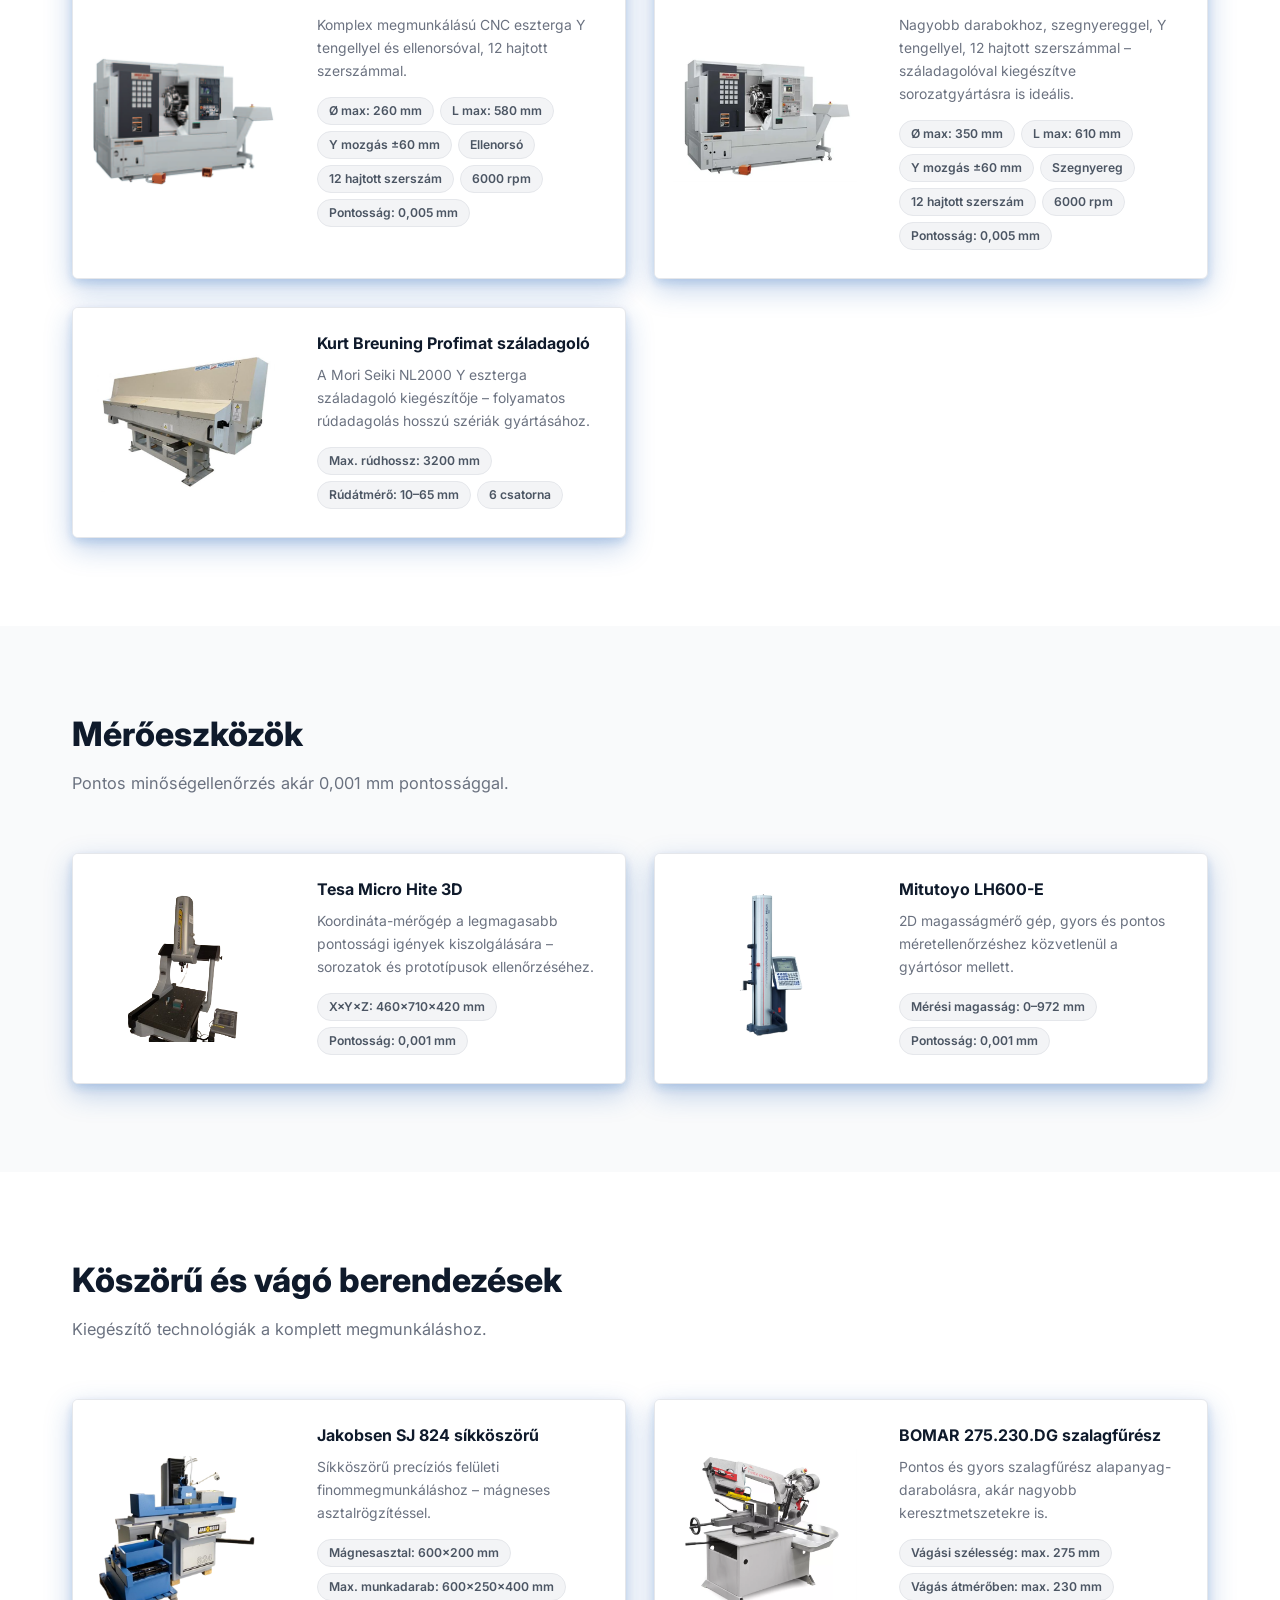
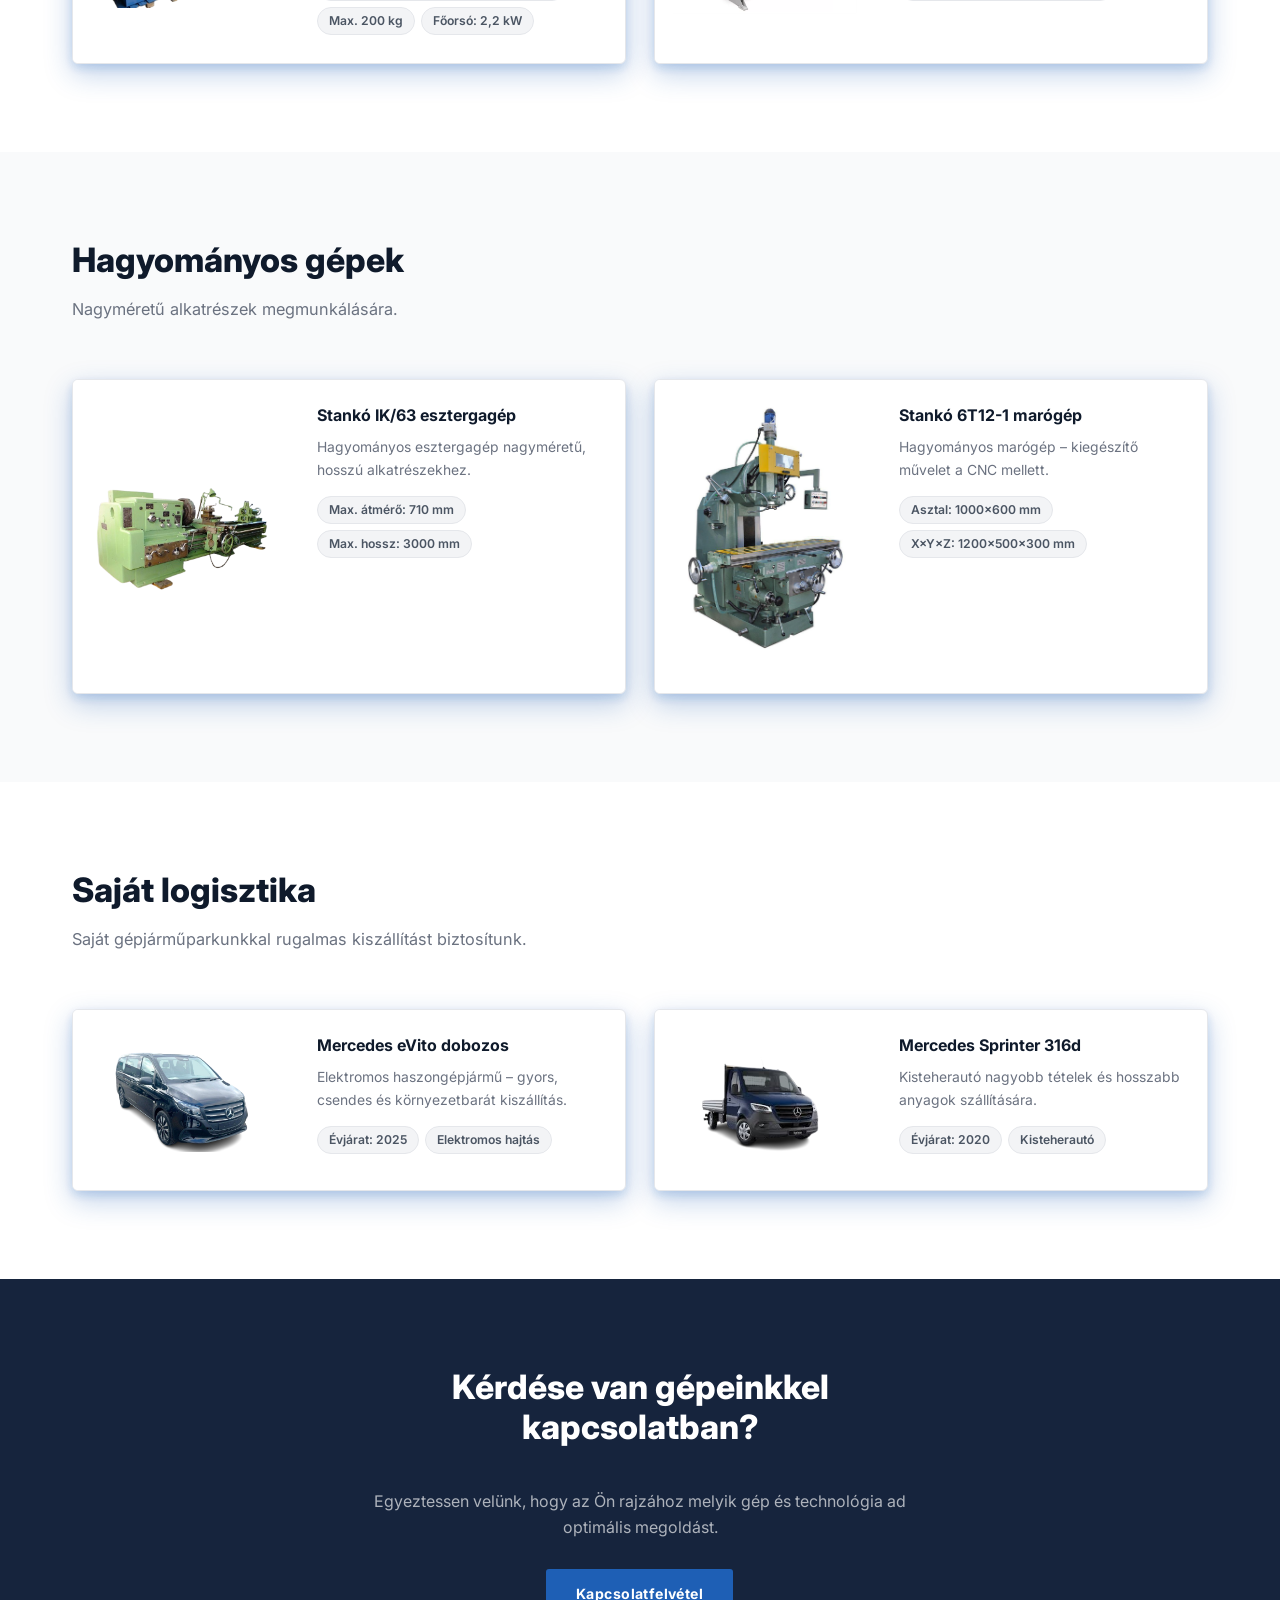
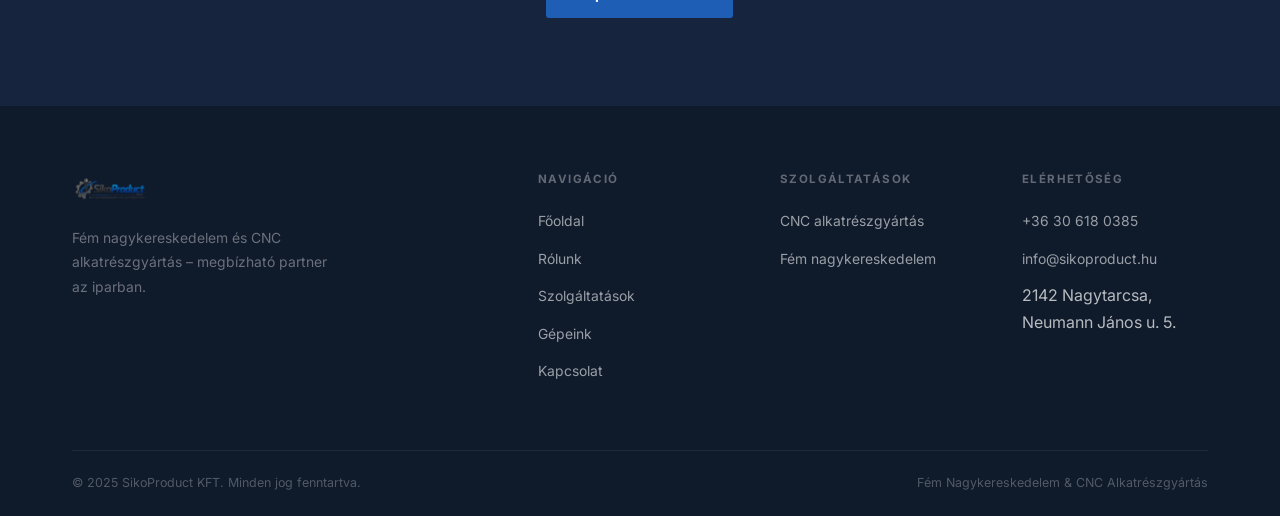
==== commit 44b52cb5: "sjsjsj" ====
--- a/gepeink.html
+++ b/gepeink.html
@@ -1,11 +1,13 @@
 <!DOCTYPE html>
 <html lang="hu">
+
 <head>
   <meta charset="UTF-8">
   <meta name="viewport" content="width=device-width, initial-scale=1.0">
   <title>Gépeink – SikoProduct KFT.</title>
   <link rel="stylesheet" href="css/style.css">
 </head>
+
 <body>
 
   <!-- HEADER -->
@@ -13,7 +15,7 @@
     <div class="container">
       <nav class="navbar">
         <a href="index.html" class="navbar-logo">
-          <img src="images/Sikoproduct_logo_1-removebg-preview.png" alt="SikoProduct KFT. logó">
+          <img src="images/gepek/stanko-6t12-1.jpg" alt="">
         </a>
         <ul class="nav-links" id="navLinks">
           <li><a href="index.html">Főoldal</a></li>
@@ -21,8 +23,7 @@
           <li>
             <a href="szolgaltatasok.html">Szolgáltatások ▾</a>
             <ul class="dropdown-menu">
-              <li><a href="szolgaltatas-1.html">Egyedi alkatrész gyártás</a></li>
-              <li><a href="szolgaltatas-2.html">Széria alkatrész gyártás</a></li>
+              <li><a href="szolgaltatas-1.html">CNC alkatrészgyártás</a></li>
               <li><a href="szolgaltatas-3.html">Fém nagykereskedelem</a></li>
             </ul>
           </li>
@@ -41,7 +42,8 @@
     <div class="container">
       <div class="breadcrumb anim anim-fade"><a href="index.html">Főoldal</a> › Gépeink</div>
       <h1 class="anim anim-fade" style="--d:0.08s">Gépparkunk</h1>
-      <p class="anim anim-fade" style="--d:0.16s">Korszerű technológia a maximális pontosságért – modern gépparkunk biztosítja a magas szintű gyártási minőséget.</p>
+      <p class="anim anim-fade" style="--d:0.16s">Korszerű technológia a maximális pontosságért – modern gépparkunk
+        biztosítja a magas szintű gyártási minőséget.</p>
     </div>
   </section>
 
@@ -51,7 +53,9 @@
       <h2 class="section-title">Korszerű technológia</h2>
       <div class="divider"></div>
       <br>
-      <p style="color:var(--text-muted);">Modern CNC megmunkálóközpontok és esztergák, precíziós mérőeszközök, valamint köszörű és vágóberendezések – mindez egy helyen, hogy a legszigorúbb műszaki követelményeknek is megfeleljünk.</p>
+      <p style="color:var(--text-muted);">Modern CNC megmunkálóközpontok és esztergák, precíziós mérőeszközök, valamint
+        köszörű és vágóberendezések – mindez egy helyen, hogy a legszigorúbb műszaki követelményeknek is megfeleljünk.
+      </p>
     </div>
   </section>
 
@@ -65,11 +69,13 @@
       <div class="machines-grid" data-stagger="0.1">
         <div class="machine-card anim anim-fade">
           <div class="machine-img">
-            <img src="images/Mori Seiki NV 5000 CNC megmunkálóközpont.png" alt="Mori Seiki NV 5000 CNC megmunkálóközpont">
+            <img src="images/Mori Seiki NV 5000 CNC megmunkálóközpont.png"
+              alt="Mori Seiki NV 5000 CNC megmunkálóközpont">
           </div>
           <div class="machine-info">
             <h3>Mori Seiki NV 5000</h3>
-            <p>Nagy fordulatszámú, nagy pontosságú CNC megmunkálóközpont, orsón keresztüli hűtéssel és 4. forgótengellyel.</p>
+            <p>Nagy fordulatszámú, nagy pontosságú CNC megmunkálóközpont, orsón keresztüli hűtéssel és 4.
+              forgótengellyel.</p>
             <div class="machine-spec">
               <span class="spec-tag">Asztal: 1000×600 mm</span>
               <span class="spec-tag">X×Y×Z: 800×500×500 mm</span>
@@ -82,7 +88,8 @@
         </div>
         <div class="machine-card anim anim-fade">
           <div class="machine-img">
-            <img src="images/Mori Seiki DuraVertical 5060 CNC megmunkálóközpont.png" alt="Mori Seiki DuraVertical 5060 CNC megmunkálóközpont">
+            <img src="images/Mori Seiki DuraVertical 5060 CNC megmunkálóközpont.png"
+              alt="Mori Seiki DuraVertical 5060 CNC megmunkálóközpont">
           </div>
           <div class="machine-info">
             <h3>Mori Seiki DuraVertical 5060</h3>
@@ -132,7 +139,8 @@
           </div>
           <div class="machine-info">
             <h3>Mori Seiki NL2000 Y</h3>
-            <p>Nagyobb darabokhoz, szegnyereggel, Y tengellyel, 12 hajtott szerszámmal – száladagolóval kiegészítve sorozatgyártásra is ideális.</p>
+            <p>Nagyobb darabokhoz, szegnyereggel, Y tengellyel, 12 hajtott szerszámmal – száladagolóval kiegészítve
+              sorozatgyártásra is ideális.</p>
             <div class="machine-spec">
               <span class="spec-tag">Ø max: 350 mm</span>
               <span class="spec-tag">L max: 610 mm</span>
@@ -150,7 +158,8 @@
           </div>
           <div class="machine-info">
             <h3>Kurt Breuning Profimat száladagoló</h3>
-            <p>A Mori Seiki NL2000 Y eszterga száladagoló kiegészítője – folyamatos rúdadagolás hosszú szériák gyártásához.</p>
+            <p>A Mori Seiki NL2000 Y eszterga száladagoló kiegészítője – folyamatos rúdadagolás hosszú szériák
+              gyártásához.</p>
             <div class="machine-spec">
               <span class="spec-tag">Max. rúdhossz: 3200 mm</span>
               <span class="spec-tag">Rúdátmérő: 10–65 mm</span>
@@ -172,11 +181,13 @@
       <div class="machines-grid" data-stagger="0.1">
         <div class="machine-card anim anim-fade">
           <div class="machine-img">
-            <img src="images/Tesa_Micro_Hite_3D_koordináta-mérőgép-removebg-preview.png" alt="Tesa Micro Hite 3D koordináta-mérőgép" style="max-width:80%; max-height:80%;">
+            <img src="images/Tesa_Micro_Hite_3D_koordináta-mérőgép-removebg-preview.png"
+              alt="Tesa Micro Hite 3D koordináta-mérőgép" style="max-width:80%; max-height:80%;">
           </div>
           <div class="machine-info">
             <h3>Tesa Micro Hite 3D</h3>
-            <p>Koordináta-mérőgép a legmagasabb pontossági igények kiszolgálására – sorozatok és prototípusok ellenőrzéséhez.</p>
+            <p>Koordináta-mérőgép a legmagasabb pontossági igények kiszolgálására – sorozatok és prototípusok
+              ellenőrzéséhez.</p>
             <div class="machine-spec">
               <span class="spec-tag">X×Y×Z: 460×710×420 mm</span>
               <span class="spec-tag">Pontosság: 0,001 mm</span>
@@ -185,7 +196,8 @@
         </div>
         <div class="machine-card anim anim-fade">
           <div class="machine-img">
-            <img src="images/Mitutoyo_LH600-E_2D_magasságmérő_gép-removebg-preview.png" alt="Mitutoyo LH600-E 2D magasságmérő">
+            <img src="images/Mitutoyo_LH600-E_2D_magasságmérő_gép-removebg-preview.png"
+              alt="Mitutoyo LH600-E 2D magasságmérő">
           </div>
           <div class="machine-info">
             <h3>Mitutoyo LH600-E</h3>
@@ -249,18 +261,8 @@
 
       <div class="machines-grid" data-stagger="0.1">
         <div class="machine-card anim anim-fade">
-          <div class="machine-img machine-img--icon">
-            <svg viewBox="0 0 80 80" fill="none" xmlns="http://www.w3.org/2000/svg" width="90" height="90">
-              <rect x="8" y="34" width="64" height="12" rx="3" fill="#cbd5e1"/>
-              <rect x="8" y="34" width="64" height="5" rx="2" fill="#94a3b8"/>
-              <circle cx="20" cy="40" r="10" stroke="#475569" stroke-width="3" fill="#e2e8f0"/>
-              <circle cx="20" cy="40" r="4" fill="#475569"/>
-              <circle cx="60" cy="40" r="7" stroke="#475569" stroke-width="3" fill="#e2e8f0"/>
-              <rect x="32" y="20" width="6" height="20" rx="2" fill="#64748b"/>
-              <rect x="28" y="16" width="14" height="6" rx="2" fill="#475569"/>
-              <rect x="10" y="46" width="60" height="18" rx="3" fill="#e2e8f0" stroke="#cbd5e1" stroke-width="1.5"/>
-              <rect x="16" y="50" width="10" height="8" rx="1" fill="#94a3b8"/>
-            </svg>
+          <div class="machine-img">
+            <img src="images/Stankó_IK63_esztergagép-removebg-preview.png" alt="Stankó IK/63 esztergagép">
           </div>
           <div class="machine-info">
             <h3>Stankó IK/63 esztergagép</h3>
@@ -272,16 +274,8 @@
           </div>
         </div>
         <div class="machine-card anim anim-fade">
-          <div class="machine-img machine-img--icon">
-            <svg viewBox="0 0 80 80" fill="none" xmlns="http://www.w3.org/2000/svg" width="90" height="90">
-              <rect x="20" y="50" width="40" height="16" rx="3" fill="#e2e8f0" stroke="#cbd5e1" stroke-width="1.5"/>
-              <rect x="30" y="54" width="20" height="8" rx="1" fill="#94a3b8"/>
-              <rect x="36" y="20" width="8" height="32" rx="2" fill="#64748b"/>
-              <rect x="28" y="14" width="24" height="10" rx="3" fill="#475569"/>
-              <rect x="38" y="10" width="4" height="6" rx="1" fill="#94a3b8"/>
-              <rect x="14" y="48" width="52" height="5" rx="2" fill="#94a3b8"/>
-              <circle cx="40" cy="38" r="5" fill="#cbd5e1" stroke="#475569" stroke-width="2"/>
-            </svg>
+          <div class="machine-img">
+            <img src="images/Stankó 6T12-1 marógép.jpg" alt="Stankó 6T12-1 marógép">
           </div>
           <div class="machine-info">
             <h3>Stankó 6T12-1 marógép</h3>
@@ -319,7 +313,7 @@
         </div>
         <div class="machine-card anim anim-fade">
           <div class="machine-img">
-            <img src="images/mercedes_sprinter-removebg-preview.png" alt="Mercedes Sprinter 316d">
+            <img src="images/Mercedes_Benz_316d-removebg-preview.png" alt="Mercedes Benz 316d">
           </div>
           <div class="machine-info">
             <h3>Mercedes Sprinter 316d</h3>
@@ -340,7 +334,8 @@
       <h2 class="section-title">Kérdése van gépeinkkel kapcsolatban?</h2>
       <div class="divider"></div>
       <br>
-      <p style="color:rgba(255,255,255,0.65); margin-bottom:28px;">Egyeztessen velünk, hogy az Ön rajzához melyik gép és technológia ad optimális megoldást.</p>
+      <p style="color:rgba(255,255,255,0.65); margin-bottom:28px;">Egyeztessen velünk, hogy az Ön rajzához melyik gép és
+        technológia ad optimális megoldást.</p>
       <a href="kapcsolat.html" class="btn btn-primary">Kapcsolatfelvétel</a>
     </div>
   </section>
@@ -366,8 +361,7 @@
         <div class="footer-col">
           <h4>Szolgáltatások</h4>
           <ul>
-            <li><a href="szolgaltatas-1.html">Egyedi alkatrész gyártás</a></li>
-            <li><a href="szolgaltatas-2.html">Széria alkatrész gyártás</a></li>
+            <li><a href="szolgaltatas-1.html">CNC alkatrészgyártás</a></li>
             <li><a href="szolgaltatas-3.html">Fém nagykereskedelem</a></li>
           </ul>
         </div>
@@ -375,7 +369,7 @@
           <h4>Elérhetőség</h4>
           <ul>
             <li><a href="tel:+36306180385">+36 30 618 0385</a></li>
-            <li><a href="mailto:sikoproduct@gmail.com">sikoproduct@gmail.com</a></li>
+            <li><a href="mailto:info@sikoproduct.hu">info@sikoproduct.hu</a></li>
             <li>2142 Nagytarcsa,<br>Neumann János u. 5.</li>
           </ul>
         </div>
@@ -389,4 +383,5 @@
 
   <script src="js/main.js"></script>
 </body>
-</html>
+
+</html>
--- a/css/style.css
+++ b/css/style.css
@@ -5,9 +5,9 @@
 @import url('https://fonts.googleapis.com/css2?family=Inter:wght@300;400;500;600;700;800&display=swap');
 
 :root {
-  --black: #1a2228;
-  --charcoal: #293338;
-  --grey-800: #2d3040;
+  --black: #0f1a2b;
+  --charcoal: #16243d;
+  --grey-800: #1e2c45;
   --grey-600: #4b5563;
   --grey-500: #6b7280;
   --grey-300: #d1d5db;
@@ -15,15 +15,39 @@
   --grey-100: #f3f4f6;
   --grey-50: #f9fafb;
   --white: #ffffff;
-  --accent: #0891b2;
-  --accent-light: #06b6d4;
+  --accent: #1e5fb5;
+  --accent-light: #3b82f6;
+  --accent-dark: #143f80;
   --radius: 3px;
   --radius-md: 6px;
   --radius-lg: 10px;
   --transition: 0.2s ease;
-  --shadow-sm: 0 1px 4px rgba(0, 0, 0, 0.08);
-  --shadow: 0 2px 16px rgba(0, 0, 0, 0.10);
-  --shadow-lg: 0 8px 40px rgba(0, 0, 0, 0.14);
+  --shadow-sm: 0 1px 4px rgba(15, 26, 43, 0.08);
+  --shadow: 0 2px 16px rgba(15, 26, 43, 0.10);
+  --shadow-lg: 0 8px 40px rgba(15, 26, 43, 0.16);
+}
+
+/* ---------- Page entrance ---------- */
+@keyframes pageEnter {
+  from {
+    opacity: 0;
+    transform: translateY(10px);
+  }
+
+  to {
+    opacity: 1;
+    transform: none;
+  }
+}
+
+body {
+  animation: pageEnter 0.7s cubic-bezier(0.2, 0.8, 0.2, 1) both;
+}
+
+@media (prefers-reduced-motion: reduce) {
+  body {
+    animation: none;
+  }
 }
 
 /* ---------- Scroll-reveal animations ---------- */
@@ -97,6 +121,7 @@
   scroll-behavior: smooth;
   font-size: 16px;
   overflow-y: scroll;
+  overflow-x: hidden;
   scroll-padding-top: 72px;
 }
 
@@ -106,6 +131,20 @@
   background: var(--white);
   line-height: 1.65;
   -webkit-font-smoothing: antialiased;
+  overflow-x: hidden;
+  width: 100%;
+}
+
+*,
+*::before,
+*::after {
+  box-sizing: border-box;
+}
+
+img,
+svg,
+video {
+  max-width: 100%;
 }
 
 img {
@@ -249,6 +288,83 @@
 .btn-outline-dark:hover {
   border-color: var(--grey-800);
   background: var(--grey-50);
+}
+
+/* ---------- CTA gomb (kiemelt ajanlatkeres) ---------- */
+.btn-cta {
+  display: inline-flex;
+  align-items: center;
+  gap: 10px;
+  padding: 18px 40px;
+  font-size: 1.05rem;
+  font-weight: 800;
+  letter-spacing: 0.02em;
+  text-transform: uppercase;
+  color: #fff;
+  background: linear-gradient(135deg, var(--accent-light), var(--accent));
+  border-radius: 999px;
+  border: none;
+  cursor: pointer;
+  position: relative;
+  box-shadow: 0 10px 28px rgba(30, 95, 181, 0.5), 0 4px 10px rgba(30, 95, 181, 0.3);
+  transition: transform 0.25s ease, box-shadow 0.25s ease, background 0.25s ease;
+  overflow: hidden;
+  z-index: 1;
+  animation: ctaPulse 2.4s ease-in-out infinite;
+}
+
+.btn-cta::after {
+  content: '';
+  position: absolute;
+  inset: 0;
+  background: linear-gradient(120deg,
+      transparent 30%,
+      rgba(255, 255, 255, 0.5) 50%,
+      transparent 70%);
+  transform: translateX(-100%);
+  transition: transform 0.6s ease;
+  z-index: -1;
+}
+
+.btn-cta:hover {
+  transform: translateY(-3px) scale(1.03);
+  box-shadow: 0 16px 40px rgba(30, 95, 181, 0.6), 0 6px 14px rgba(30, 95, 181, 0.4);
+  background: linear-gradient(135deg, var(--accent), var(--accent-dark));
+}
+
+.btn-cta:hover::after {
+  transform: translateX(100%);
+}
+
+.btn-cta:active {
+  transform: translateY(-1px) scale(1.01);
+}
+
+.btn-cta .arrow {
+  display: inline-block;
+  transition: transform 0.25s ease;
+}
+
+.btn-cta:hover .arrow {
+  transform: translateX(4px);
+}
+
+@keyframes ctaPulse {
+
+  0%,
+  100% {
+    box-shadow: 0 10px 28px rgba(30, 95, 181, 0.5), 0 4px 10px rgba(30, 95, 181, 0.3), 0 0 0 0 rgba(59, 130, 246, 0.55);
+  }
+
+  50% {
+    box-shadow: 0 10px 28px rgba(30, 95, 181, 0.5), 0 4px 10px rgba(30, 95, 181, 0.3), 0 0 0 14px rgba(59, 130, 246, 0);
+  }
+}
+
+@media (prefers-reduced-motion: reduce) {
+  .btn-cta {
+    animation: none;
+  }
 }
 
 /* ---------- NAVBAR ---------- */
@@ -345,19 +461,53 @@
 /* Hamburger */
 .hamburger {
   display: none;
-  flex-direction: column;
-  gap: 5px;
   cursor: pointer;
-  padding: 6px;
+  width: 32px;
+  height: 32px;
+  position: relative;
+  z-index: 1001;
+  background: transparent;
+  border: none;
+  padding: 0;
 }
 
 .hamburger span {
   display: block;
+  position: absolute;
+  left: 4px;
   width: 24px;
   height: 2px;
   background: var(--charcoal);
   border-radius: 1px;
-  transition: var(--transition);
+  transition: transform 0.3s ease, opacity 0.2s ease, top 0.3s ease;
+  transform-origin: center center;
+}
+
+.hamburger span:nth-child(1) {
+  top: 9px;
+}
+
+.hamburger span:nth-child(2) {
+  top: 15px;
+}
+
+.hamburger span:nth-child(3) {
+  top: 21px;
+}
+
+.hamburger.open span:nth-child(1) {
+  top: 15px;
+  transform: rotate(45deg);
+}
+
+.hamburger.open span:nth-child(2) {
+  opacity: 0;
+  transform: scaleX(0);
+}
+
+.hamburger.open span:nth-child(3) {
+  top: 15px;
+  transform: rotate(-45deg);
 }
 
 /* ---------- HERO ---------- */
@@ -814,9 +964,32 @@
 
 /* ---------- PAGE HERO ---------- */
 .page-hero {
-  background: var(--charcoal);
-  padding: 72px 0 56px;
+  background:
+    radial-gradient(1200px 400px at 20% 0%, rgba(59, 130, 246, 0.22), transparent 70%),
+    radial-gradient(900px 380px at 90% 100%, rgba(30, 95, 181, 0.28), transparent 70%),
+    linear-gradient(135deg, var(--black) 0%, var(--charcoal) 60%, var(--accent-dark) 100%);
+  padding: 78px 0 60px;
   color: var(--white);
+  position: relative;
+  overflow: hidden;
+  border-bottom: 3px solid var(--accent);
+}
+
+.page-hero::before {
+  content: '';
+  position: absolute;
+  inset: 0;
+  background-image: repeating-linear-gradient(-45deg,
+      rgba(255, 255, 255, 0.025) 0px,
+      rgba(255, 255, 255, 0.025) 1px,
+      transparent 1px,
+      transparent 22px);
+  pointer-events: none;
+}
+
+.page-hero>.container {
+  position: relative;
+  z-index: 1;
 }
 
 .page-hero h1 {
@@ -828,7 +1001,7 @@
 
 .page-hero p {
   font-size: 1rem;
-  color: rgba(255, 255, 255, 0.55);
+  color: rgba(255, 255, 255, 0.7);
   max-width: 560px;
 }
 
@@ -869,11 +1042,11 @@
   border: 1px solid var(--grey-200);
   transition: var(--transition);
   background: var(--white);
-  box-shadow: 0 6px 20px rgba(26, 58, 107, 0.12);
+  box-shadow: 0 10px 28px rgba(30, 95, 181, 0.28), 0 4px 10px rgba(30, 95, 181, 0.18);
 }
 
 .machine-card:hover {
-  box-shadow: 0 10px 28px rgba(26, 58, 107, 0.22);
+  box-shadow: 0 16px 40px rgba(30, 95, 181, 0.4), 0 6px 14px rgba(30, 95, 181, 0.25);
   transform: translateY(-3px);
 }
 
@@ -905,9 +1078,18 @@
 }
 
 @media (max-width: 600px) {
+  .machines-grid {
+    grid-template-columns: 1fr;
+    justify-items: center;
+  }
+
   .machine-card {
     flex-direction: column;
-  }
+    width: 100%;
+    max-width: 420px;
+    margin: 0 auto;
+  }
+
   .machine-img {
     flex: 0 0 auto;
     width: 100%;
@@ -1300,23 +1482,34 @@
   }
 
   .nav-links {
-    display: none;
     position: fixed;
     top: 72px;
     left: 0;
     right: 0;
     bottom: 0;
+    width: 100%;
     background: var(--white);
     flex-direction: column;
     padding: 20px 24px;
     gap: 4px;
     overflow-y: auto;
-    z-index: 999;
+    -webkit-overflow-scrolling: touch;
+    z-index: 1000;
     border-top: 1px solid var(--grey-200);
+    transform: translateX(100%);
+    transition: transform 0.3s ease;
+    visibility: hidden;
+    opacity: 1;
+    display: flex;
   }
 
   .nav-links.open {
-    display: flex;
+    transform: translateX(0);
+    visibility: visible;
+  }
+
+  body.menu-open {
+    overflow: hidden;
   }
 
   .nav-links>li>a {
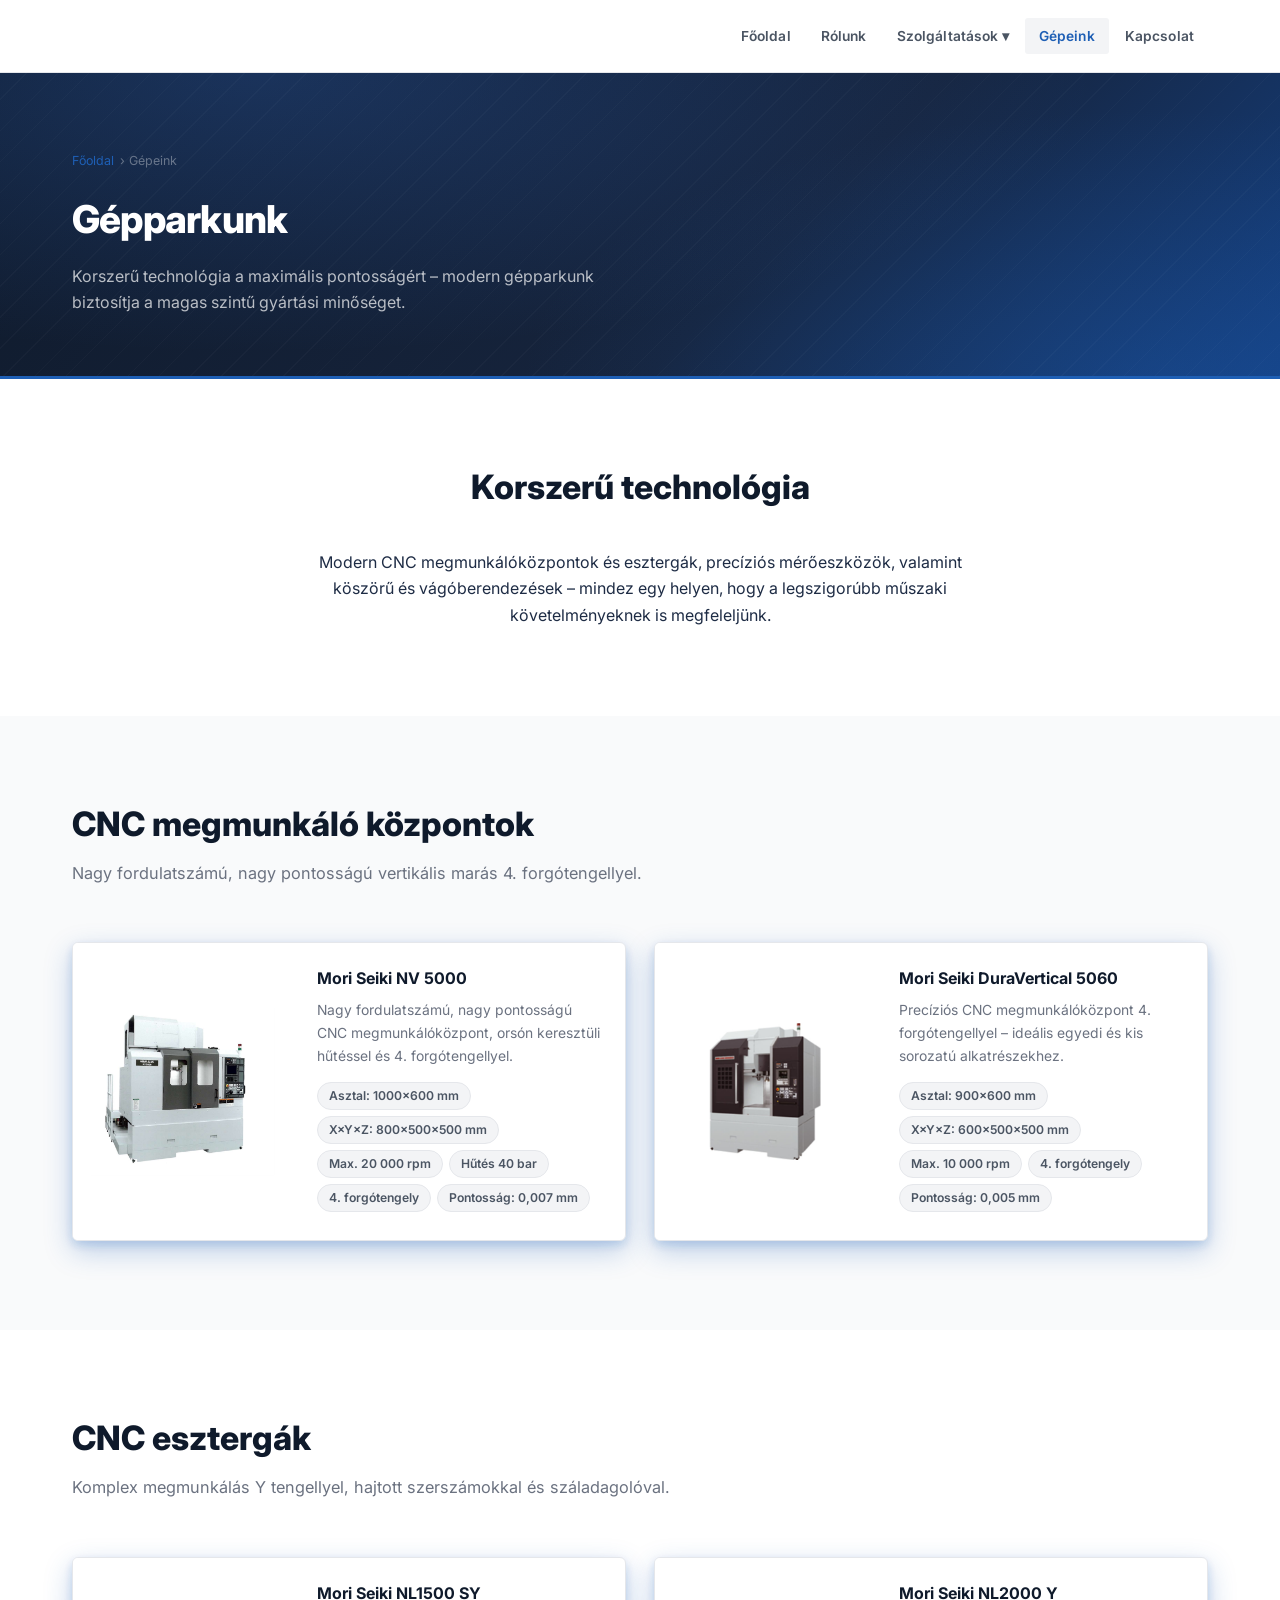
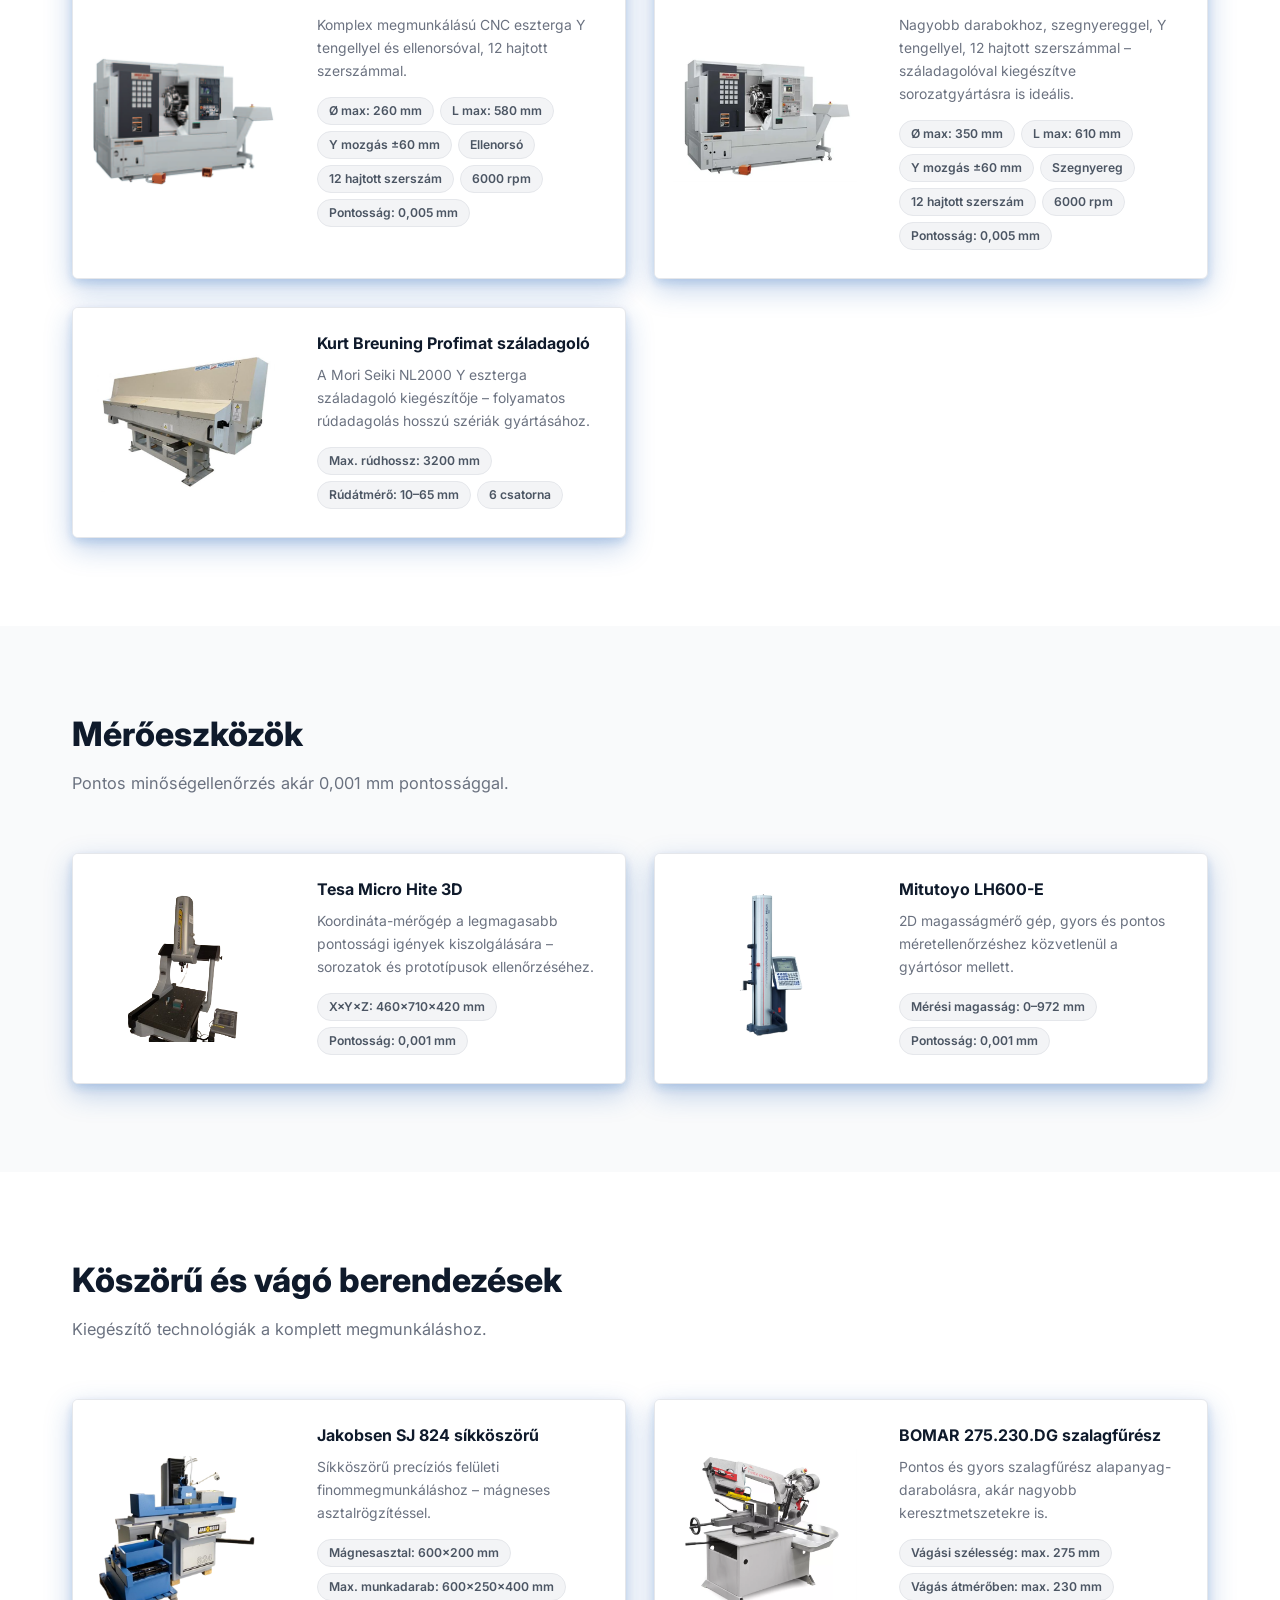
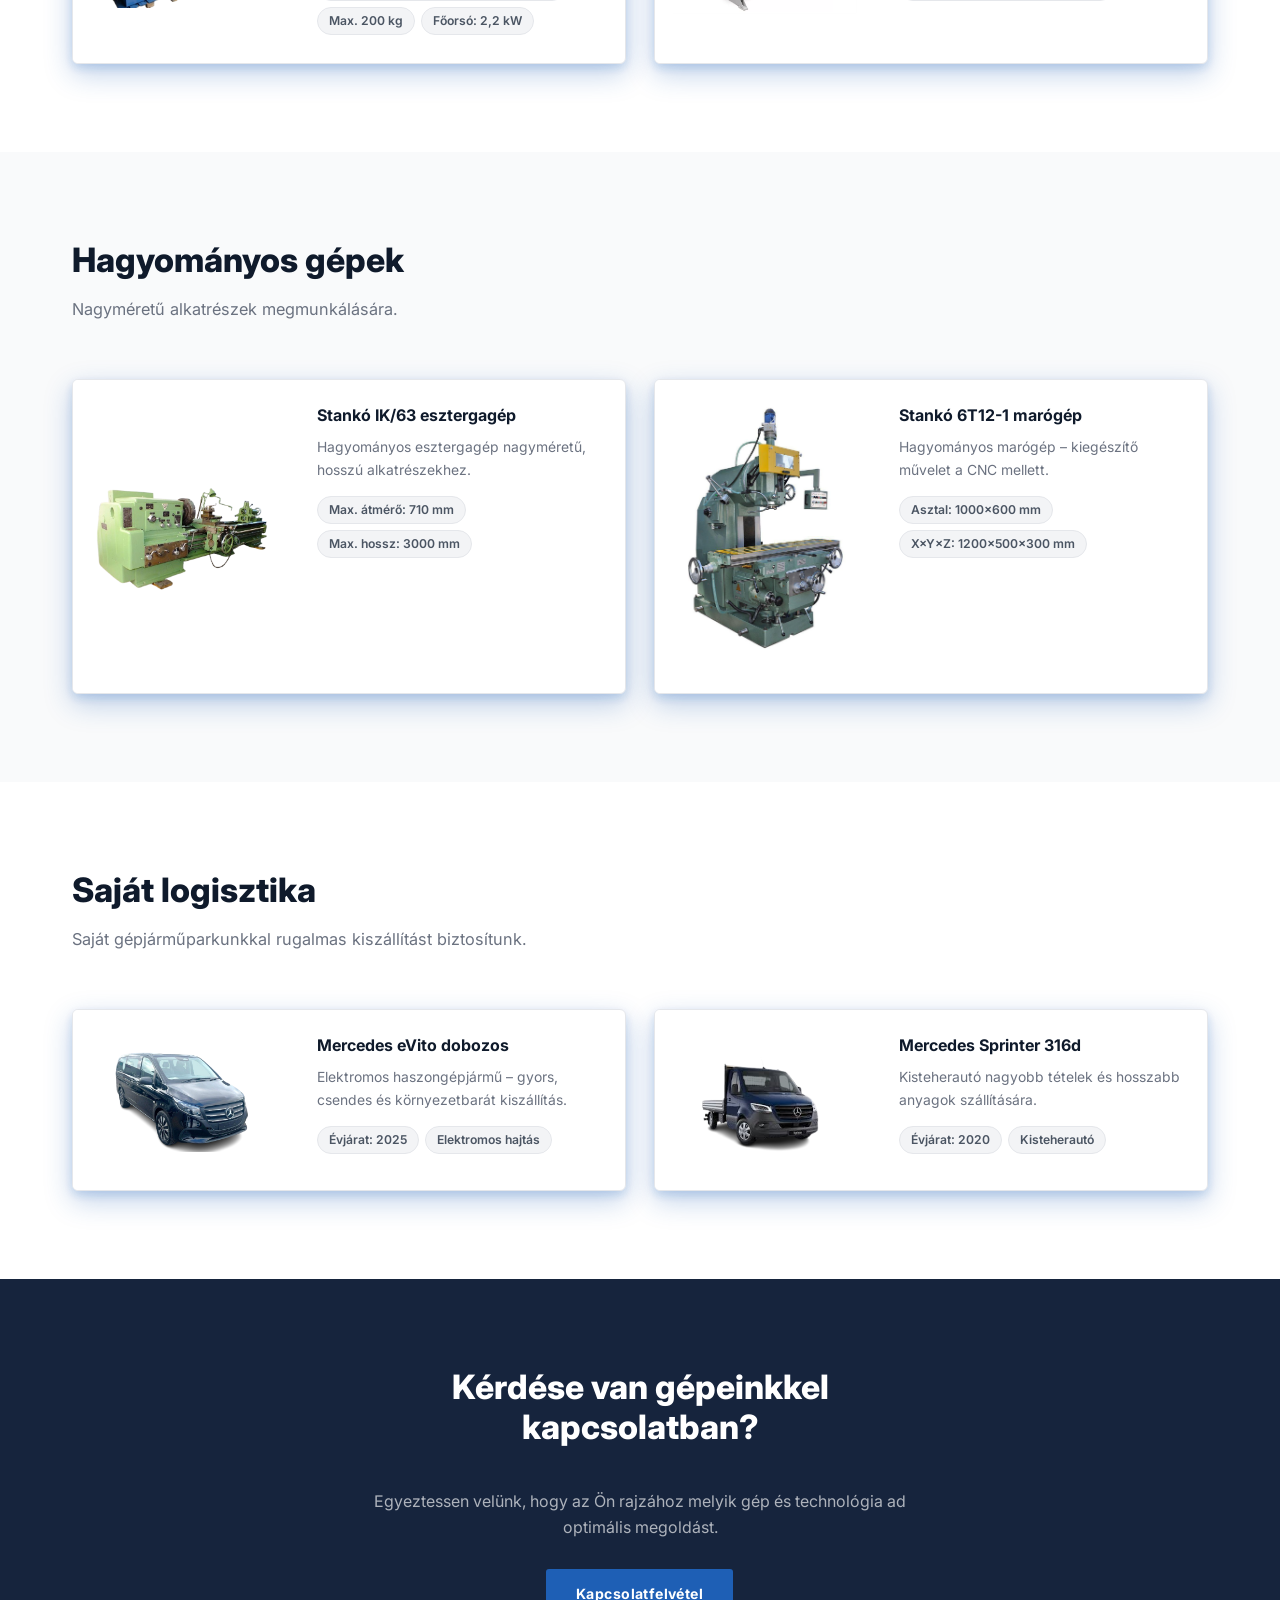
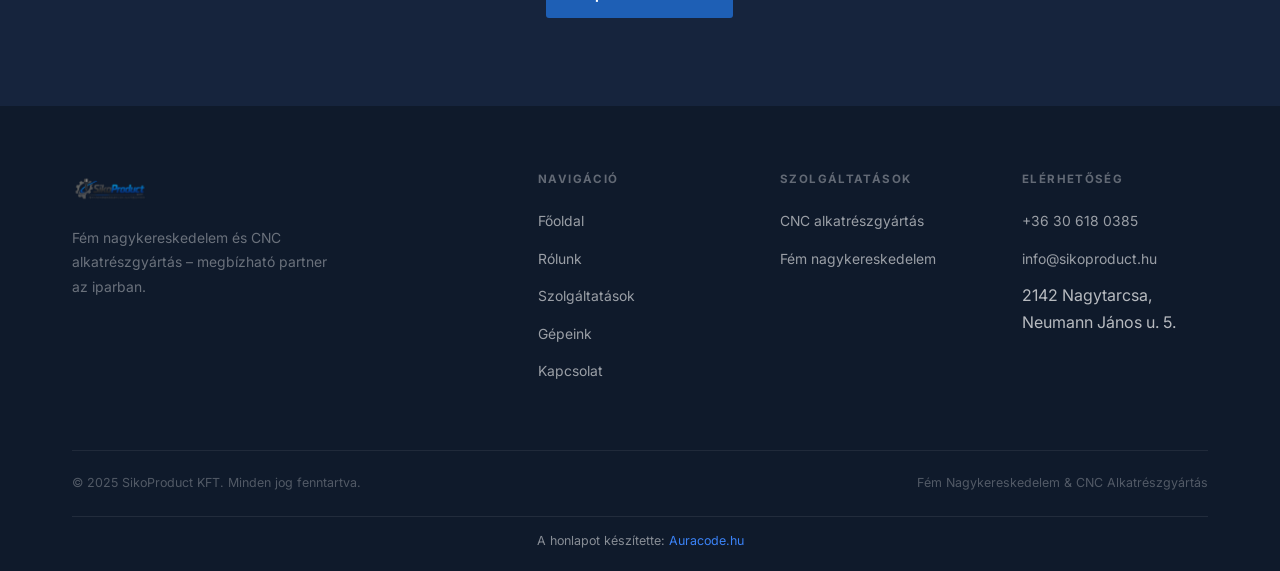
==== commit 87a790c1: "ugg" ====
--- a/gepeink.html
+++ b/gepeink.html
@@ -378,6 +378,7 @@
         <span>© 2025 SikoProduct KFT. Minden jog fenntartva.</span>
         <span>Fém Nagykereskedelem & CNC Alkatrészgyártás</span>
       </div>
+      <div class="footer-credit" style="padding:14px 0 20px; border-top:1px solid rgba(255,255,255,0.08); text-align:center; font-size:0.78rem; color:rgba(255,255,255,0.5);">A honlapot készítette: <a href="https://auracode.hu" target="_blank" rel="noopener" style="color:#3b82f6; text-decoration:none;">Auracode.hu</a></div>
     </div>
   </footer>
 
--- a/css/style.css
+++ b/css/style.css
@@ -962,6 +962,24 @@
   color: rgba(255, 255, 255, 0.28);
 }
 
+.footer-credit {
+  padding: 10px 0 18px;
+  border-top: 1px solid rgba(255, 255, 255, 0.06);
+  text-align: center;
+  font-size: 0.74rem;
+  color: rgba(255, 255, 255, 0.28);
+}
+
+.footer-credit a {
+  color: rgba(255, 255, 255, 0.55);
+  text-decoration: none;
+  transition: color var(--transition);
+}
+
+.footer-credit a:hover {
+  color: var(--accent-light);
+}
+
 /* ---------- PAGE HERO ---------- */
 .page-hero {
   background:
@@ -1640,4 +1658,143 @@
   .cta-band {
     padding: 56px 0;
   }
+}
+
+/* ---------- Stripes decor (replaces service detail image) ---------- */
+.service-detail-section {
+  overflow-x: clip;
+}
+
+.stripes-decor {
+  position: relative;
+  aspect-ratio: 4 / 3;
+  pointer-events: none;
+  opacity: 1;
+  clip-path: inset(0 -100vw 0 0);
+}
+
+.stripes-decor .stripe {
+  position: absolute;
+  left: 0;
+  width: 100%;
+  height: 8px;
+  background: #1a2744;
+  border-radius: 0;
+  transform-origin: center;
+  transform: translate3d(100vw, 0, 0) rotate(-40deg);
+  transition: transform 1.1s cubic-bezier(0.22, 0.78, 0.22, 1);
+  transition-delay: calc(var(--i, 0) * 140ms);
+  will-change: transform;
+}
+
+.stripes-decor.is-visible .stripe {
+  transform: translate3d(0, 0, 0) rotate(-40deg);
+}
+
+@media (prefers-reduced-motion: reduce) {
+  .stripes-decor .stripe {
+    transition: none;
+    transform: translate3d(0, 0, 0) rotate(-40deg);
+  }
+}
+
+/* ---------- Blueprint gear decor (CNC service) ---------- */
+.blueprint-decor {
+  position: relative;
+  aspect-ratio: 4 / 3;
+  pointer-events: none;
+  overflow: hidden;
+  opacity: 1;
+}
+
+.blueprint-decor .bp-svg {
+  width: 100%;
+  height: 100%;
+  display: block;
+}
+
+.blueprint-decor .bp-cross,
+.blueprint-decor .bp-center,
+.blueprint-decor .bp-dim {
+  opacity: 0;
+  transition: opacity 0.55s ease-out;
+}
+
+.blueprint-decor .bp-pitch,
+.blueprint-decor .bp-hub,
+.blueprint-decor .bp-hole {
+  stroke-dasharray: 100;
+  stroke-dashoffset: 100;
+  transition: stroke-dashoffset 0.95s cubic-bezier(0.4, 0, 0.2, 1);
+}
+
+.blueprint-decor .tooth {
+  stroke-dasharray: 100;
+  stroke-dashoffset: 100;
+  transition: stroke-dashoffset 0.6s cubic-bezier(0.4, 0, 0.2, 1);
+  transition-delay: calc(0.45s + var(--i, 0) * 100ms);
+}
+
+.blueprint-decor.is-visible .bp-cross {
+  opacity: 1;
+  transition-delay: 0.05s;
+}
+
+.blueprint-decor.is-visible .bp-pitch {
+  stroke-dashoffset: 0;
+  transition-delay: 0.2s;
+}
+
+.blueprint-decor.is-visible .tooth {
+  stroke-dashoffset: 0;
+}
+
+.blueprint-decor.is-visible .bp-hub {
+  stroke-dashoffset: 0;
+  transition-delay: 1.75s;
+}
+
+.blueprint-decor.is-visible .bp-hole {
+  stroke-dashoffset: 0;
+  transition-delay: 1.95s;
+}
+
+.blueprint-decor.is-visible .bp-center {
+  opacity: 1;
+  transition-delay: 2.15s;
+}
+
+.blueprint-decor.is-visible .bp-dim {
+  opacity: 1;
+  transition-delay: 2.2s;
+}
+
+@media (prefers-reduced-motion: reduce) {
+  .blueprint-decor .tooth,
+  .blueprint-decor .bp-pitch,
+  .blueprint-decor .bp-hub,
+  .blueprint-decor .bp-hole {
+    transition: none;
+    stroke-dashoffset: 0;
+  }
+  .blueprint-decor .bp-cross,
+  .blueprint-decor .bp-center,
+  .blueprint-decor .bp-dim {
+    transition: none;
+    opacity: 1;
+  }
+}
+
+@media (max-width: 768px) {
+  .stripes-decor {
+    aspect-ratio: 16 / 9;
+    max-width: 520px;
+    margin: 0 auto;
+  }
+
+  .blueprint-decor {
+    aspect-ratio: 16 / 10;
+    max-width: 540px;
+    margin: 0 auto;
+  }
 }
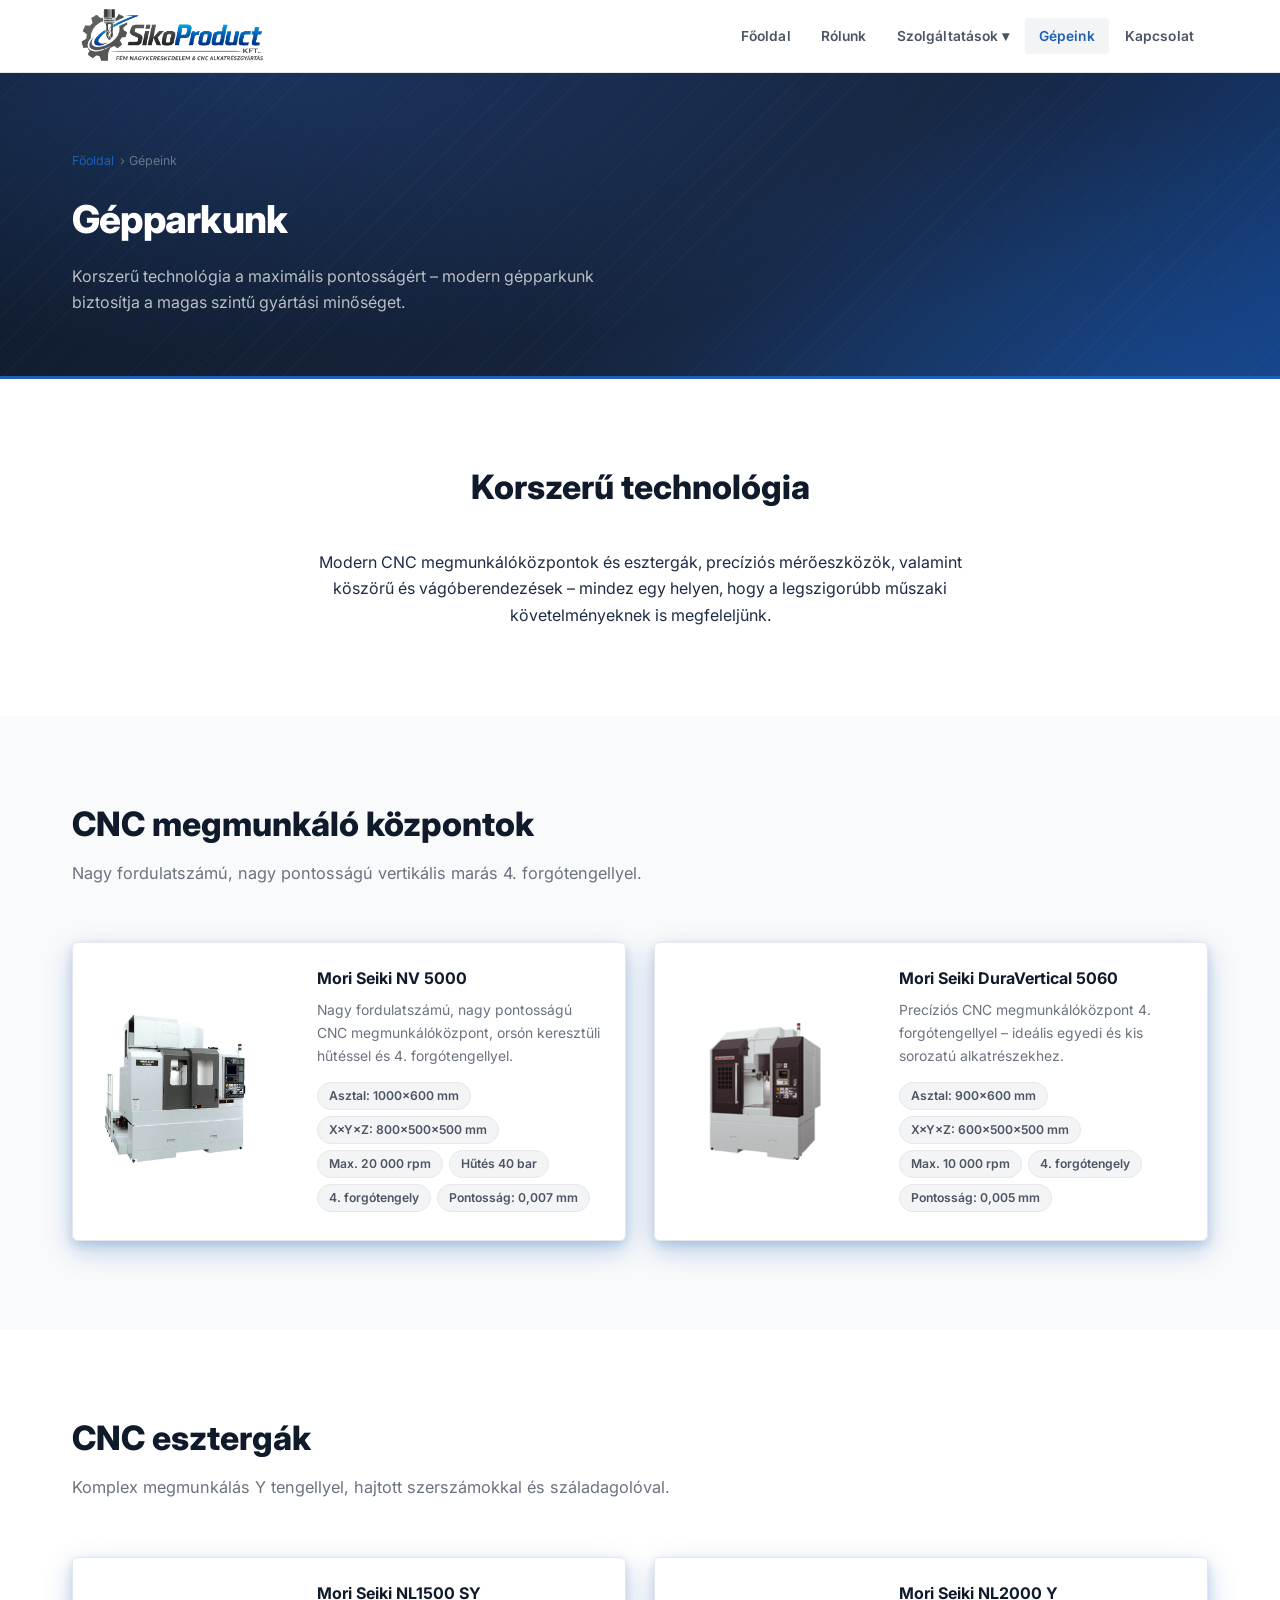
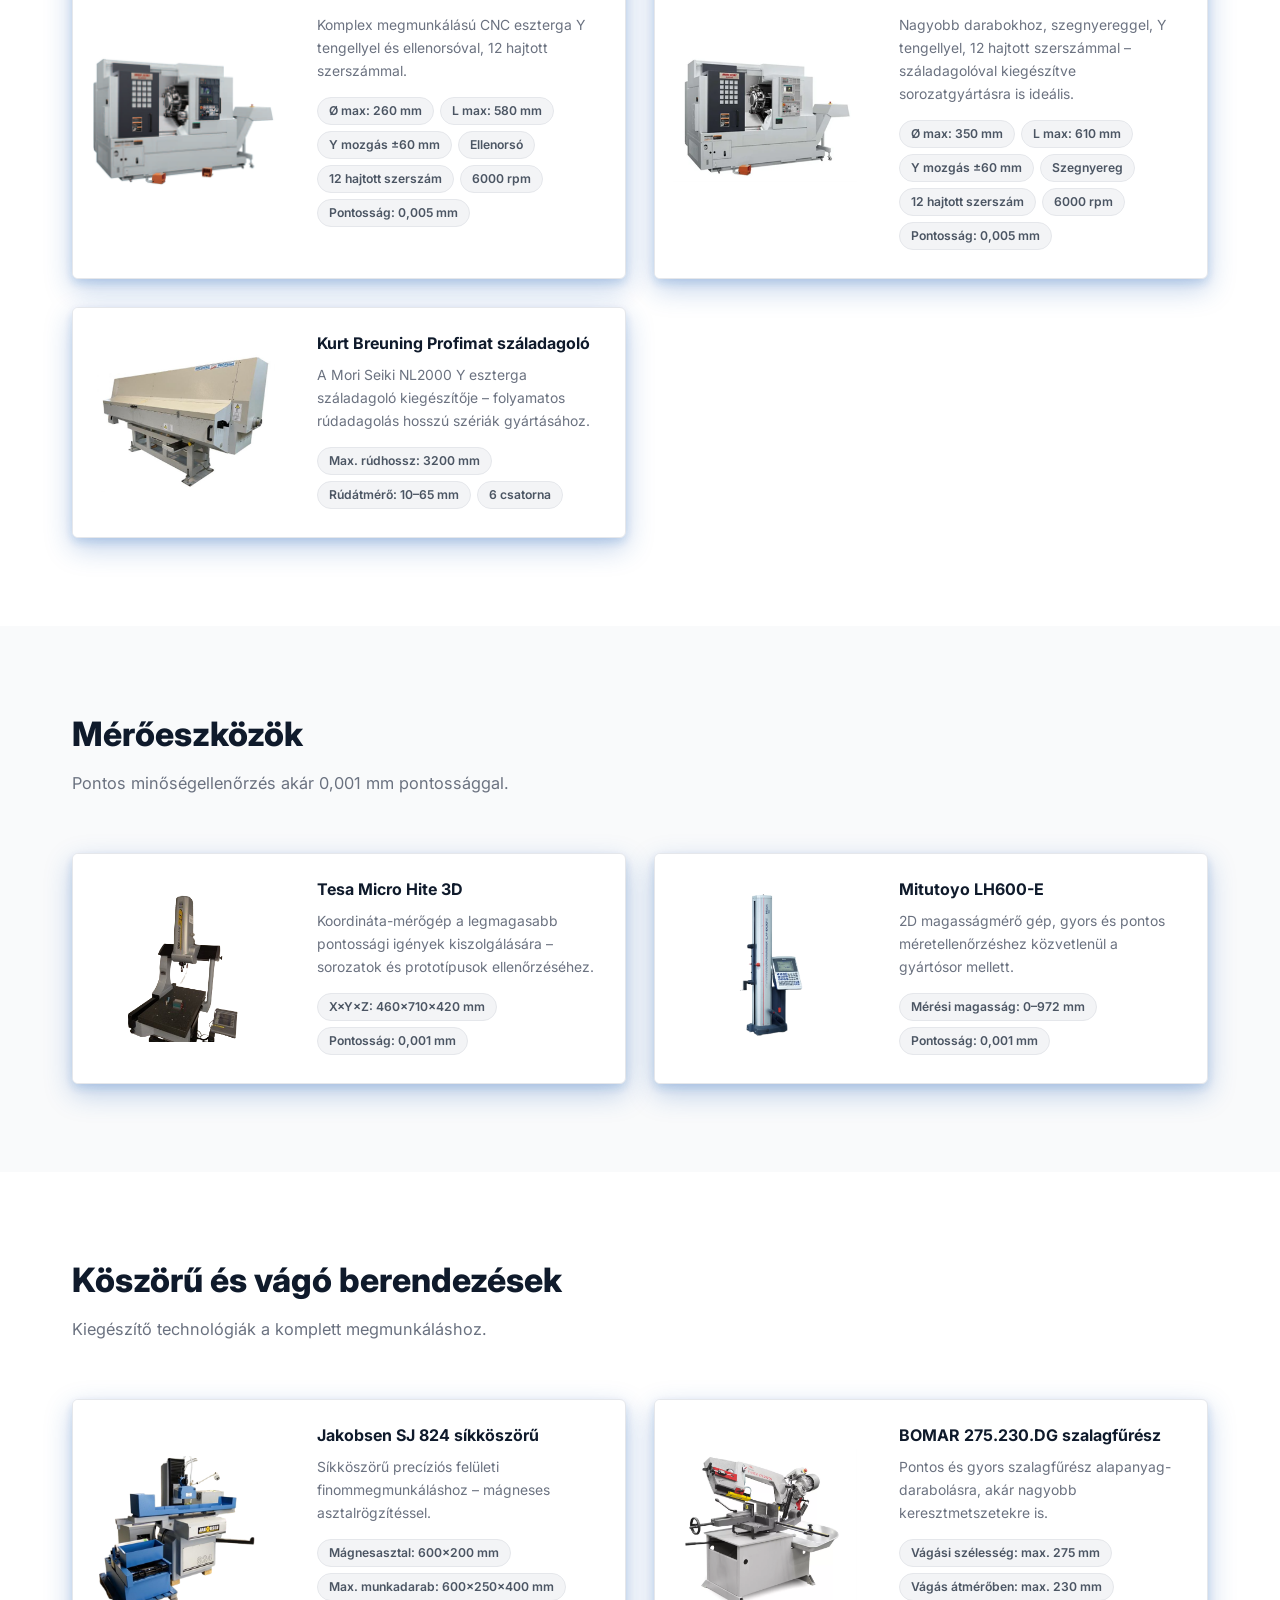
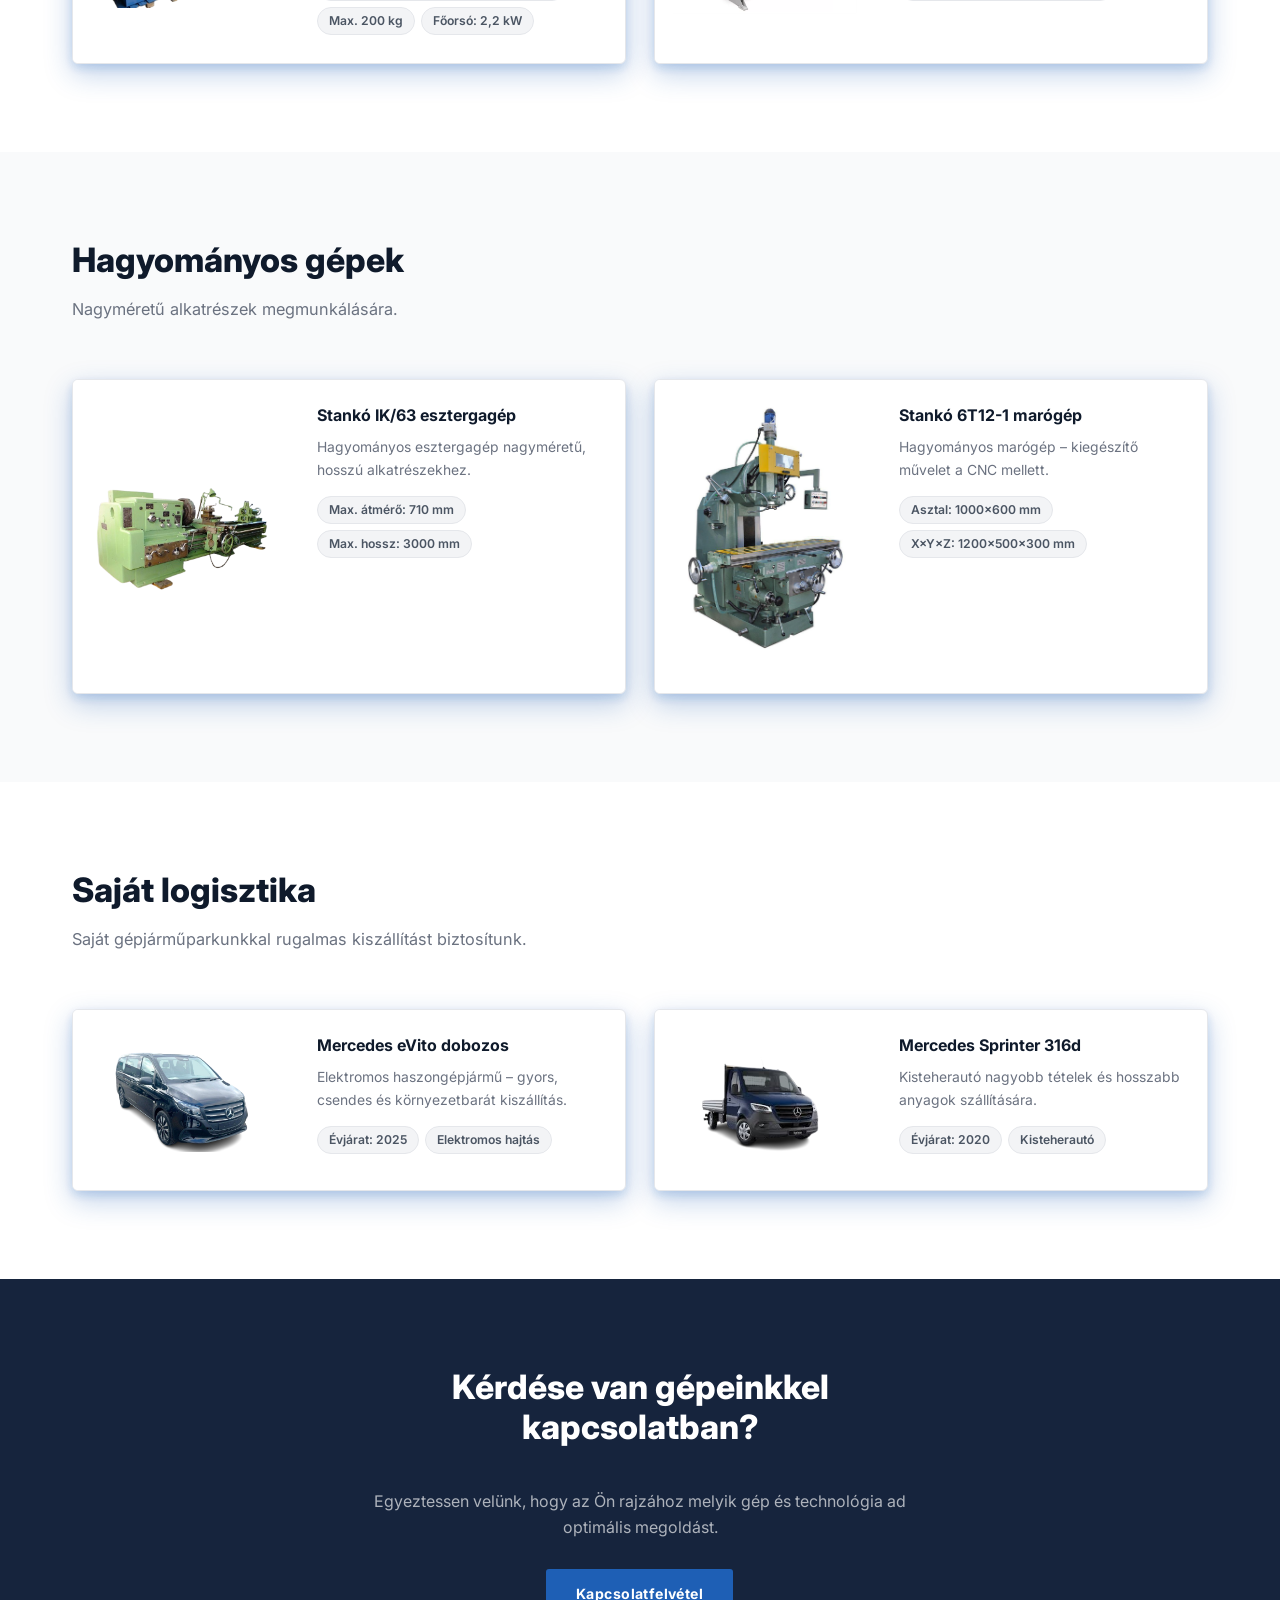
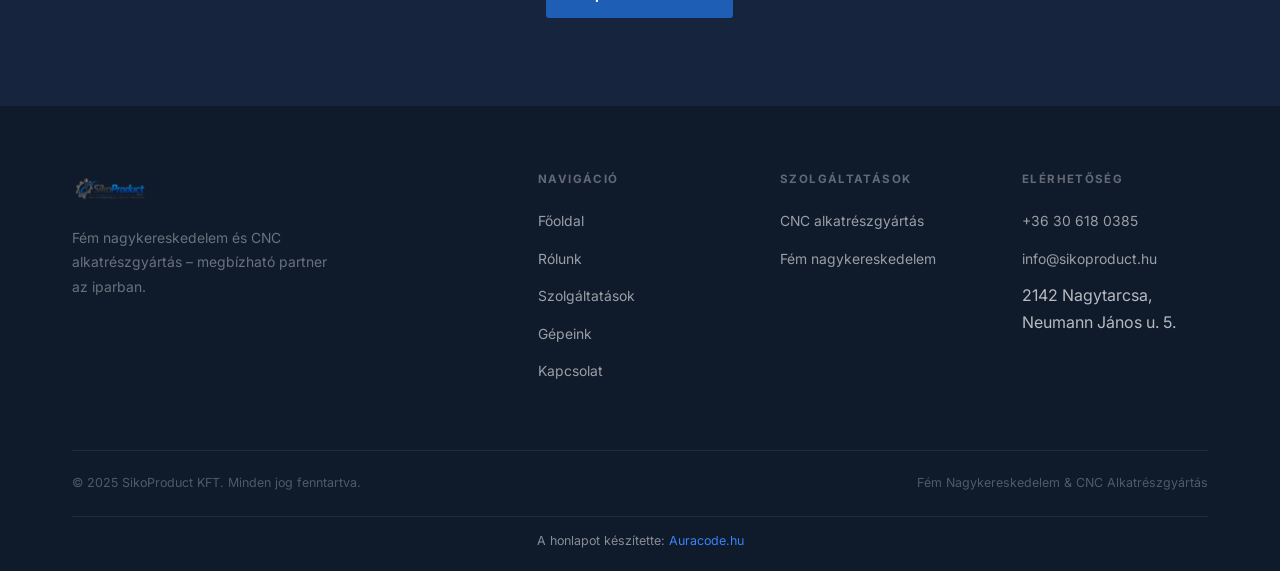
==== commit ceb5c7bb: "hjksdj" ====
--- a/gepeink.html
+++ b/gepeink.html
@@ -15,7 +15,7 @@
     <div class="container">
       <nav class="navbar">
         <a href="index.html" class="navbar-logo">
-          <img src="images/gepek/stanko-6t12-1.jpg" alt="">
+          <img src="images/Sikoproduct_logo_1-removebg-preview.png" alt="SikoProduct KFT. logó">
         </a>
         <ul class="nav-links" id="navLinks">
           <li><a href="index.html">Főoldal</a></li>
--- a/css/style.css
+++ b/css/style.css
@@ -778,6 +778,11 @@
       transparent 22px);
 }
 
+.about-img {
+  justify-content: flex-start;
+  align-items: flex-end;
+}
+
 .about-img-label {
   position: relative;
   z-index: 1;
@@ -789,6 +794,7 @@
   text-transform: uppercase;
   padding: 10px 20px;
   border-radius: var(--radius);
+  margin: 0 0 20px 20px;
 }
 
 /* ---------- CHECK LIST ---------- */
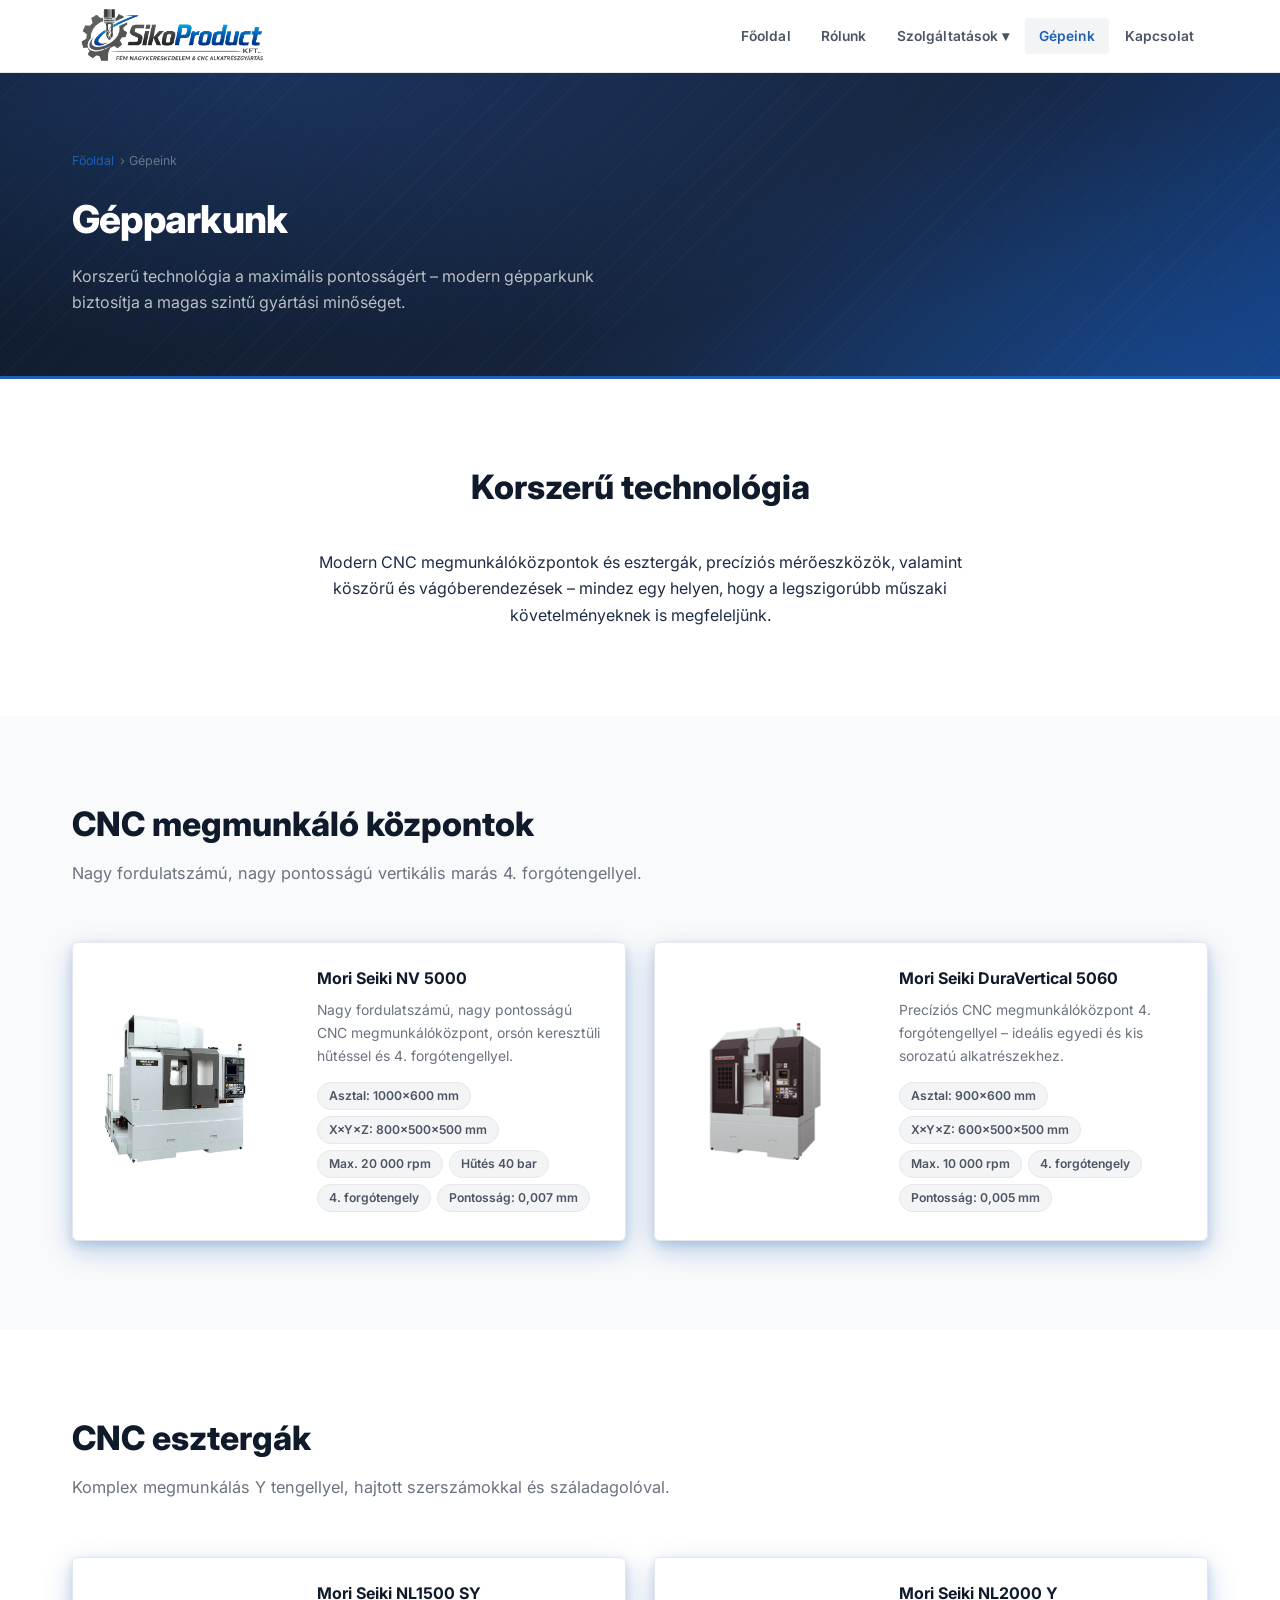
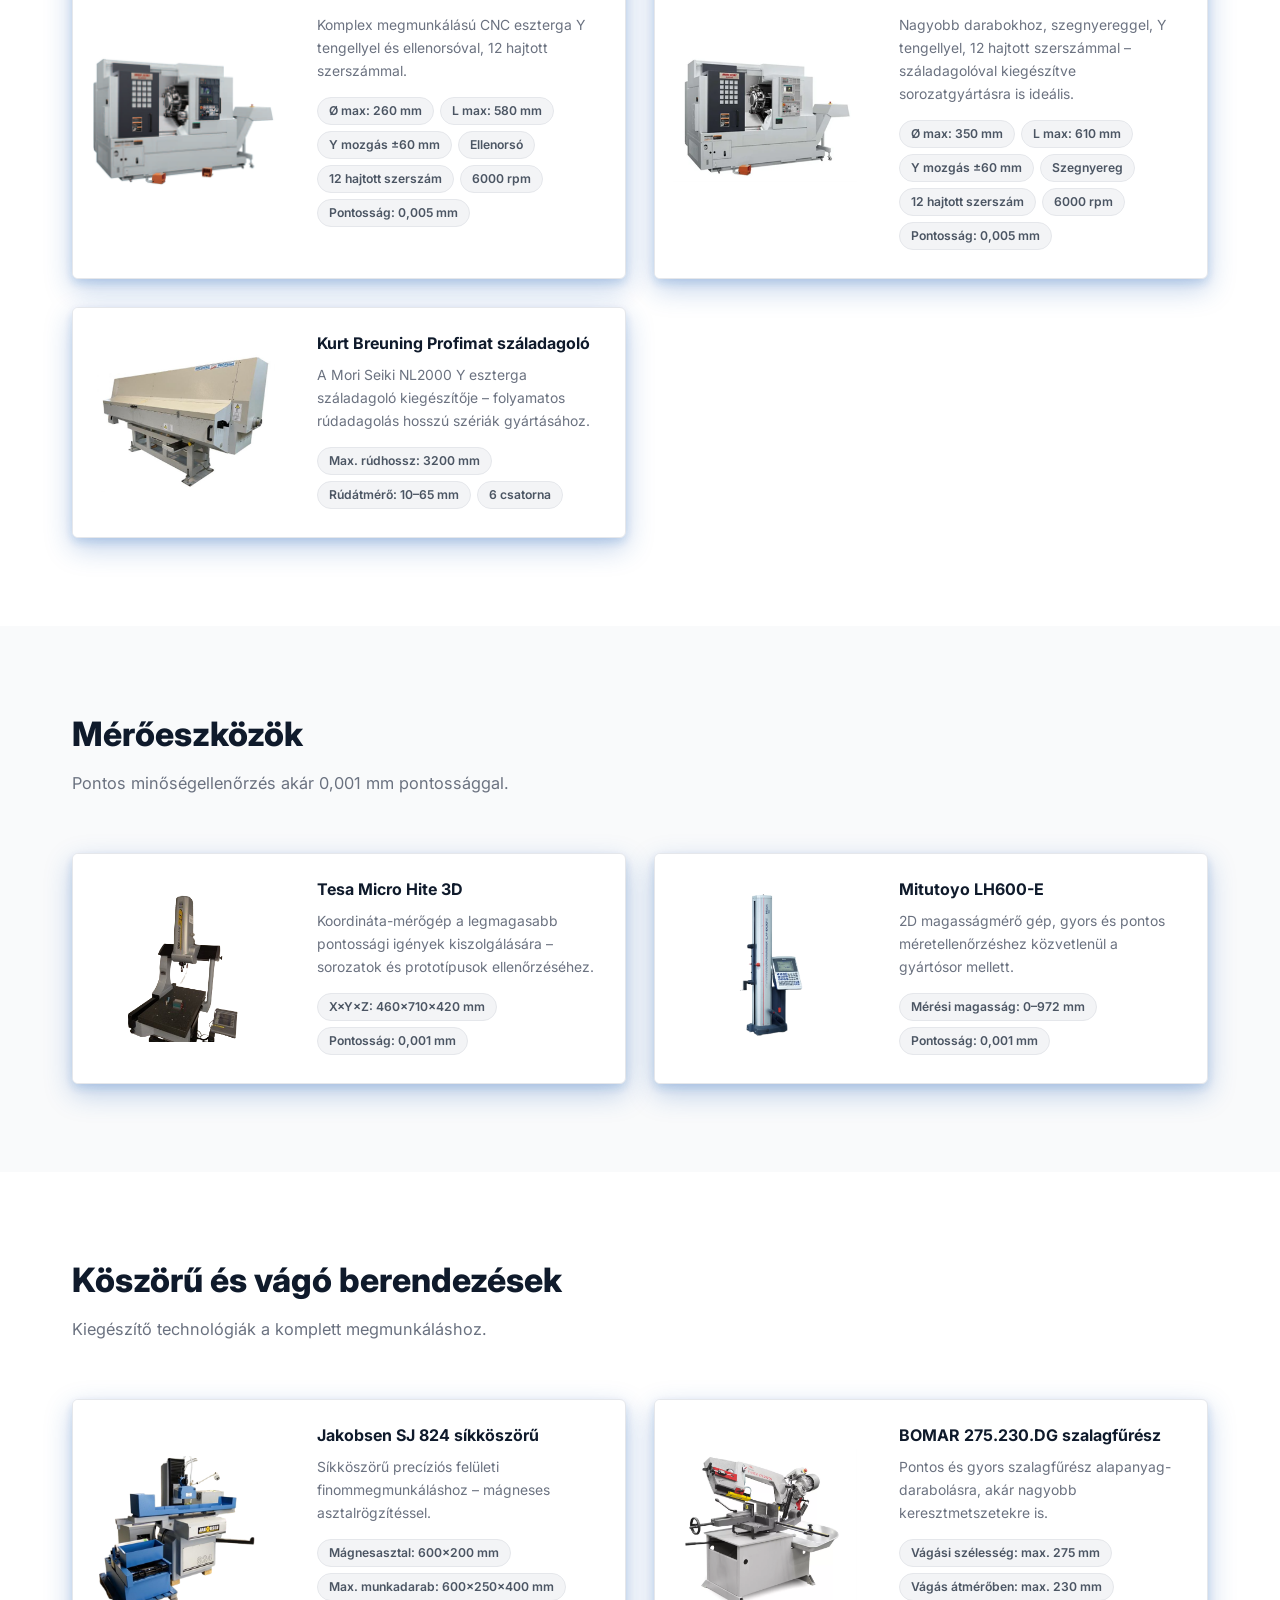
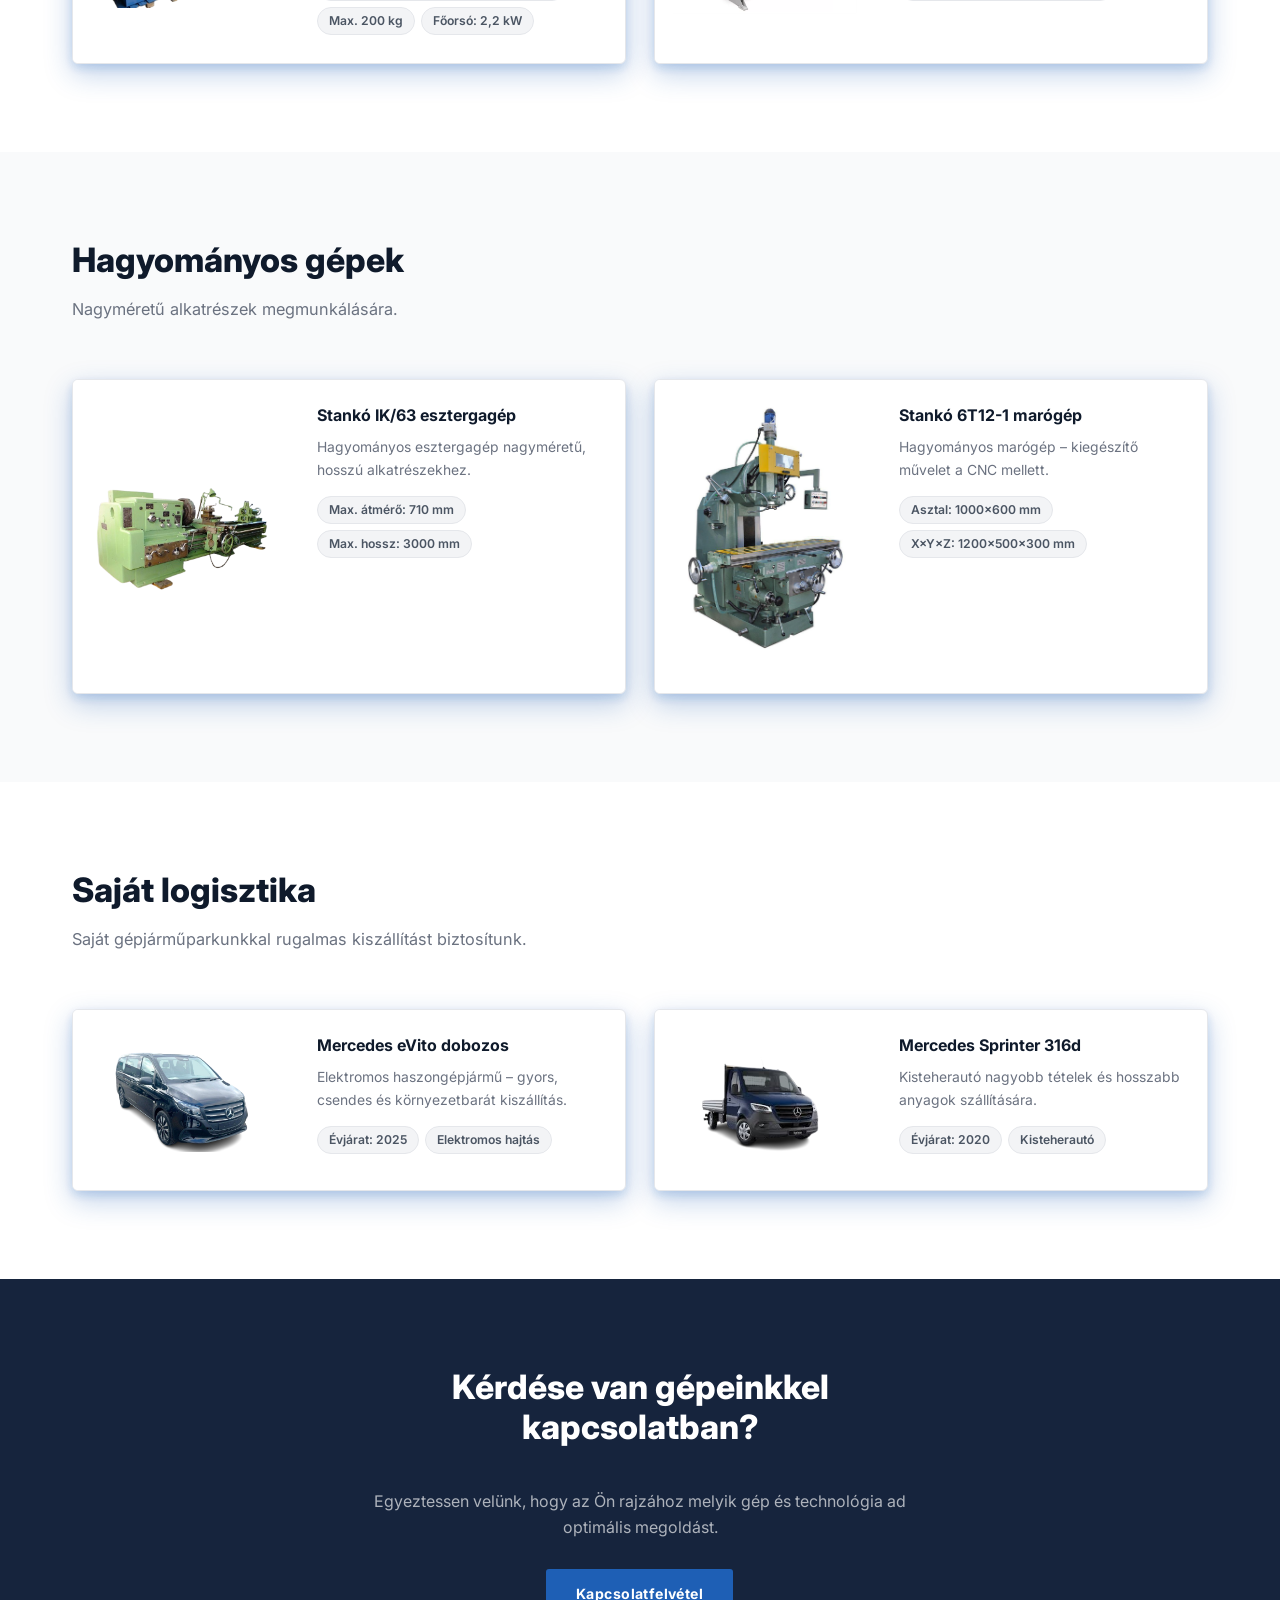
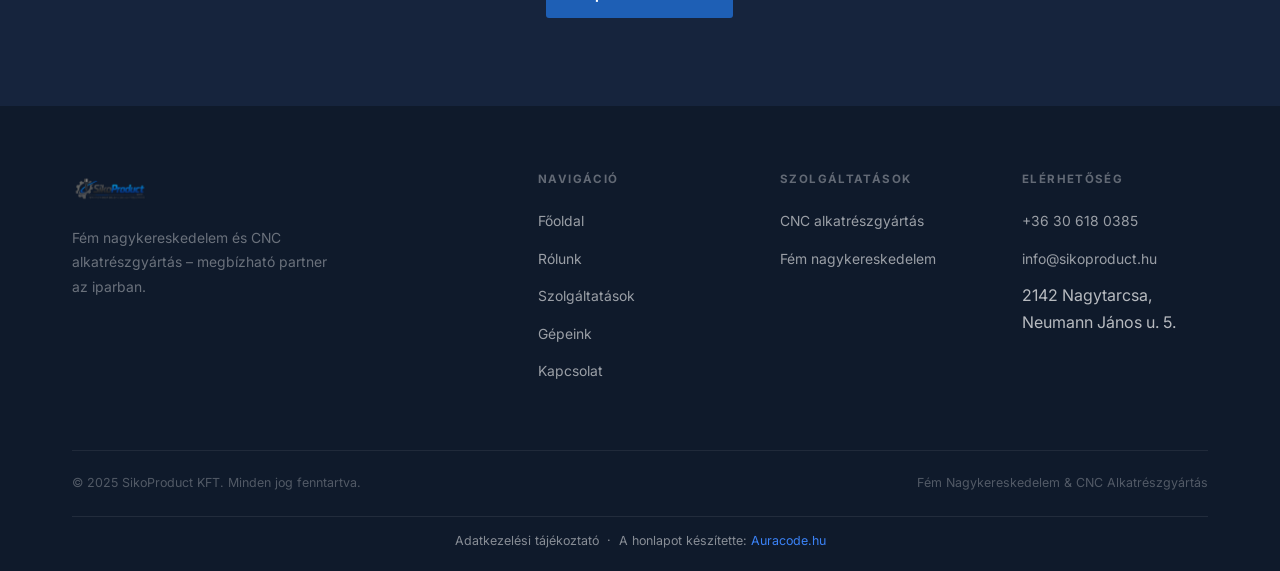
==== commit 2d677a7a: "jkhkh" ====
--- a/gepeink.html
+++ b/gepeink.html
@@ -378,7 +378,7 @@
         <span>© 2025 SikoProduct KFT. Minden jog fenntartva.</span>
         <span>Fém Nagykereskedelem & CNC Alkatrészgyártás</span>
       </div>
-      <div class="footer-credit" style="padding:14px 0 20px; border-top:1px solid rgba(255,255,255,0.08); text-align:center; font-size:0.78rem; color:rgba(255,255,255,0.5);">A honlapot készítette: <a href="https://auracode.hu" target="_blank" rel="noopener" style="color:#3b82f6; text-decoration:none;">Auracode.hu</a></div>
+      <div class="footer-credit" style="padding:14px 0 20px; border-top:1px solid rgba(255,255,255,0.08); text-align:center; font-size:0.78rem; color:rgba(255,255,255,0.5);"><a href="adatkezeles.html" style="color:rgba(255,255,255,0.5); text-decoration:none;">Adatkezelési tájékoztató</a> &nbsp;·&nbsp; A honlapot készítette: <a href="https://auracode.hu" target="_blank" rel="noopener" style="color:#3b82f6; text-decoration:none;">Auracode.hu</a></div>
     </div>
   </footer>
 
